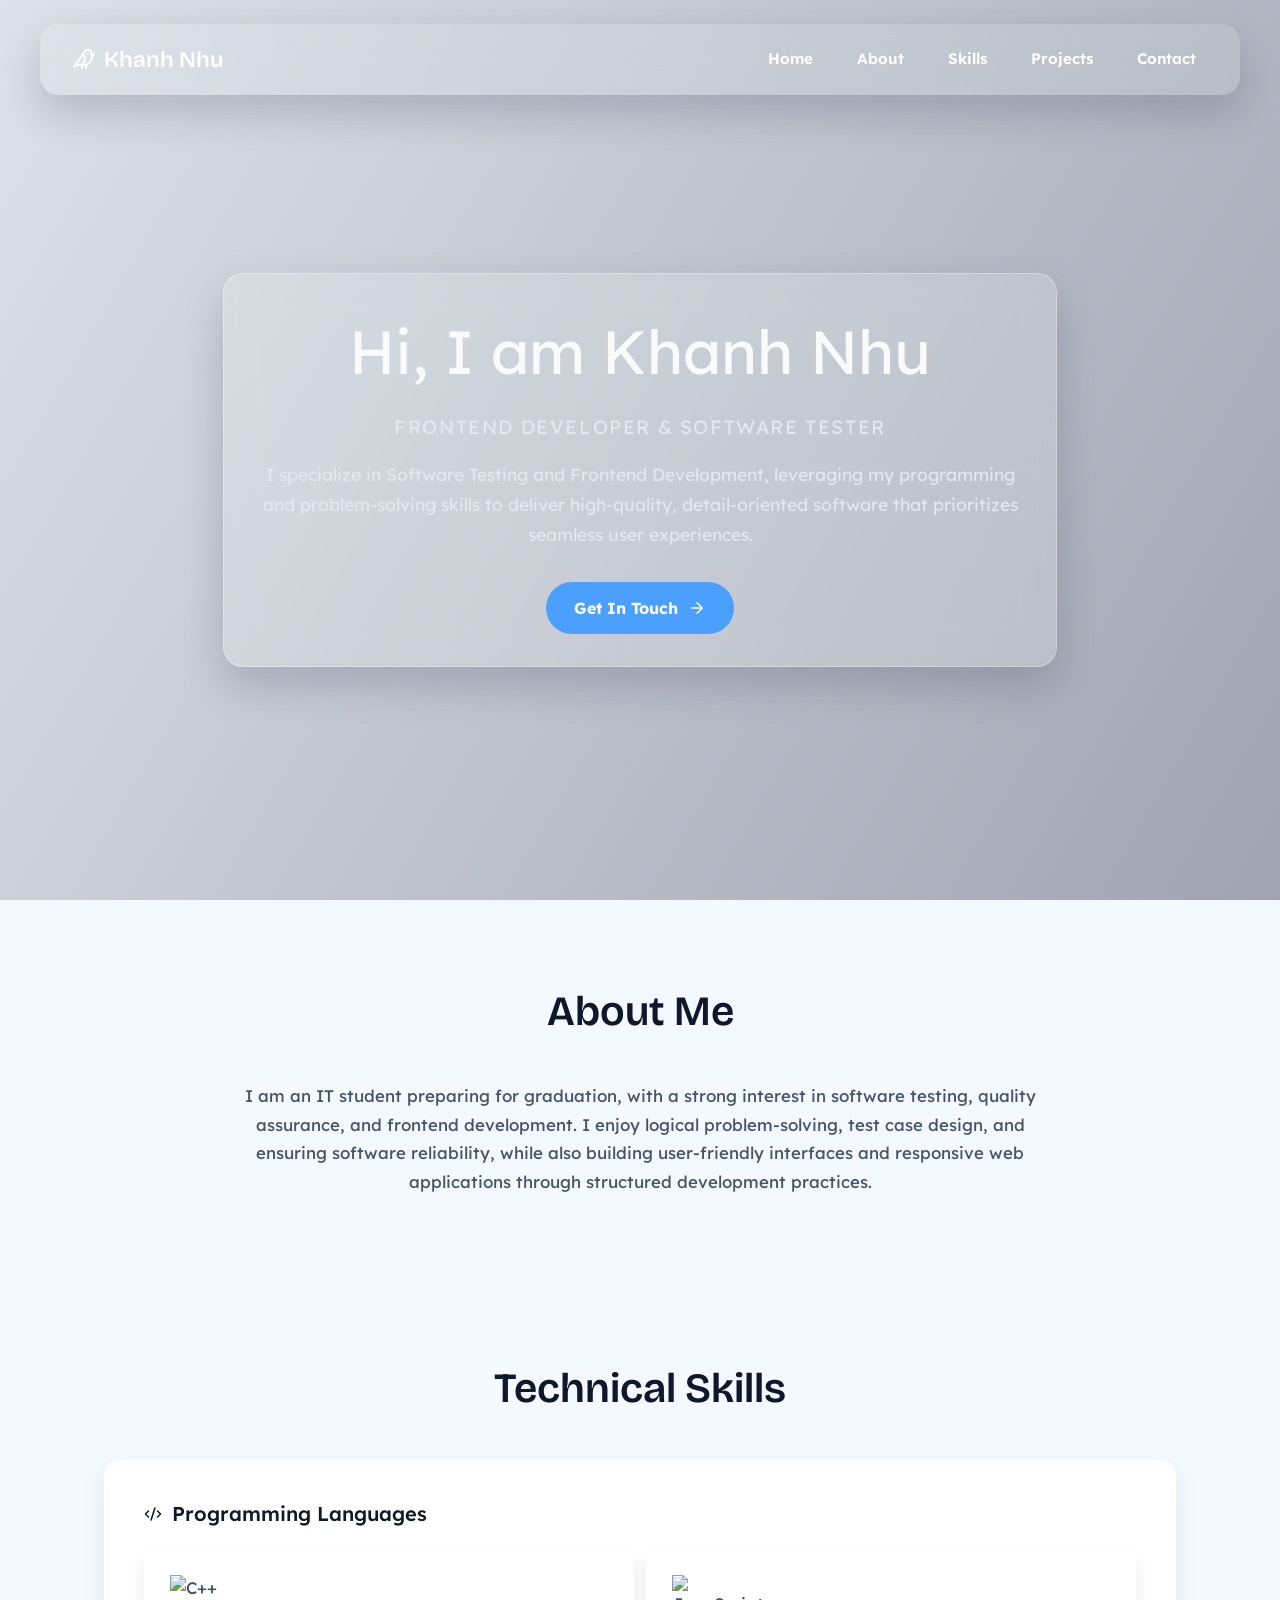
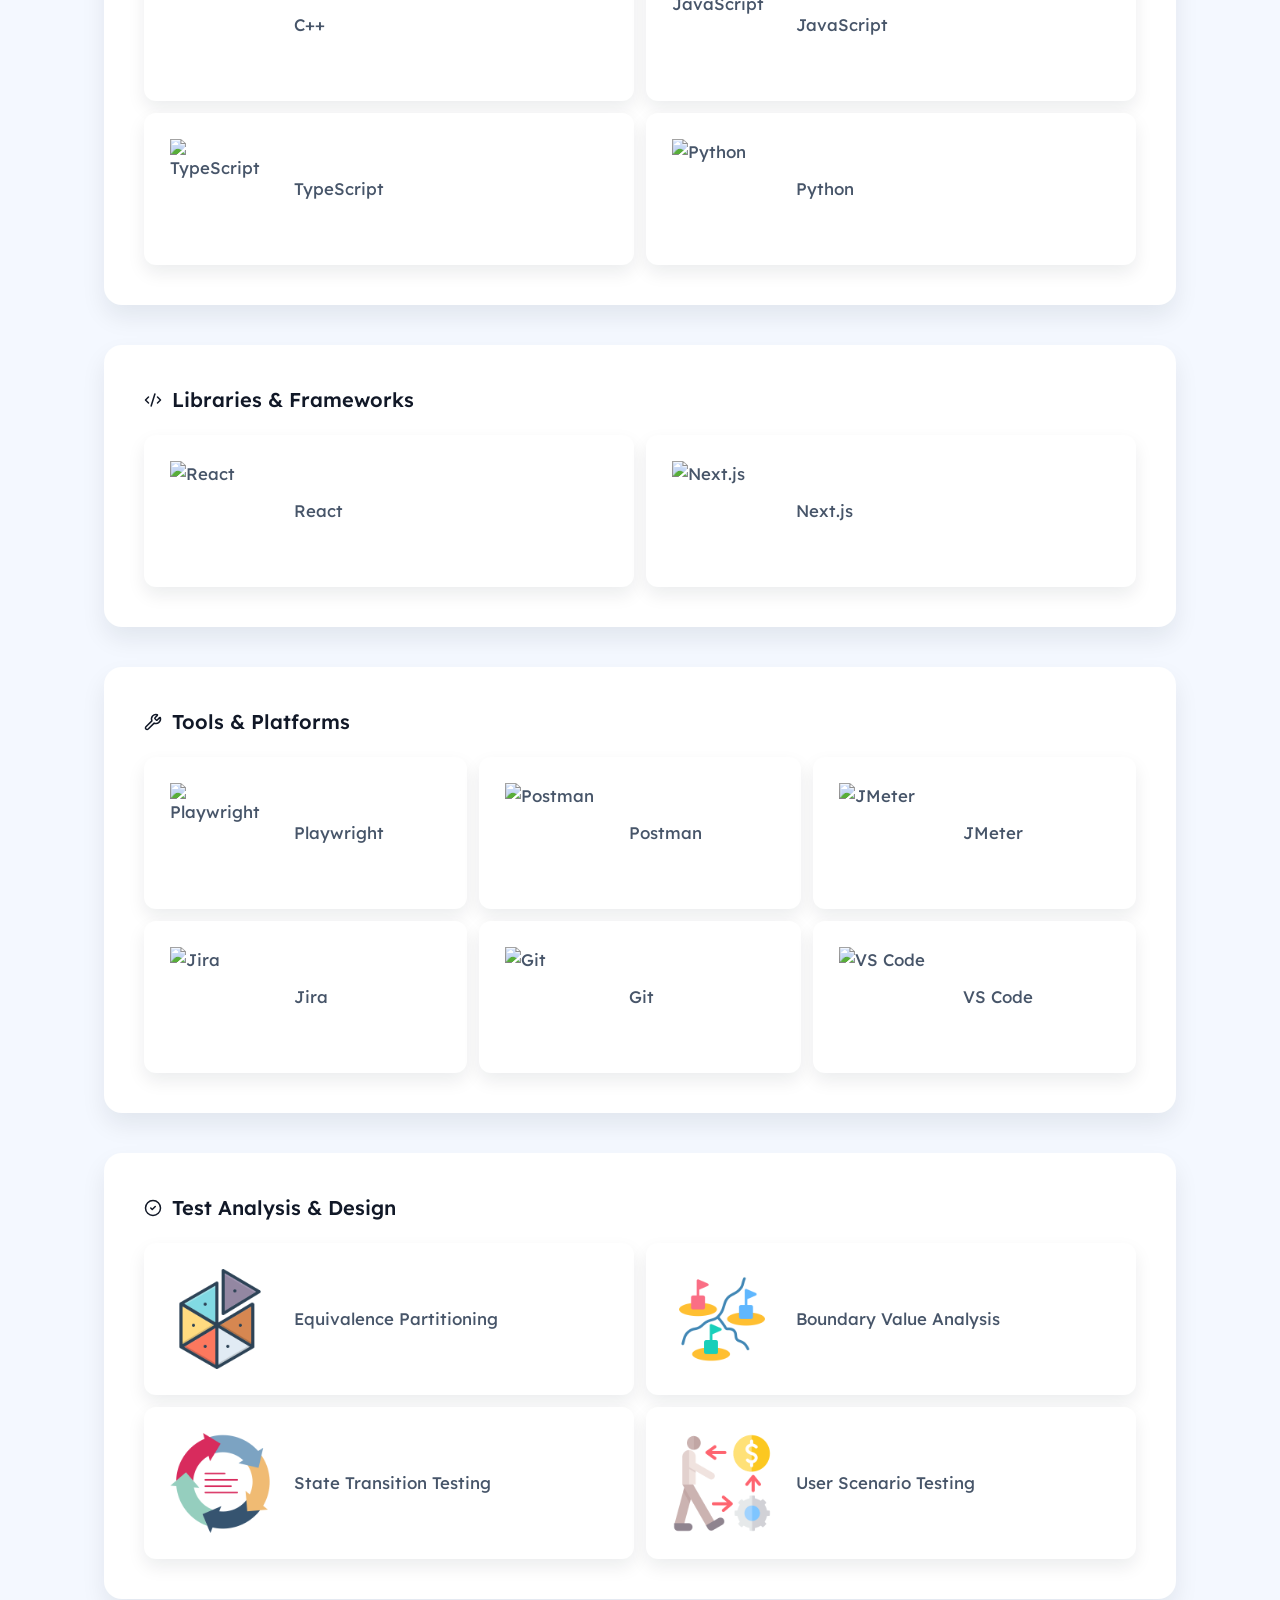
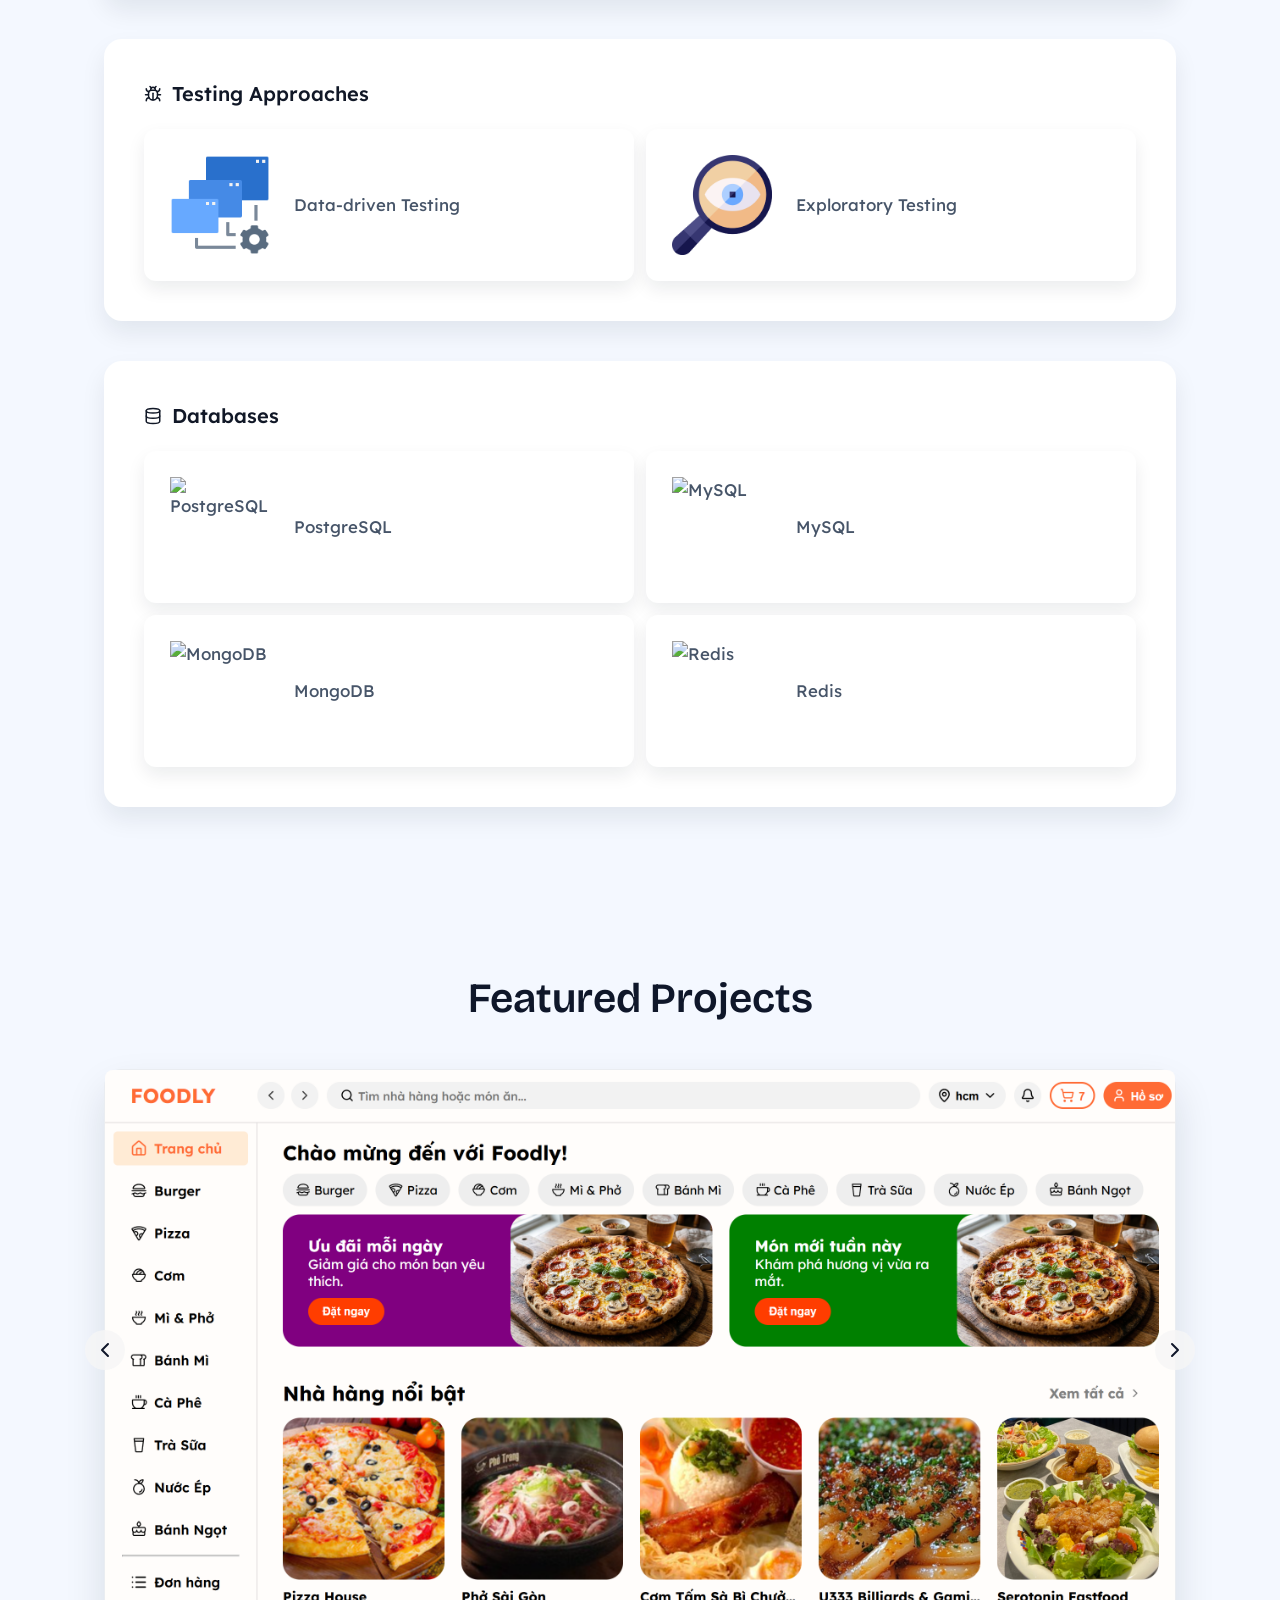
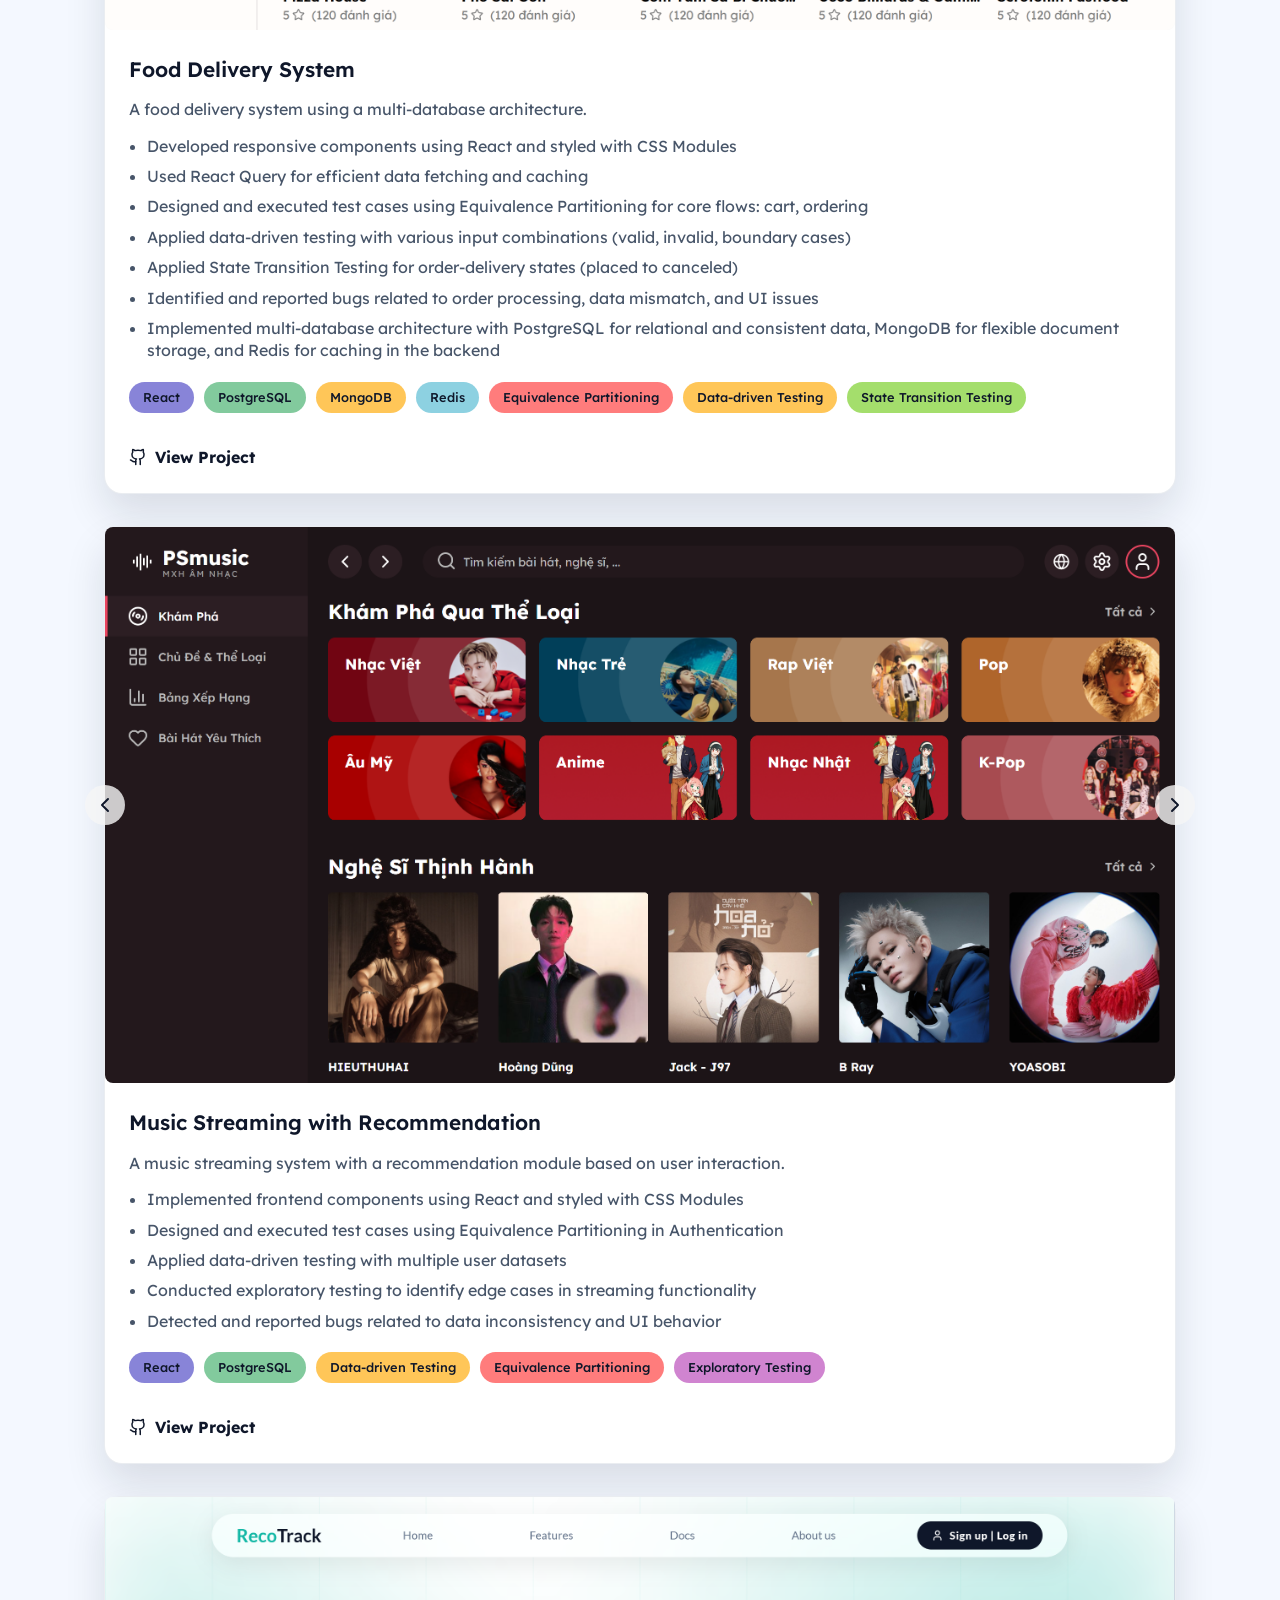
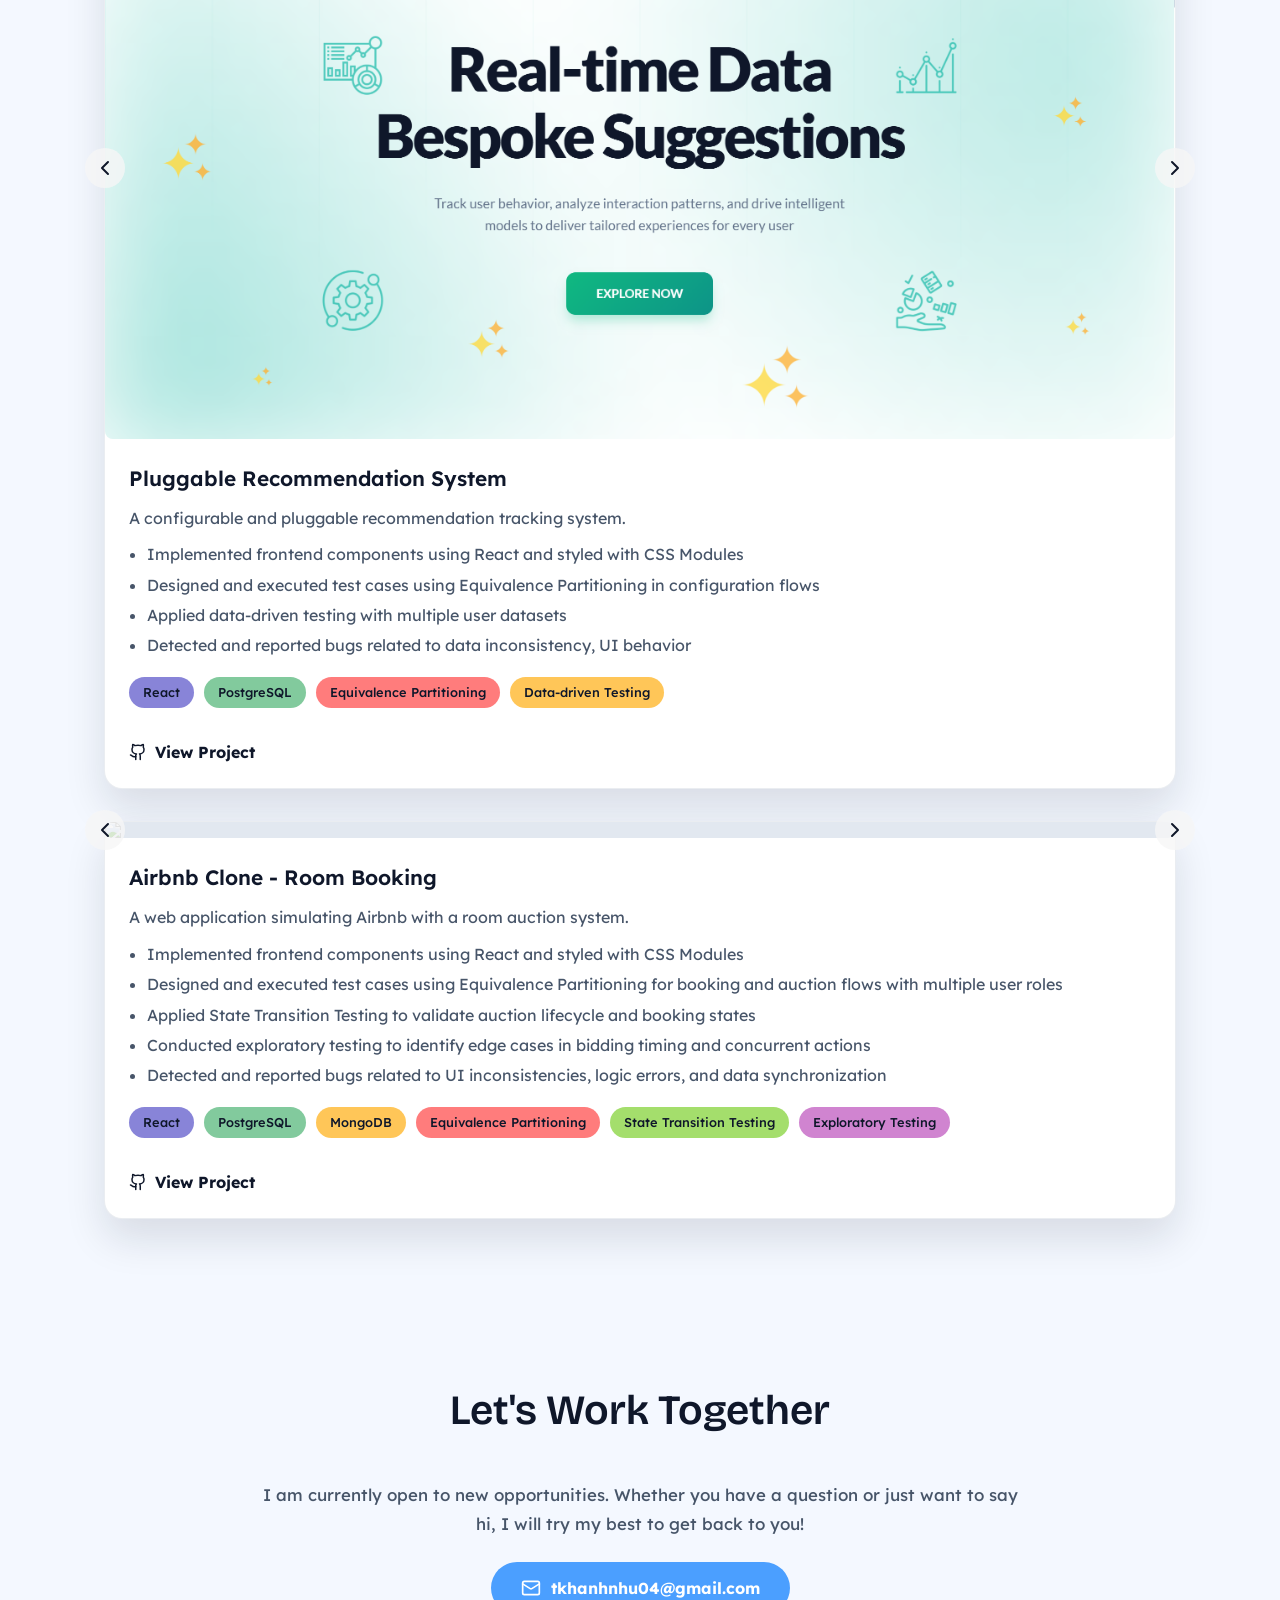
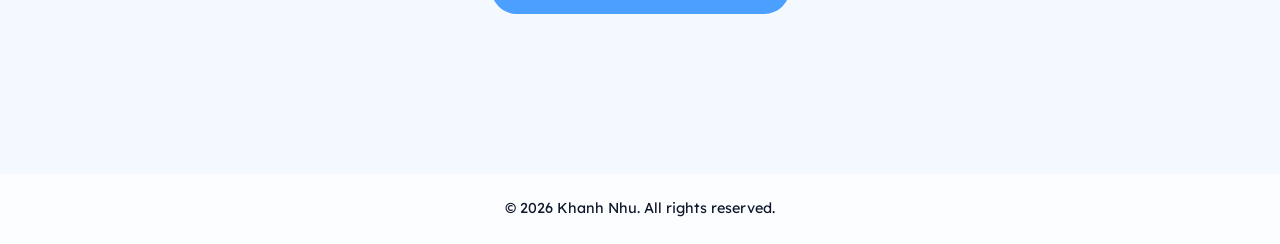
==== index.html @ 78dad285 "Updates" ====
<!doctype html>
<html lang="en">
  <head>
    <meta charset="UTF-8" />
    <meta name="viewport" content="width=device-width, initial-scale=1.0" />
    <title>Xaoimiimii Portfolio</title>
    <link rel="preconnect" href="https://fonts.googleapis.com" />
    <link rel="preconnect" href="https://fonts.gstatic.com" crossorigin />
    <link
      href="https://fonts.googleapis.com/css2?family=Bricolage+Grotesque:opsz,wght@12..96,200..800&family=Lexend:wght@100..900&display=swap"
      rel="stylesheet"
    />
    <script type="module" crossorigin src="/assets/index-CoL2whz8.js"></script>
    <link rel="stylesheet" crossorigin href="/assets/index-EKB4iO7R.css">
  </head>
  <body>
    <div id="root"></div>
  </body>
</html>
---- assets/index-EKB4iO7R.css ----
._page_zzu9i_1{min-height:100vh;color:#0f172a;background:#f4f8ff}._container_zzu9i_7{max-width:1200px;margin:0 auto;padding:0 24px}._gradientOverlay_zzu9i_13{content:"";position:absolute;top:100vh;left:0;right:0;height:100vh;background:radial-gradient(circle at 20% 30%,rgba(75,159,255,.6) 0%,transparent 50%),radial-gradient(circle at 80% 70%,rgba(75,159,255,.4) 0%,transparent 40%),radial-gradient(circle at 50% 50%,rgba(244,248,255,.5) 0%,transparent 60%);filter:blur(80px);z-index:-1;pointer-events:none}._logo_zzu9i_29{display:flex;align-items:center;gap:8px;font-family:Bricolage Grotesque,Lexend,Segoe UI,sans-serif;font-size:1.4rem;font-weight:600;color:#fff}._nav_zzu9i_39{position:absolute;top:24px;left:50%;z-index:2;transform:translate(-50%);display:flex;align-items:center;justify-content:space-between;padding:16px 32px;width:min(1200px,calc(100% - 48px));margin:0 auto;background:#ffffff1a;border-radius:18px;-webkit-backdrop-filter:blur(16px);backdrop-filter:blur(16px);box-shadow:0 18px 40px #0f172a2e}._navSticky_zzu9i_57{position:fixed;width:100%;top:0;padding:12px 32px;background:#ffffffc0;border-radius:0;border:1px solid rgba(148,163,184,.25);box-shadow:0 18px 20px #0f172a1f}._navSticky_zzu9i_57 ._logo_zzu9i_29,._navSticky_zzu9i_57 ._navLink_zzu9i_69{color:#0f172a}._navSticky_zzu9i_57 ._navLink_zzu9i_69:hover{background:#0f172a;color:#f8fafc}._logo_zzu9i_29{font-family:Bricolage Grotesque,Lexend,Segoe UI,sans-serif;font-size:1.4rem;font-weight:600;color:#fff}._navLinks_zzu9i_85{display:flex;gap:20px;font-family:Lexend,Segoe UI,sans-serif;font-weight:600;font-size:.95rem}._navLink_zzu9i_69{text-decoration:none;color:#fff;padding:8px 12px;border-radius:999px;transition:background .3s ease,color .3s ease}._navLink_zzu9i_69:hover{background:#0f172a;color:#f8fafc}._hero_zzu9i_106{position:relative;min-height:100vh;display:flex;align-items:center;justify-content:center;text-align:center;padding:80px 24px 120px;overflow:hidden}._heroMedia_zzu9i_117{position:absolute;top:0;right:0;bottom:0;left:0;width:100%;height:100%;object-fit:cover;transform:scale(1.05)}._heroOverlay_zzu9i_126{position:absolute;top:0;right:0;bottom:0;left:0;background:linear-gradient(120deg,#0f172a1a,#1e293b66)}._heroContent_zzu9i_132{position:relative;z-index:1;max-width:760px;color:#f8fafc}._heroCard_zzu9i_139{position:relative;z-index:1;margin-top:80px;padding:32px 36px;border-radius:20px;background:#ffffff2e;border:1px solid rgba(255,255,255,.3);-webkit-backdrop-filter:blur(16px);backdrop-filter:blur(16px);box-shadow:0 18px 40px #0f172a2e}._heroTitle_zzu9i_151{font-family:Lexend,Segoe UI,sans-serif;font-size:clamp(2.6rem,5vw,3.8rem);margin-bottom:16px}._heroSubtitle_zzu9i_157{font-size:1.2rem;text-transform:uppercase;letter-spacing:.1rem;color:#e2e8f0;margin-bottom:18px}._heroDescription_zzu9i_165{font-size:1.1rem;line-height:1.7;margin-bottom:32px;color:#e2e8f0}._ctaButton_zzu9i_172{display:inline-flex;align-items:center;gap:10px;position:relative;overflow:hidden;background:#4b9fff;color:#fff;padding:14px 28px;border-radius:999px;text-decoration:none;font-family:Lexend,Segoe UI,sans-serif;font-weight:700;transition:transform .2s ease,box-shadow .3s ease}._ctaButton_zzu9i_172:hover{transform:scale(1.1);box-shadow:0 12px 24px #0f172a33;background:#4b9fff}._ctaButton_zzu9i_172:hover:before{transform:translate(220%)}._sectionTitle_zzu9i_210{font-family:Bricolage Grotesque,Lexend,Segoe UI,sans-serif;font-size:clamp(2rem,4vw,2.6rem);font-weight:600;text-align:center;margin-bottom:40px;color:#0f172a}._about_zzu9i_219{padding:80px 64px;scroll-margin-top:80px}._aboutContent_zzu9i_224{display:grid;grid-template-columns:repeat(auto-fit,minmax(280px,1fr));gap:40px;align-items:start}._aboutText_zzu9i_231{font-family:Lexend,Segoe UI,sans-serif;font-size:1.05rem;font-weight:450;line-height:1.7;color:#475569;text-align:center;max-width:840px;margin:0 auto;padding:0 16px;box-sizing:border-box}._aboutHighlights_zzu9i_244{display:grid;gap:14px;margin-top:30px}._highlightCard_zzu9i_250{display:flex;align-items:center;gap:12px;background:#fff;padding:14px 16px;border-radius:14px;box-shadow:0 12px 24px #0f172a14;font-weight:600}._skillsSection_zzu9i_261{border-radius:20px;padding:0 40px}._skills_zzu9i_261{padding:80px 0;scroll-margin-top:80px}._skillsTitle_zzu9i_271{font-size:1.4rem;margin-top:0;margin-bottom:24px;color:#0f172a}._skillsGrid_zzu9i_278{display:grid;gap:40px;grid-template-columns:1fr}._skillCategory_zzu9i_284{border-radius:18px;padding:40px;background:#fff;box-shadow:0 12px 24px #0f172a14;transition:transform .2s ease,box-shadow .2s ease,border-color .2s ease}._skillCategory_zzu9i_284:hover{box-shadow:0 10px 20px #0f172a1f}._skillCategoryTitle_zzu9i_297{display:flex;align-items:center;gap:10px;margin:0 0 20px;font-family:Lexend,Segoe UI,sans-serif;font-size:1.25rem;font-weight:550;color:#111827}._skillItems_zzu9i_308{display:grid;grid-template-columns:repeat(4,minmax(0,1fr));gap:12px}._skillItemstwo_zzu9i_314{grid-template-columns:repeat(2,minmax(0,1fr))}._skillItemsthree_zzu9i_318{grid-template-columns:repeat(3,minmax(0,1fr))}._skillItemsfour_zzu9i_322{grid-template-columns:repeat(4,minmax(0,1fr))}._skillItem_zzu9i_308{display:flex;align-items:center;gap:24px;background:#fff;border:2px solid #fff;border-radius:12px;padding:24px;font-family:Lexend,Segoe UI,sans-serif;font-size:1.05rem;font-weight:450;color:#475569;box-shadow:0 8px 18px #0f172a14}._skillItem_zzu9i_308:hover{border:2px solid #aabbd4;transition:border-color .2s ease,transform .2s ease}._skillIcon_zzu9i_346{width:100px;height:100px;object-fit:contain}._skillBadge_zzu9i_352{width:100px;height:100px;border-radius:10px;background:#0f172a;color:#f8fafc;display:inline-flex;align-items:center;justify-content:center;font-size:1rem;font-weight:700}._projects_zzu9i_365{padding:80px 0;scroll-margin-top:80px}._projectsGrid_zzu9i_370{display:grid;grid-template-columns:1fr;gap:32px;padding:0 40px}._projectCard_zzu9i_377{background:#fff;border-radius:18px;overflow:visible;display:flex;flex-direction:column;box-shadow:0 20px 40px #0f172a1f;border:1px solid rgba(148,163,184,.2)}._projectImagesRow_zzu9i_388{position:relative;display:flex;flex-direction:column;gap:8px;justify-content:center;align-items:center;background:#f8fafc;padding:0}._projectImagesRow_zzu9i_388{position:relative;display:flex;justify-content:center;align-items:center;background:#f8fafc;border-radius:8px}._projectImage_zzu9i_388{width:100%;object-fit:cover;background:#e2e8f0}._chevronBtn_zzu9i_414{position:absolute;top:50%;transform:translateY(-50%);background:#f7f7f7cc;border:none;border-radius:50%;padding:8px;cursor:pointer}._chevronLeft_zzu9i_425{left:-20px}._chevronRight_zzu9i_429{right:-20px}._chevronBtn_zzu9i_414:hover{background:#e9e9e9}._projectImage_zzu9i_388{width:100%;object-fit:cover;border-radius:8px;background:#e2e8f0}._projectContent_zzu9i_444{padding:24px;display:flex;flex-direction:column;gap:12px;flex:1}._projectTitle_zzu9i_452{margin:0;font-family:Lexend,Segoe UI,sans-serif;font-size:1.3rem;font-weight:600;color:#0f172a}._projectDesc_zzu9i_460{color:#475569;line-height:1.6}._projectBullets_zzu9i_465{margin:0;padding-left:18px;color:#475569;line-height:1.4;list-style-type:disc}._projectBullets_zzu9i_465 li{margin-bottom:8px}._projectTech_zzu9i_477{display:flex;flex-wrap:wrap;gap:10px}._techTag_zzu9i_483{background:#e2e8f0;color:#0f172a;padding:6px 14px;border-radius:999px;font-size:.8rem;font-weight:500}._projectLink_zzu9i_492{display:inline-flex;align-items:center;gap:8px;text-decoration:none;color:#0f172a;font-weight:700;margin-top:20px}._projectLink_zzu9i_492:hover{color:#4b9fff}._contact_zzu9i_506{padding:80px 64px 160px;scroll-margin-top:80px;text-align:center}._contactText_zzu9i_512{font-family:Lexend,Segoe UI,sans-serif;font-size:1.05rem;font-weight:450;line-height:1.7;color:#475569;text-align:center;max-width:810px;margin:0 auto;padding:0 16px;box-sizing:border-box}._contactLink_zzu9i_525{display:inline-flex;align-items:center;gap:10px;background:#4b9fff;color:#fff;padding:14px 30px;margin-top:24px;border-radius:999px;text-decoration:none;font-weight:700;justify-content:center;transition:transform .2s ease,box-shadow .3s ease}._contactLink_zzu9i_525:hover{transform:scale(1.1);box-shadow:0 12px 24px #0f172a33;background:#4b9fff}._footer_zzu9i_546{background:#ffffffc0;color:#0f172a;padding:24px 0;text-align:center}._footerText_zzu9i_553{margin:0;font-family:Lexend,Segoe UI,sans-serif;font-size:.9rem}@media(max-width:860px){._nav_zzu9i_39{flex-direction:column;gap:12px}._navLinks_zzu9i_85{flex-wrap:wrap;justify-content:center}._hero_zzu9i_106{padding:70px 20px 80px}._projectImage_zzu9i_388{height:200px}._skillItems_zzu9i_308{grid-template-columns:repeat(2,minmax(0,1fr))}}@media(max-width:600px){._skillItems_zzu9i_308{grid-template-columns:1fr}}/*! tailwindcss v4.2.2 | MIT License | https://tailwindcss.com */@layer theme{:root,:host{--font-sans:ui-sans-serif, system-ui, sans-serif, "Apple Color Emoji", "Segoe UI Emoji", "Segoe UI Symbol", "Noto Color Emoji";--font-mono:ui-monospace, SFMono-Regular, Menlo, Monaco, Consolas, "Liberation Mono", "Courier New", monospace;--default-font-family:var(--font-sans);--default-mono-font-family:var(--font-mono)}}@layer base{*,:after,:before,::backdrop{box-sizing:border-box;border:0 solid;margin:0;padding:0}::file-selector-button{box-sizing:border-box;border:0 solid;margin:0;padding:0}html,:host{-webkit-text-size-adjust:100%;-moz-tab-size:4;tab-size:4;line-height:1.5;font-family:var(--default-font-family,ui-sans-serif, system-ui, sans-serif, "Apple Color Emoji", "Segoe UI Emoji", "Segoe UI Symbol", "Noto Color Emoji");font-feature-settings:var(--default-font-feature-settings,normal);font-variation-settings:var(--default-font-variation-settings,normal);-webkit-tap-highlight-color:transparent}hr{height:0;color:inherit;border-top-width:1px}abbr:where([title]){-webkit-text-decoration:underline dotted;text-decoration:underline dotted}h1,h2,h3,h4,h5,h6{font-size:inherit;font-weight:inherit}a{color:inherit;-webkit-text-decoration:inherit;text-decoration:inherit}b,strong{font-weight:bolder}code,kbd,samp,pre{font-family:var(--default-mono-font-family,ui-monospace, SFMono-Regular, Menlo, Monaco, Consolas, "Liberation Mono", "Courier New", monospace);font-feature-settings:var(--default-mono-font-feature-settings,normal);font-variation-settings:var(--default-mono-font-variation-settings,normal);font-size:1em}small{font-size:80%}sub,sup{vertical-align:baseline;font-size:75%;line-height:0;position:relative}sub{bottom:-.25em}sup{top:-.5em}table{text-indent:0;border-color:inherit;border-collapse:collapse}:-moz-focusring{outline:auto}progress{vertical-align:baseline}summary{display:list-item}ol,ul,menu{list-style:none}img,svg,video,canvas,audio,iframe,embed,object{vertical-align:middle;display:block}img,video{max-width:100%;height:auto}button,input,select,optgroup,textarea{font:inherit;font-feature-settings:inherit;font-variation-settings:inherit;letter-spacing:inherit;color:inherit;opacity:1;background-color:#0000;border-radius:0}::file-selector-button{font:inherit;font-feature-settings:inherit;font-variation-settings:inherit;letter-spacing:inherit;color:inherit;opacity:1;background-color:#0000;border-radius:0}:where(select:is([multiple],[size])) optgroup{font-weight:bolder}:where(select:is([multiple],[size])) optgroup option{padding-inline-start:20px}::file-selector-button{margin-inline-end:4px}::placeholder{opacity:1}@supports (not ((-webkit-appearance:-apple-pay-button))) or (contain-intrinsic-size:1px){::placeholder{color:currentColor}@supports (color:color-mix(in lab,red,red)){::placeholder{color:color-mix(in oklab,currentcolor 50%,transparent)}}}textarea{resize:vertical}::-webkit-search-decoration{-webkit-appearance:none}::-webkit-date-and-time-value{min-height:1lh;text-align:inherit}::-webkit-datetime-edit{display:inline-flex}::-webkit-datetime-edit-fields-wrapper{padding:0}::-webkit-datetime-edit{padding-block:0}::-webkit-datetime-edit-year-field{padding-block:0}::-webkit-datetime-edit-month-field{padding-block:0}::-webkit-datetime-edit-day-field{padding-block:0}::-webkit-datetime-edit-hour-field{padding-block:0}::-webkit-datetime-edit-minute-field{padding-block:0}::-webkit-datetime-edit-second-field{padding-block:0}::-webkit-datetime-edit-millisecond-field{padding-block:0}::-webkit-datetime-edit-meridiem-field{padding-block:0}::-webkit-calendar-picker-indicator{line-height:1}:-moz-ui-invalid{box-shadow:none}button,input:where([type=button],[type=reset],[type=submit]){-webkit-appearance:button;-moz-appearance:button;appearance:button}::file-selector-button{-webkit-appearance:button;-moz-appearance:button;appearance:button}::-webkit-inner-spin-button{height:auto}::-webkit-outer-spin-button{height:auto}[hidden]:where(:not([hidden=until-found])){display:none!important}}@layer components;@layer utilities{.resize{resize:both}}*{box-sizing:border-box}html{scroll-behavior:smooth;scroll-padding-top:90px}body{background:#f4f3f0;margin:0;font-family:Lexend,Segoe UI,sans-serif}
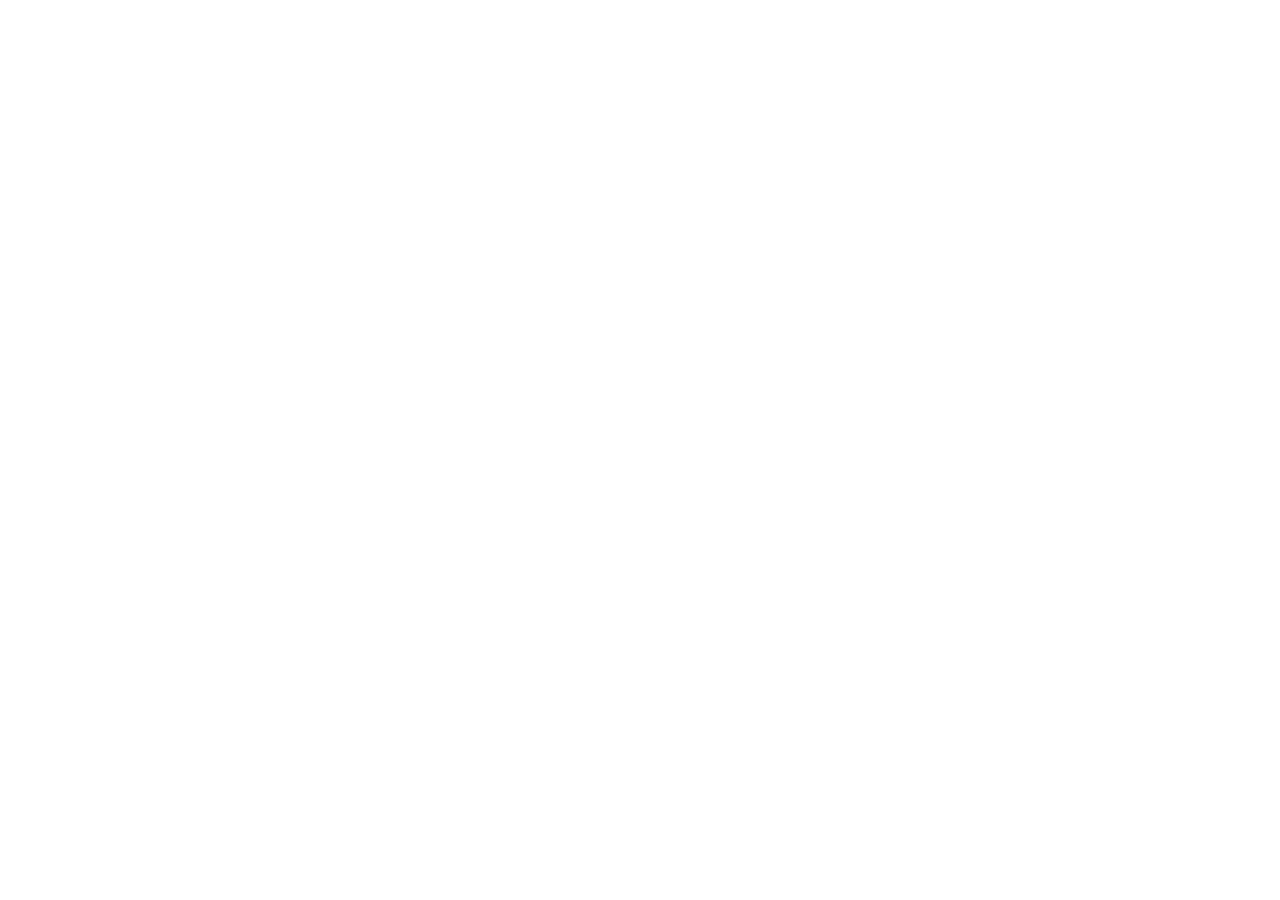
==== commit 5f755acc: "Deploy" ====
--- a/index.html
+++ b/index.html
@@ -10,11 +10,10 @@
       href="https://fonts.googleapis.com/css2?family=Bricolage+Grotesque:opsz,wght@12..96,200..800&family=Lexend:wght@100..900&display=swap"
       rel="stylesheet"
     />
-    <script type="module" crossorigin src="/assets/index-CoL2whz8.js"></script>
-    <link rel="stylesheet" crossorigin href="/assets/index-EKB4iO7R.css">
   </head>
   <body>
     <div id="root"></div>
+    <script type="module" src="/src/main.tsx"></script>
   </body>
 </html>
 
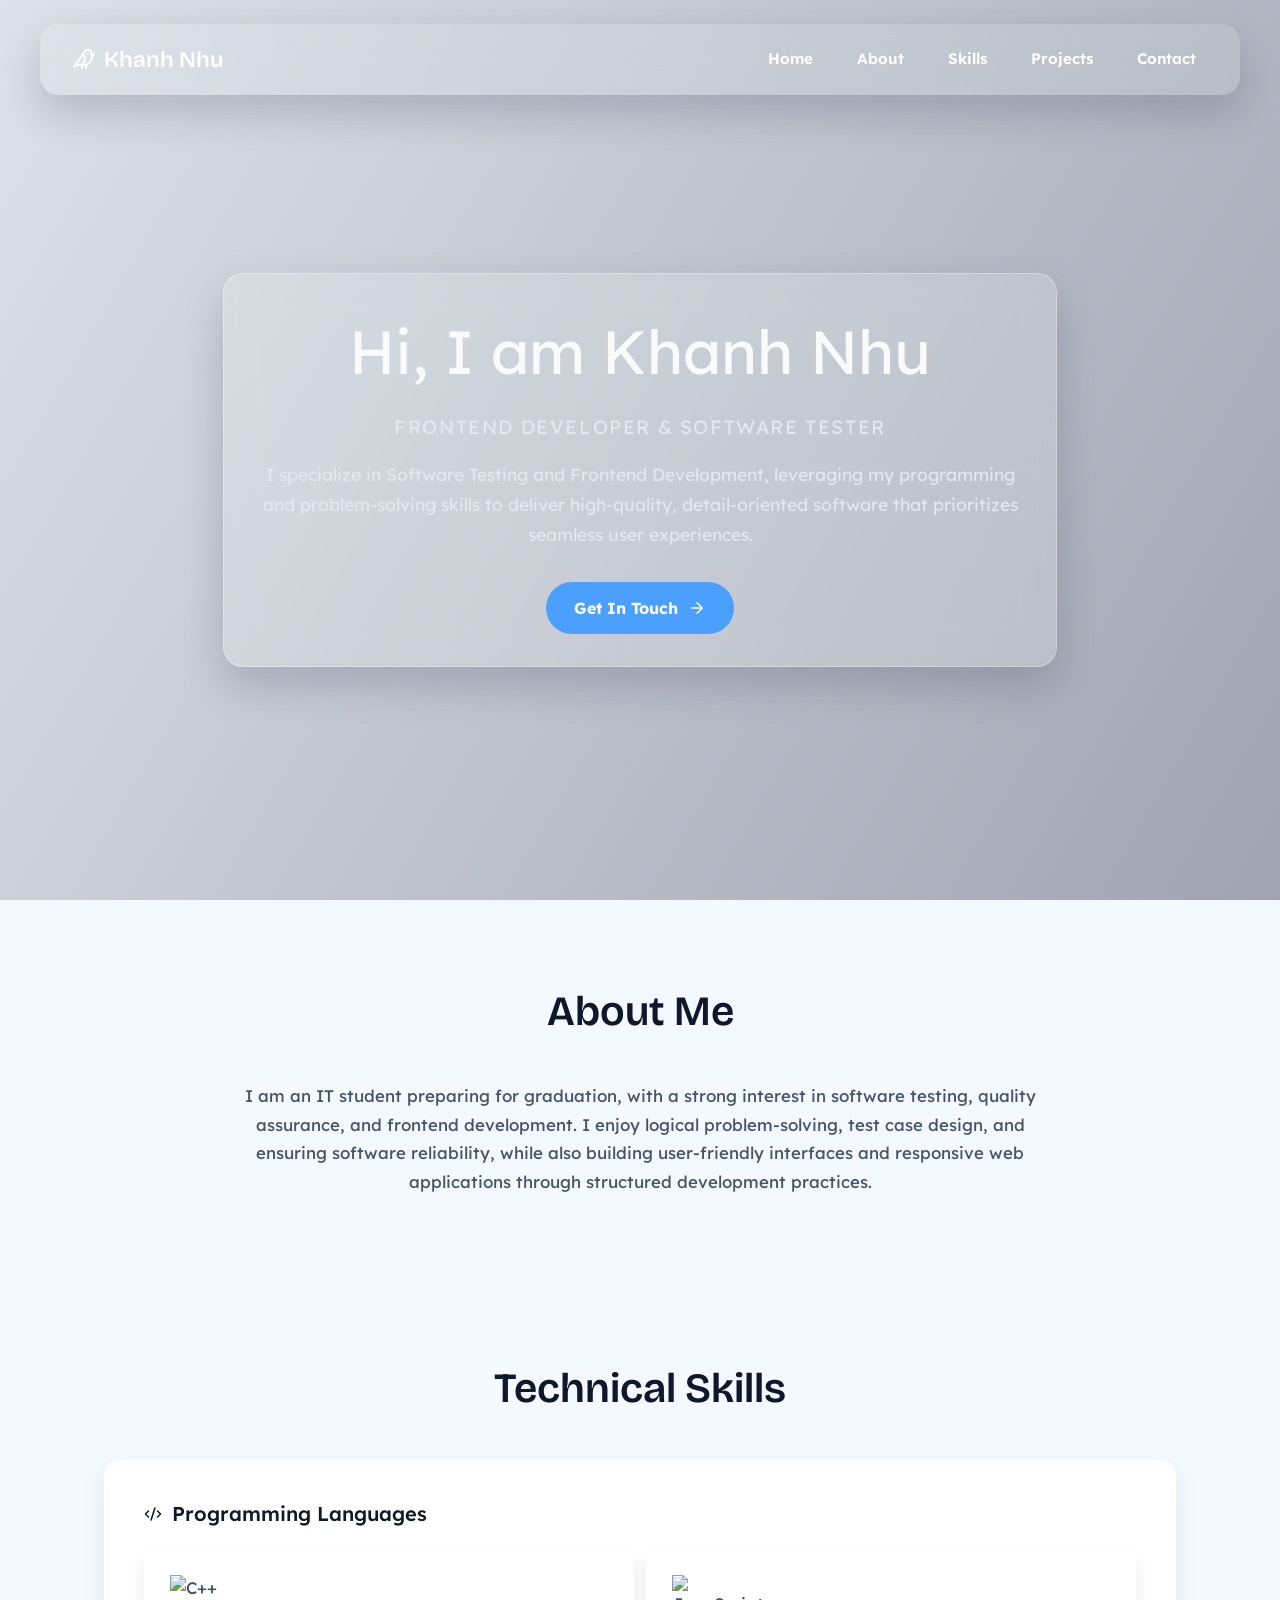
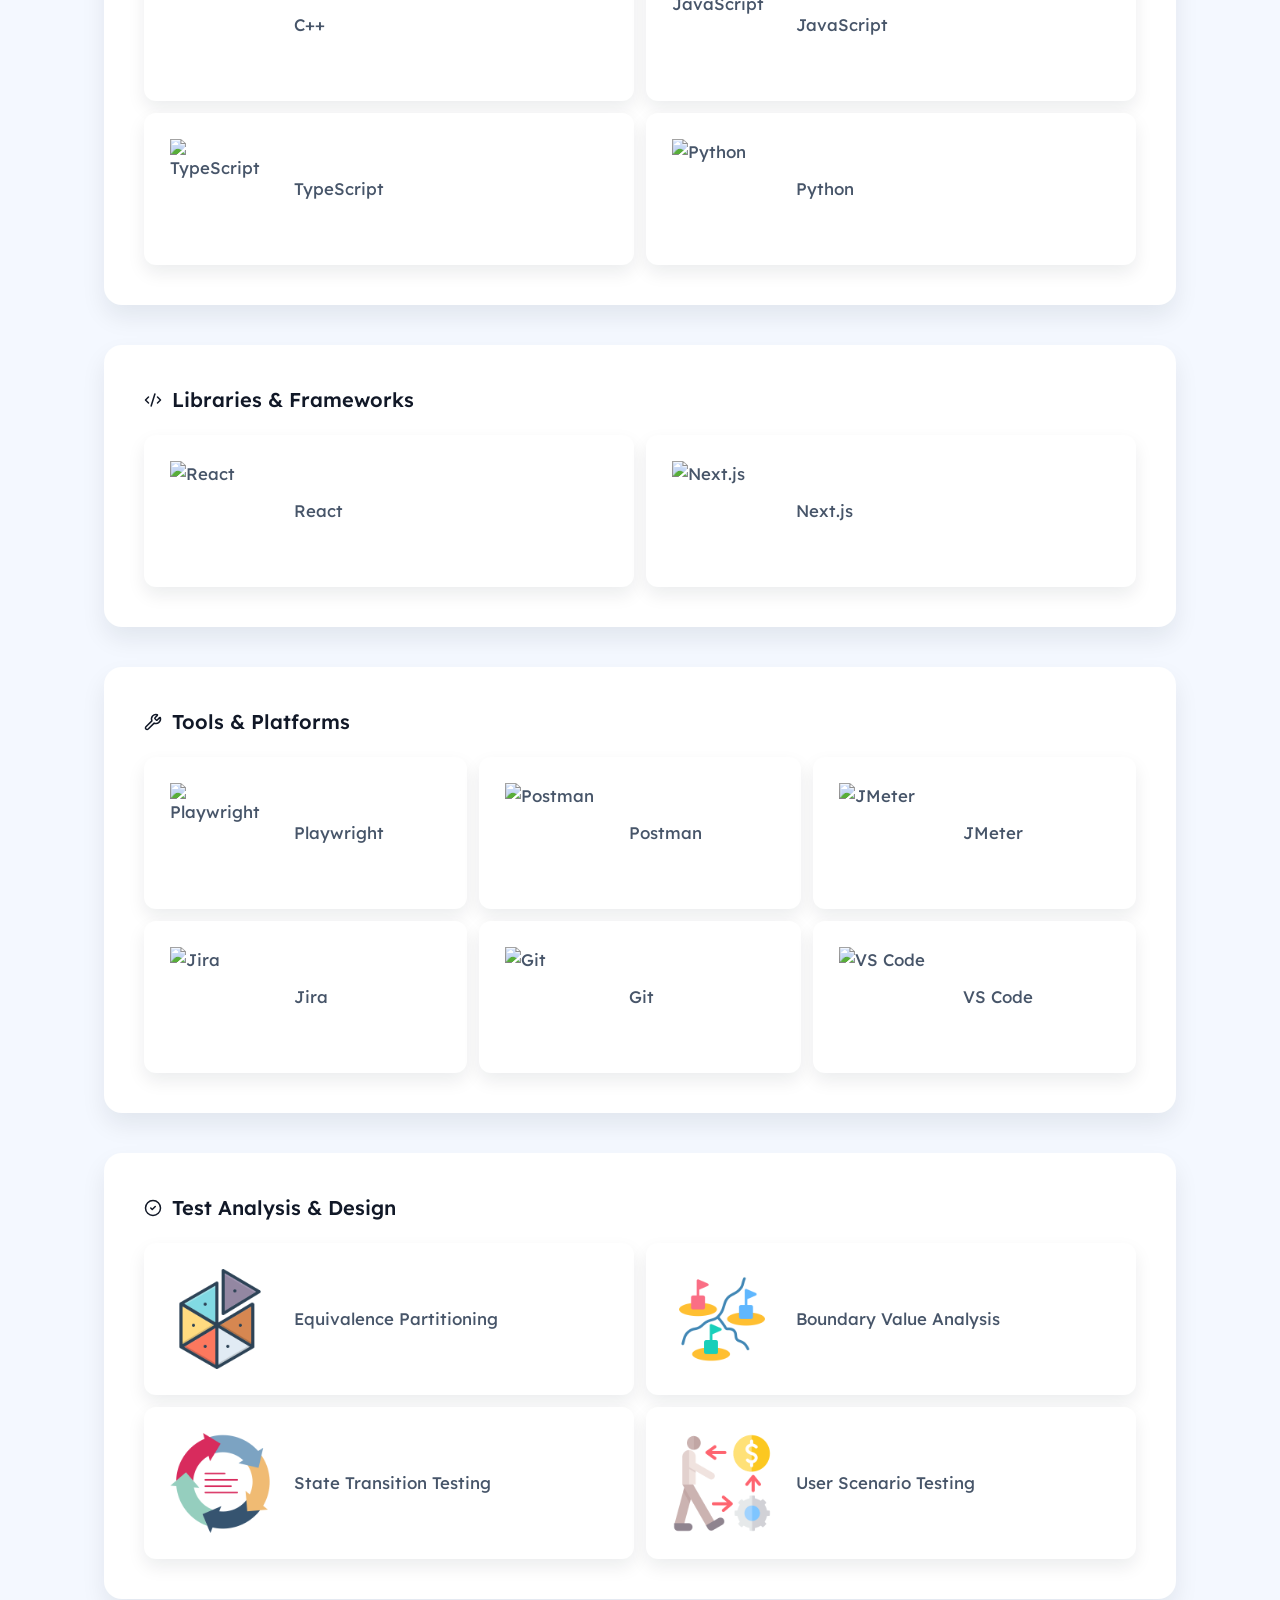
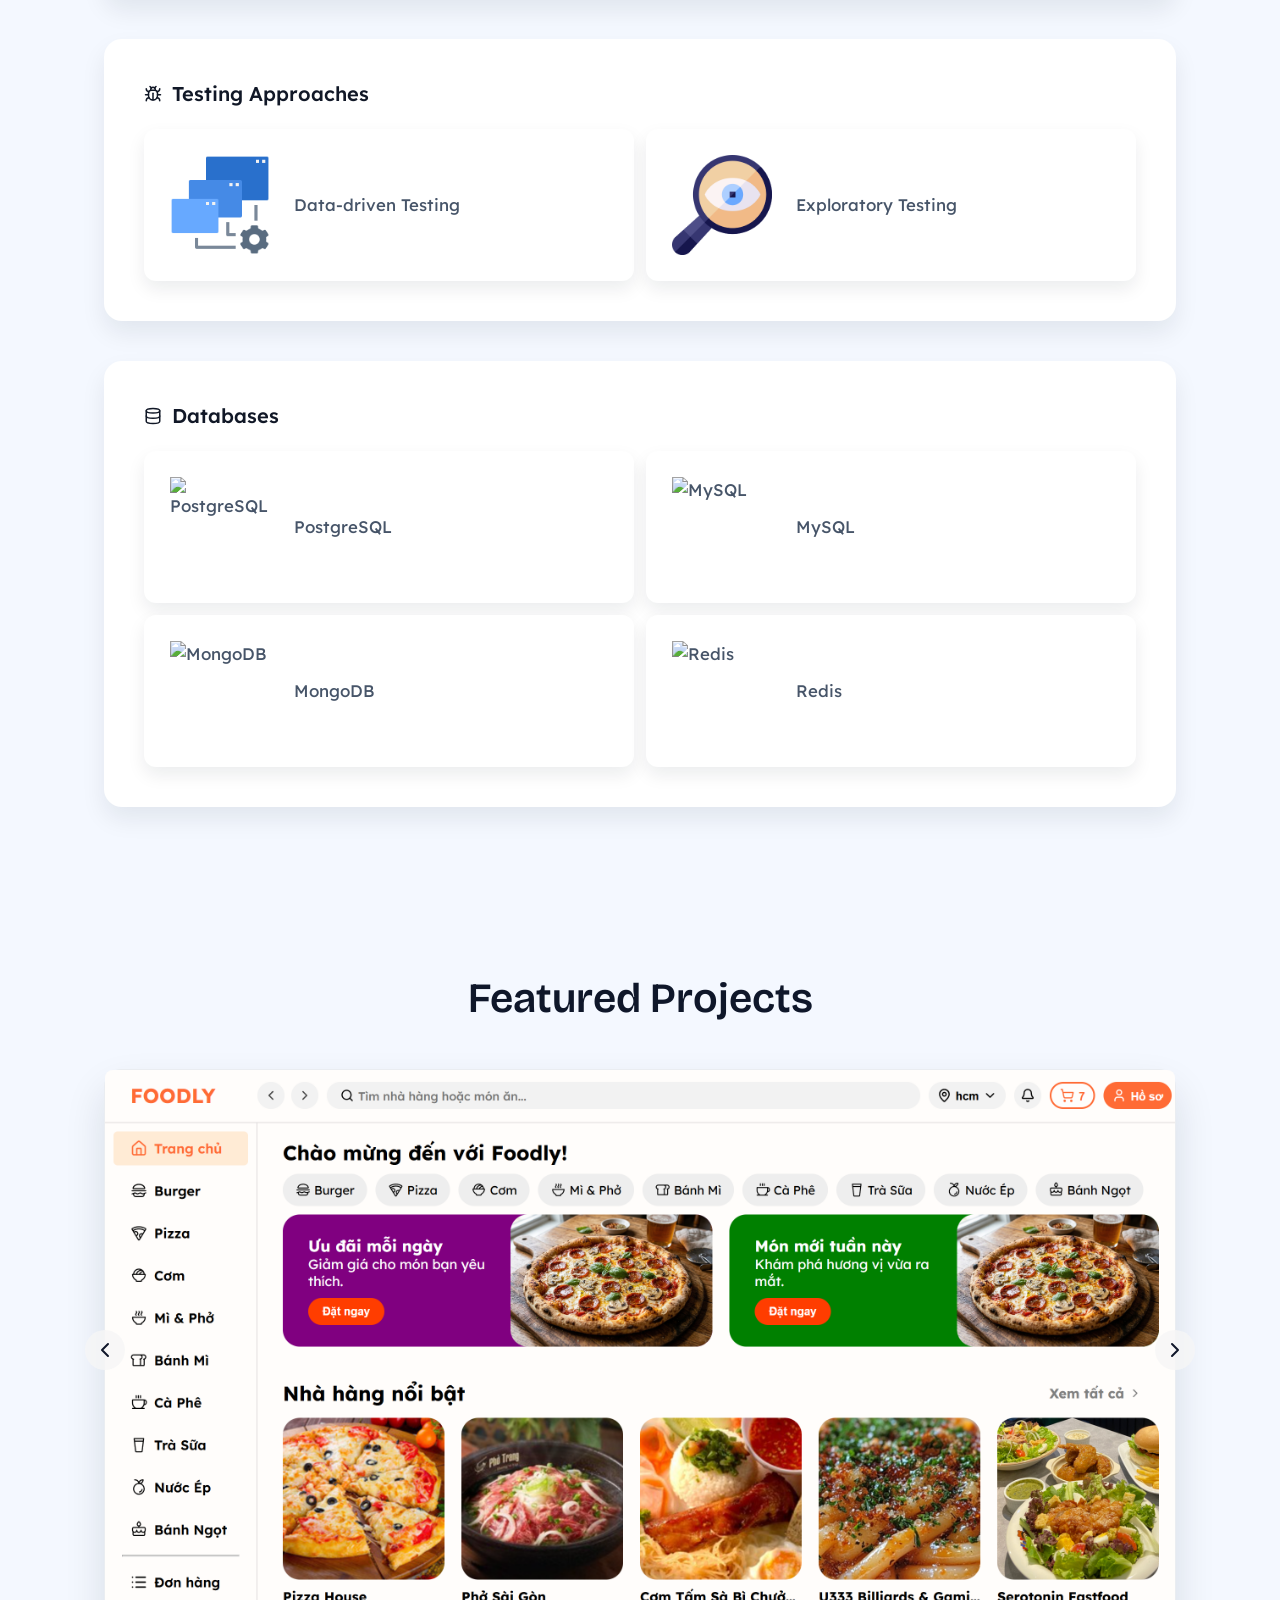
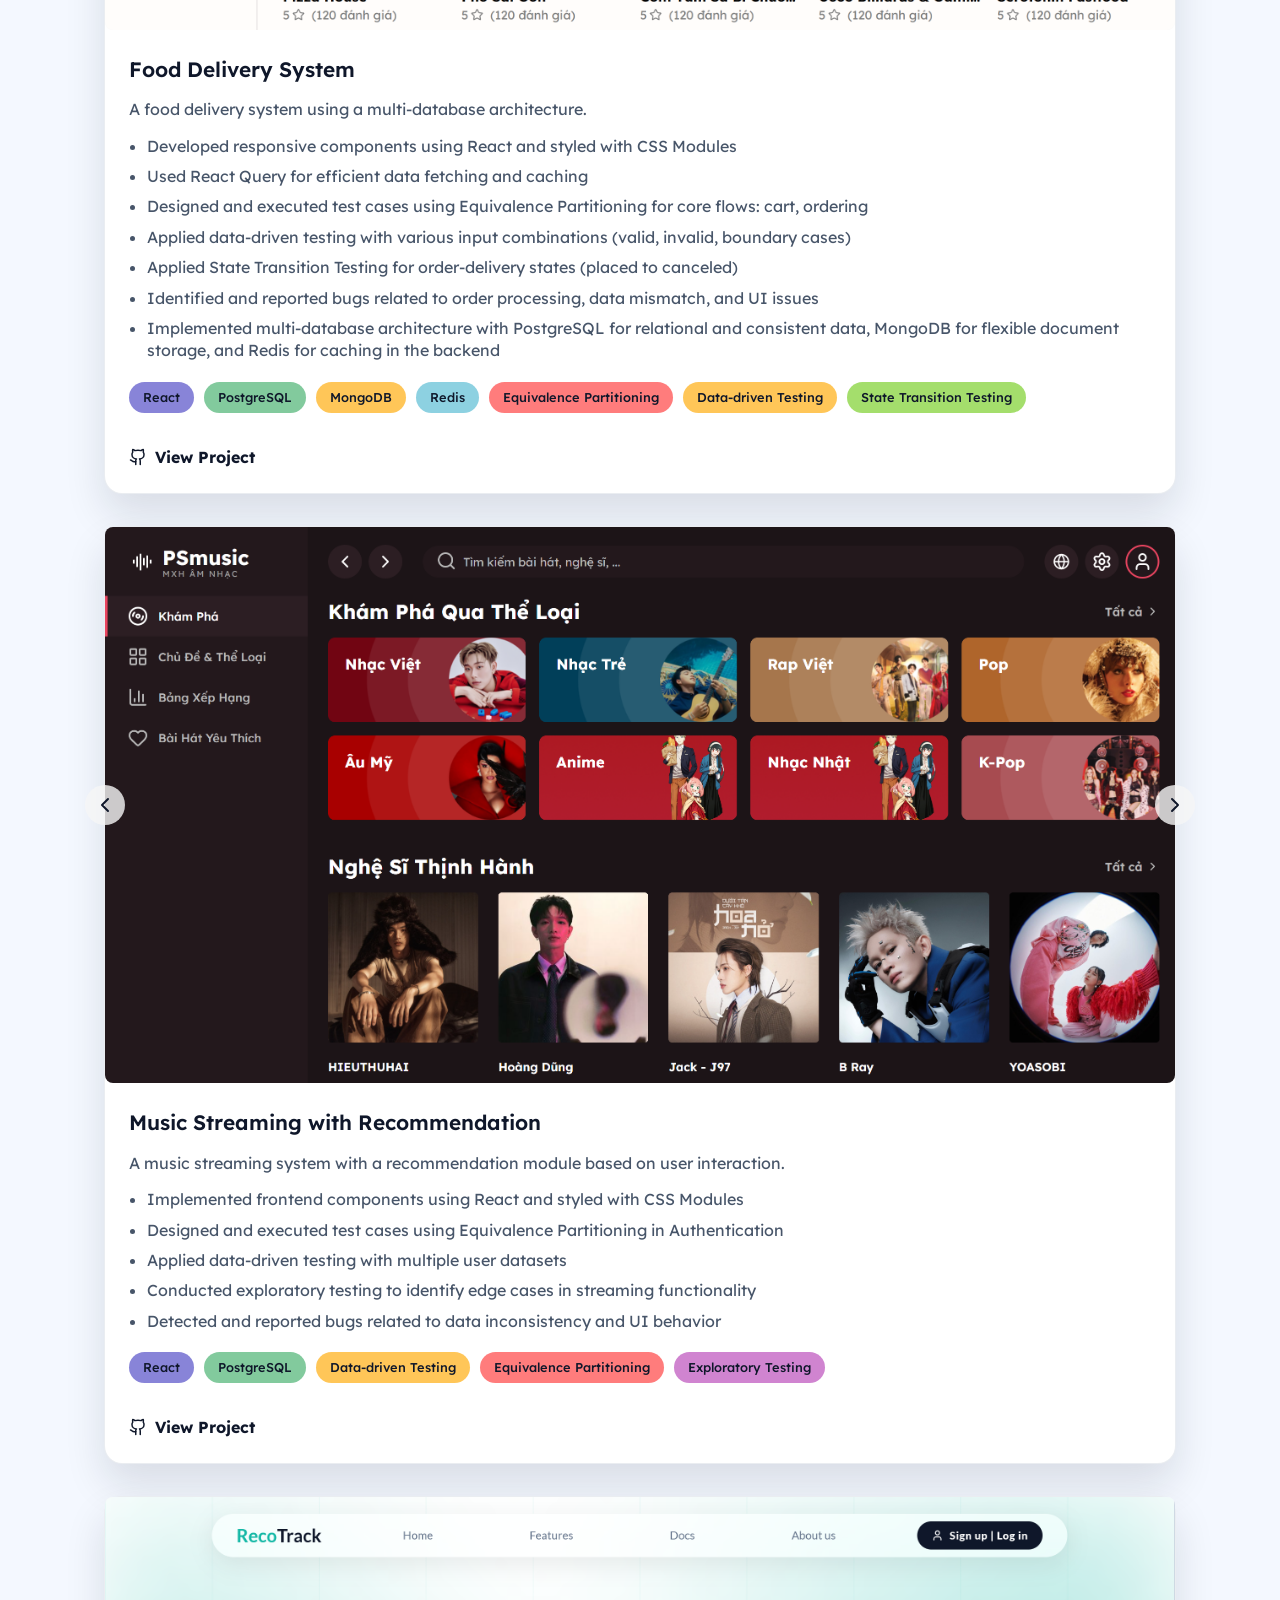
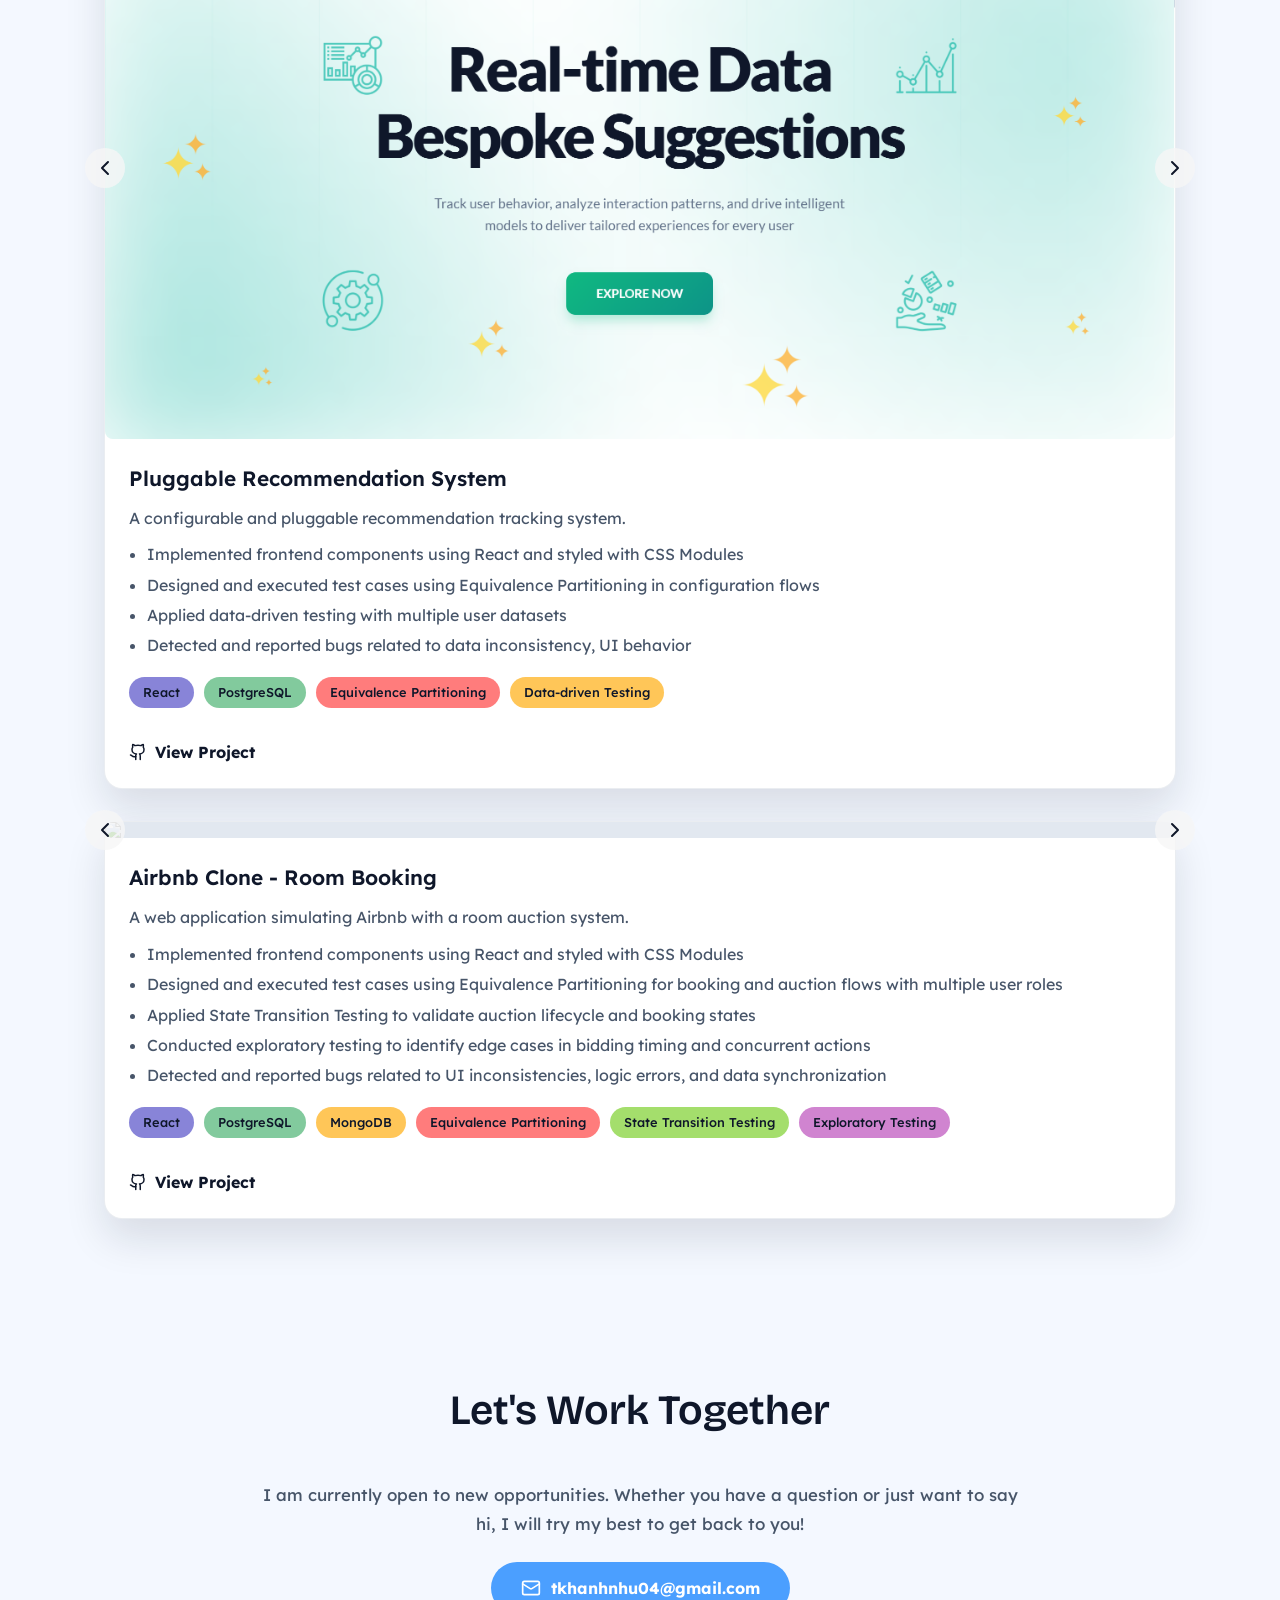
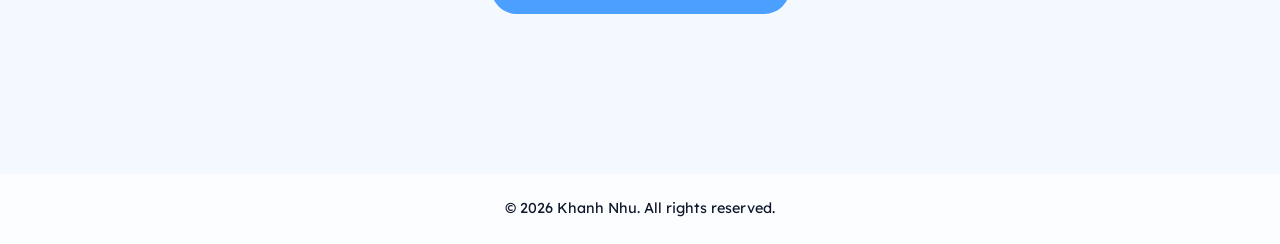
==== commit de87c49a: "Updates" ====
--- a/index.html
+++ b/index.html
@@ -10,10 +10,11 @@
       href="https://fonts.googleapis.com/css2?family=Bricolage+Grotesque:opsz,wght@12..96,200..800&family=Lexend:wght@100..900&display=swap"
       rel="stylesheet"
     />
+    <script type="module" crossorigin src="/assets/index-BE51q1Ku.js"></script>
+    <link rel="stylesheet" crossorigin href="/assets/index-DWTpDNrV.css">
   </head>
   <body>
     <div id="root"></div>
-    <script type="module" src="/src/main.tsx"></script>
   </body>
 </html>
 
--- a/assets/index-DWTpDNrV.css
+++ b/assets/index-DWTpDNrV.css
@@ -0,0 +1 @@
+@media(max-width:600px){._container_zthu1_2{padding:0 6px}._nav_zthu1_5{flex-direction:column;gap:8px;padding:10px 4px;width:100%;min-width:unset}._logo_zthu1_12{font-size:1.1rem}._navLinks_zthu1_15{gap:8px;font-size:.85rem}._hero_zthu1_19{padding:40px 4px;min-height:60vh}._heroCard_zthu1_23{margin-top:30px;padding:16px 8px}._heroTitle_zthu1_27{font-size:1.5rem}._heroSubtitle_zthu1_30{font-size:1rem}._heroDescription_zthu1_33{font-size:.95rem}._ctaButton_zthu1_36{padding:10px 16px;font-size:.95rem}._sectionTitle_zthu1_40{font-size:1.2rem;margin-bottom:18px}._about_zthu1_44{padding:32px 4px}._aboutText_zthu1_47{max-width:100%;padding:0 4px;font-size:.98rem}._skills_zthu1_52{padding:32px 0}._skillsSection_zthu1_55{padding:0 4px}._skillCategory_zthu1_58{padding:16px 6px}._skillIcon_zthu1_61,._skillBadge_zthu1_61{width:48px;height:48px;font-size:.9rem}._projects_zthu1_66{padding:32px 0}._projectsGrid_zthu1_69{padding:0 2px;gap:18px}._projectCard_zthu1_73{border-radius:10px}._projectImage_zthu1_76{height:120px;border-radius:6px}._projectContent_zthu1_80{padding:12px 4px;gap:8px}._projectTitle_zthu1_84{font-size:1.05rem}._projectDesc_zthu1_87{font-size:.95rem}._projectBullets_zthu1_90{padding-left:12px;font-size:.93rem}._projectTech_zthu1_94{gap:6px}._techTag_zthu1_97{font-size:.7rem;padding:4px 8px}._projectLink_zthu1_101{font-size:.95rem;margin-top:10px}._contact_zthu1_105{padding:32px 4px 60px}._contactText_zthu1_108{max-width:100%;font-size:.98rem;padding:0 4px}._contactLink_zthu1_113{padding:10px 12px;font-size:.98rem}._footer_zthu1_117{padding:10px 0;font-size:.85rem}}._page_zthu1_123{min-height:100vh;color:#0f172a;background:#f4f8ff}._container_zthu1_2{max-width:1200px;margin:0 auto;padding:0 24px}._gradientOverlay_zthu1_135{content:"";position:absolute;top:100vh;left:0;right:0;height:100vh;background:radial-gradient(circle at 20% 30%,rgba(75,159,255,.6) 0%,transparent 50%),radial-gradient(circle at 80% 70%,rgba(75,159,255,.4) 0%,transparent 40%),radial-gradient(circle at 50% 50%,rgba(244,248,255,.5) 0%,transparent 60%);filter:blur(80px);z-index:-1;pointer-events:none}._logo_zthu1_12{display:flex;align-items:center;gap:8px;font-family:Bricolage Grotesque,Lexend,Segoe UI,sans-serif;font-size:1.4rem;font-weight:600;color:#fff}._nav_zthu1_5{position:absolute;top:24px;left:50%;z-index:2;transform:translate(-50%);display:flex;align-items:center;justify-content:space-between;padding:16px 32px;width:min(1200px,calc(100% - 48px));margin:0 auto;background:#ffffff1a;border-radius:18px;-webkit-backdrop-filter:blur(16px);backdrop-filter:blur(16px);box-shadow:0 18px 40px #0f172a2e}._navSticky_zthu1_179{position:fixed;width:100%;top:0;padding:12px 32px;background:#ffffffc0;border-radius:0;border:1px solid rgba(148,163,184,.25);box-shadow:0 18px 20px #0f172a1f}._navSticky_zthu1_179 ._logo_zthu1_12,._navSticky_zthu1_179 ._navLink_zthu1_15{color:#0f172a}._navSticky_zthu1_179 ._navLink_zthu1_15:hover{background:#0f172a;color:#f8fafc}._logo_zthu1_12{font-family:Bricolage Grotesque,Lexend,Segoe UI,sans-serif;font-size:1.4rem;font-weight:600;color:#fff}._navLinks_zthu1_15{display:flex;gap:20px;font-family:Lexend,Segoe UI,sans-serif;font-weight:600;font-size:.95rem}._navLink_zthu1_15{text-decoration:none;color:#fff;padding:8px 12px;border-radius:999px;transition:background .3s ease,color .3s ease}._navLink_zthu1_15:hover{background:#0f172a;color:#f8fafc}._hero_zthu1_19{position:relative;min-height:100vh;display:flex;align-items:center;justify-content:center;text-align:center;padding:80px 24px 120px;overflow:hidden}._heroMedia_zthu1_239{position:absolute;top:0;right:0;bottom:0;left:0;width:100%;height:100%;object-fit:cover;transform:scale(1.05)}._heroOverlay_zthu1_248{position:absolute;top:0;right:0;bottom:0;left:0;background:linear-gradient(120deg,#0f172a1a,#1e293b66)}._heroContent_zthu1_254{position:relative;z-index:1;max-width:760px;color:#f8fafc}._heroCard_zthu1_23{position:relative;z-index:1;margin-top:80px;padding:32px 36px;border-radius:20px;background:#ffffff2e;border:1px solid rgba(255,255,255,.3);-webkit-backdrop-filter:blur(16px);backdrop-filter:blur(16px);box-shadow:0 18px 40px #0f172a2e}._heroTitle_zthu1_27{font-family:Lexend,Segoe UI,sans-serif;font-size:clamp(2.6rem,5vw,3.8rem);margin-bottom:16px}._heroSubtitle_zthu1_30{font-size:1.2rem;text-transform:uppercase;letter-spacing:.1rem;color:#e2e8f0;margin-bottom:18px}._heroDescription_zthu1_33{font-size:1.1rem;line-height:1.7;margin-bottom:32px;color:#e2e8f0}._ctaButton_zthu1_36{display:inline-flex;align-items:center;gap:10px;position:relative;overflow:hidden;background:#4b9fff;color:#fff;padding:14px 28px;border-radius:999px;text-decoration:none;font-family:Lexend,Segoe UI,sans-serif;font-weight:700;transition:transform .2s ease,box-shadow .3s ease}._ctaButton_zthu1_36:hover{transform:scale(1.1);box-shadow:0 12px 24px #0f172a33;background:#4b9fff}._ctaButton_zthu1_36:hover:before{transform:translate(220%)}._sectionTitle_zthu1_40{font-family:Bricolage Grotesque,Lexend,Segoe UI,sans-serif;font-size:clamp(2rem,4vw,2.6rem);font-weight:600;text-align:center;margin-bottom:40px;color:#0f172a}._about_zthu1_44{padding:80px 64px;scroll-margin-top:80px}._aboutContent_zthu1_346{display:grid;grid-template-columns:repeat(auto-fit,minmax(280px,1fr));gap:40px;align-items:start}._aboutText_zthu1_47{font-family:Lexend,Segoe UI,sans-serif;font-size:1.05rem;font-weight:450;line-height:1.7;color:#475569;text-align:center;max-width:840px;margin:0 auto;padding:0 16px;box-sizing:border-box}._aboutHighlights_zthu1_366{display:grid;gap:14px;margin-top:30px}._highlightCard_zthu1_372{display:flex;align-items:center;gap:12px;background:#fff;padding:14px 16px;border-radius:14px;box-shadow:0 12px 24px #0f172a14;font-weight:600}._skillsSection_zthu1_55{border-radius:20px;padding:0 40px}._skills_zthu1_52{padding:80px 0;scroll-margin-top:80px}._skillsTitle_zthu1_393{font-size:1.4rem;margin-top:0;margin-bottom:24px;color:#0f172a}._skillsGrid_zthu1_400{display:grid;gap:40px;grid-template-columns:1fr}._skillCategory_zthu1_58{border-radius:18px;padding:40px;background:#fff;box-shadow:0 12px 24px #0f172a14;transition:transform .2s ease,box-shadow .2s ease,border-color .2s ease}._skillCategory_zthu1_58:hover{box-shadow:0 10px 20px #0f172a1f}._skillCategoryTitle_zthu1_419{display:flex;align-items:center;gap:10px;margin:0 0 20px;font-family:Lexend,Segoe UI,sans-serif;font-size:1.25rem;font-weight:550;color:#111827}._skillItems_zthu1_430{display:grid;grid-template-columns:repeat(4,minmax(0,1fr));gap:12px}._skillItemstwo_zthu1_436{grid-template-columns:repeat(2,minmax(0,1fr))}._skillItemsthree_zthu1_440{grid-template-columns:repeat(3,minmax(0,1fr))}._skillItemsfour_zthu1_444{grid-template-columns:repeat(4,minmax(0,1fr))}._skillItem_zthu1_430{display:flex;align-items:center;gap:24px;background:#fff;border:2px solid #fff;border-radius:12px;padding:24px;font-family:Lexend,Segoe UI,sans-serif;font-size:1.05rem;font-weight:450;color:#475569;box-shadow:0 8px 18px #0f172a14}._skillItem_zthu1_430:hover{border:2px solid #aabbd4;transition:border-color .2s ease,transform .2s ease}._skillIcon_zthu1_61{width:100px;height:100px;object-fit:contain}._skillBadge_zthu1_61{width:100px;height:100px;border-radius:10px;background:#0f172a;color:#f8fafc;display:inline-flex;align-items:center;justify-content:center;font-size:1rem;font-weight:700}._projects_zthu1_66{padding:80px 0;scroll-margin-top:80px}._projectsGrid_zthu1_69{display:grid;grid-template-columns:1fr;gap:32px;padding:0 40px}._projectCard_zthu1_73{background:#fff;border-radius:18px;overflow:visible;display:flex;flex-direction:column;box-shadow:0 20px 40px #0f172a1f;border:1px solid rgba(148,163,184,.2)}._projectImagesRow_zthu1_510{position:relative;display:flex;flex-direction:column;gap:8px;justify-content:center;align-items:center;background:#f8fafc;padding:0}._projectImagesRow_zthu1_510{position:relative;display:flex;justify-content:center;align-items:center;background:#f8fafc;border-radius:8px}._projectImage_zthu1_76{width:100%;object-fit:cover;background:#e2e8f0}._chevronBtn_zthu1_536{position:absolute;top:50%;transform:translateY(-50%);background:#f7f7f7cc;border:none;border-radius:50%;padding:8px;cursor:pointer}._chevronLeft_zthu1_547{left:-20px}._chevronRight_zthu1_551{right:-20px}._chevronBtn_zthu1_536:hover{background:#e9e9e9}._projectImage_zthu1_76{width:100%;object-fit:cover;border-radius:8px;background:#e2e8f0}._projectContent_zthu1_80{padding:24px;display:flex;flex-direction:column;gap:12px;flex:1}._projectTitle_zthu1_84{margin:0;font-family:Lexend,Segoe UI,sans-serif;font-size:1.3rem;font-weight:600;color:#0f172a}._projectDesc_zthu1_87{color:#475569;line-height:1.6}._projectBullets_zthu1_90{margin:0;padding-left:18px;color:#475569;line-height:1.4;list-style-type:disc}._projectBullets_zthu1_90 li{margin-bottom:8px}._projectTech_zthu1_94{display:flex;flex-wrap:wrap;gap:10px}._techTag_zthu1_97{background:#e2e8f0;color:#0f172a;padding:6px 14px;border-radius:999px;font-size:.8rem;font-weight:500}._projectLink_zthu1_101{display:inline-flex;align-items:center;gap:8px;text-decoration:none;color:#0f172a;font-weight:700;margin-top:20px}._projectLink_zthu1_101:hover{color:#4b9fff}._contact_zthu1_105{padding:80px 64px 160px;scroll-margin-top:80px;text-align:center}._contactText_zthu1_108{font-family:Lexend,Segoe UI,sans-serif;font-size:1.05rem;font-weight:450;line-height:1.7;color:#475569;text-align:center;max-width:810px;margin:0 auto;padding:0 16px;box-sizing:border-box}._contactLink_zthu1_113{display:inline-flex;align-items:center;gap:10px;background:#4b9fff;color:#fff;padding:14px 30px;margin-top:24px;border-radius:999px;text-decoration:none;font-weight:700;justify-content:center;transition:transform .2s ease,box-shadow .3s ease}._contactLink_zthu1_113:hover{transform:scale(1.1);box-shadow:0 12px 24px #0f172a33;background:#4b9fff}._footer_zthu1_117{background:#ffffffc0;color:#0f172a;padding:24px 0;text-align:center}._footerText_zthu1_675{margin:0;font-family:Lexend,Segoe UI,sans-serif;font-size:.9rem}@media(max-width:860px){._nav_zthu1_5{flex-direction:column;gap:12px}._navLinks_zthu1_15{flex-wrap:wrap;justify-content:center}._hero_zthu1_19{padding:70px 20px 80px}._projectImage_zthu1_76{height:200px}._skillItems_zthu1_430{grid-template-columns:repeat(2,minmax(0,1fr))}}@media(max-width:600px){._skillItems_zthu1_430{grid-template-columns:1fr}}/*! tailwindcss v4.2.2 | MIT License | https://tailwindcss.com */@layer theme{:root,:host{--font-sans:ui-sans-serif, system-ui, sans-serif, "Apple Color Emoji", "Segoe UI Emoji", "Segoe UI Symbol", "Noto Color Emoji";--font-mono:ui-monospace, SFMono-Regular, Menlo, Monaco, Consolas, "Liberation Mono", "Courier New", monospace;--default-font-family:var(--font-sans);--default-mono-font-family:var(--font-mono)}}@layer base{*,:after,:before,::backdrop{box-sizing:border-box;border:0 solid;margin:0;padding:0}::file-selector-button{box-sizing:border-box;border:0 solid;margin:0;padding:0}html,:host{-webkit-text-size-adjust:100%;-moz-tab-size:4;tab-size:4;line-height:1.5;font-family:var(--default-font-family,ui-sans-serif, system-ui, sans-serif, "Apple Color Emoji", "Segoe UI Emoji", "Segoe UI Symbol", "Noto Color Emoji");font-feature-settings:var(--default-font-feature-settings,normal);font-variation-settings:var(--default-font-variation-settings,normal);-webkit-tap-highlight-color:transparent}hr{height:0;color:inherit;border-top-width:1px}abbr:where([title]){-webkit-text-decoration:underline dotted;text-decoration:underline dotted}h1,h2,h3,h4,h5,h6{font-size:inherit;font-weight:inherit}a{color:inherit;-webkit-text-decoration:inherit;text-decoration:inherit}b,strong{font-weight:bolder}code,kbd,samp,pre{font-family:var(--default-mono-font-family,ui-monospace, SFMono-Regular, Menlo, Monaco, Consolas, "Liberation Mono", "Courier New", monospace);font-feature-settings:var(--default-mono-font-feature-settings,normal);font-variation-settings:var(--default-mono-font-variation-settings,normal);font-size:1em}small{font-size:80%}sub,sup{vertical-align:baseline;font-size:75%;line-height:0;position:relative}sub{bottom:-.25em}sup{top:-.5em}table{text-indent:0;border-color:inherit;border-collapse:collapse}:-moz-focusring{outline:auto}progress{vertical-align:baseline}summary{display:list-item}ol,ul,menu{list-style:none}img,svg,video,canvas,audio,iframe,embed,object{vertical-align:middle;display:block}img,video{max-width:100%;height:auto}button,input,select,optgroup,textarea{font:inherit;font-feature-settings:inherit;font-variation-settings:inherit;letter-spacing:inherit;color:inherit;opacity:1;background-color:#0000;border-radius:0}::file-selector-button{font:inherit;font-feature-settings:inherit;font-variation-settings:inherit;letter-spacing:inherit;color:inherit;opacity:1;background-color:#0000;border-radius:0}:where(select:is([multiple],[size])) optgroup{font-weight:bolder}:where(select:is([multiple],[size])) optgroup option{padding-inline-start:20px}::file-selector-button{margin-inline-end:4px}::placeholder{opacity:1}@supports (not ((-webkit-appearance:-apple-pay-button))) or (contain-intrinsic-size:1px){::placeholder{color:currentColor}@supports (color:color-mix(in lab,red,red)){::placeholder{color:color-mix(in oklab,currentcolor 50%,transparent)}}}textarea{resize:vertical}::-webkit-search-decoration{-webkit-appearance:none}::-webkit-date-and-time-value{min-height:1lh;text-align:inherit}::-webkit-datetime-edit{display:inline-flex}::-webkit-datetime-edit-fields-wrapper{padding:0}::-webkit-datetime-edit{padding-block:0}::-webkit-datetime-edit-year-field{padding-block:0}::-webkit-datetime-edit-month-field{padding-block:0}::-webkit-datetime-edit-day-field{padding-block:0}::-webkit-datetime-edit-hour-field{padding-block:0}::-webkit-datetime-edit-minute-field{padding-block:0}::-webkit-datetime-edit-second-field{padding-block:0}::-webkit-datetime-edit-millisecond-field{padding-block:0}::-webkit-datetime-edit-meridiem-field{padding-block:0}::-webkit-calendar-picker-indicator{line-height:1}:-moz-ui-invalid{box-shadow:none}button,input:where([type=button],[type=reset],[type=submit]){-webkit-appearance:button;-moz-appearance:button;appearance:button}::file-selector-button{-webkit-appearance:button;-moz-appearance:button;appearance:button}::-webkit-inner-spin-button{height:auto}::-webkit-outer-spin-button{height:auto}[hidden]:where(:not([hidden=until-found])){display:none!important}}@layer components;@layer utilities{.resize{resize:both}}*{box-sizing:border-box}html{scroll-behavior:smooth;scroll-padding-top:90px}body{background:#f4f3f0;margin:0;font-family:Lexend,Segoe UI,sans-serif}
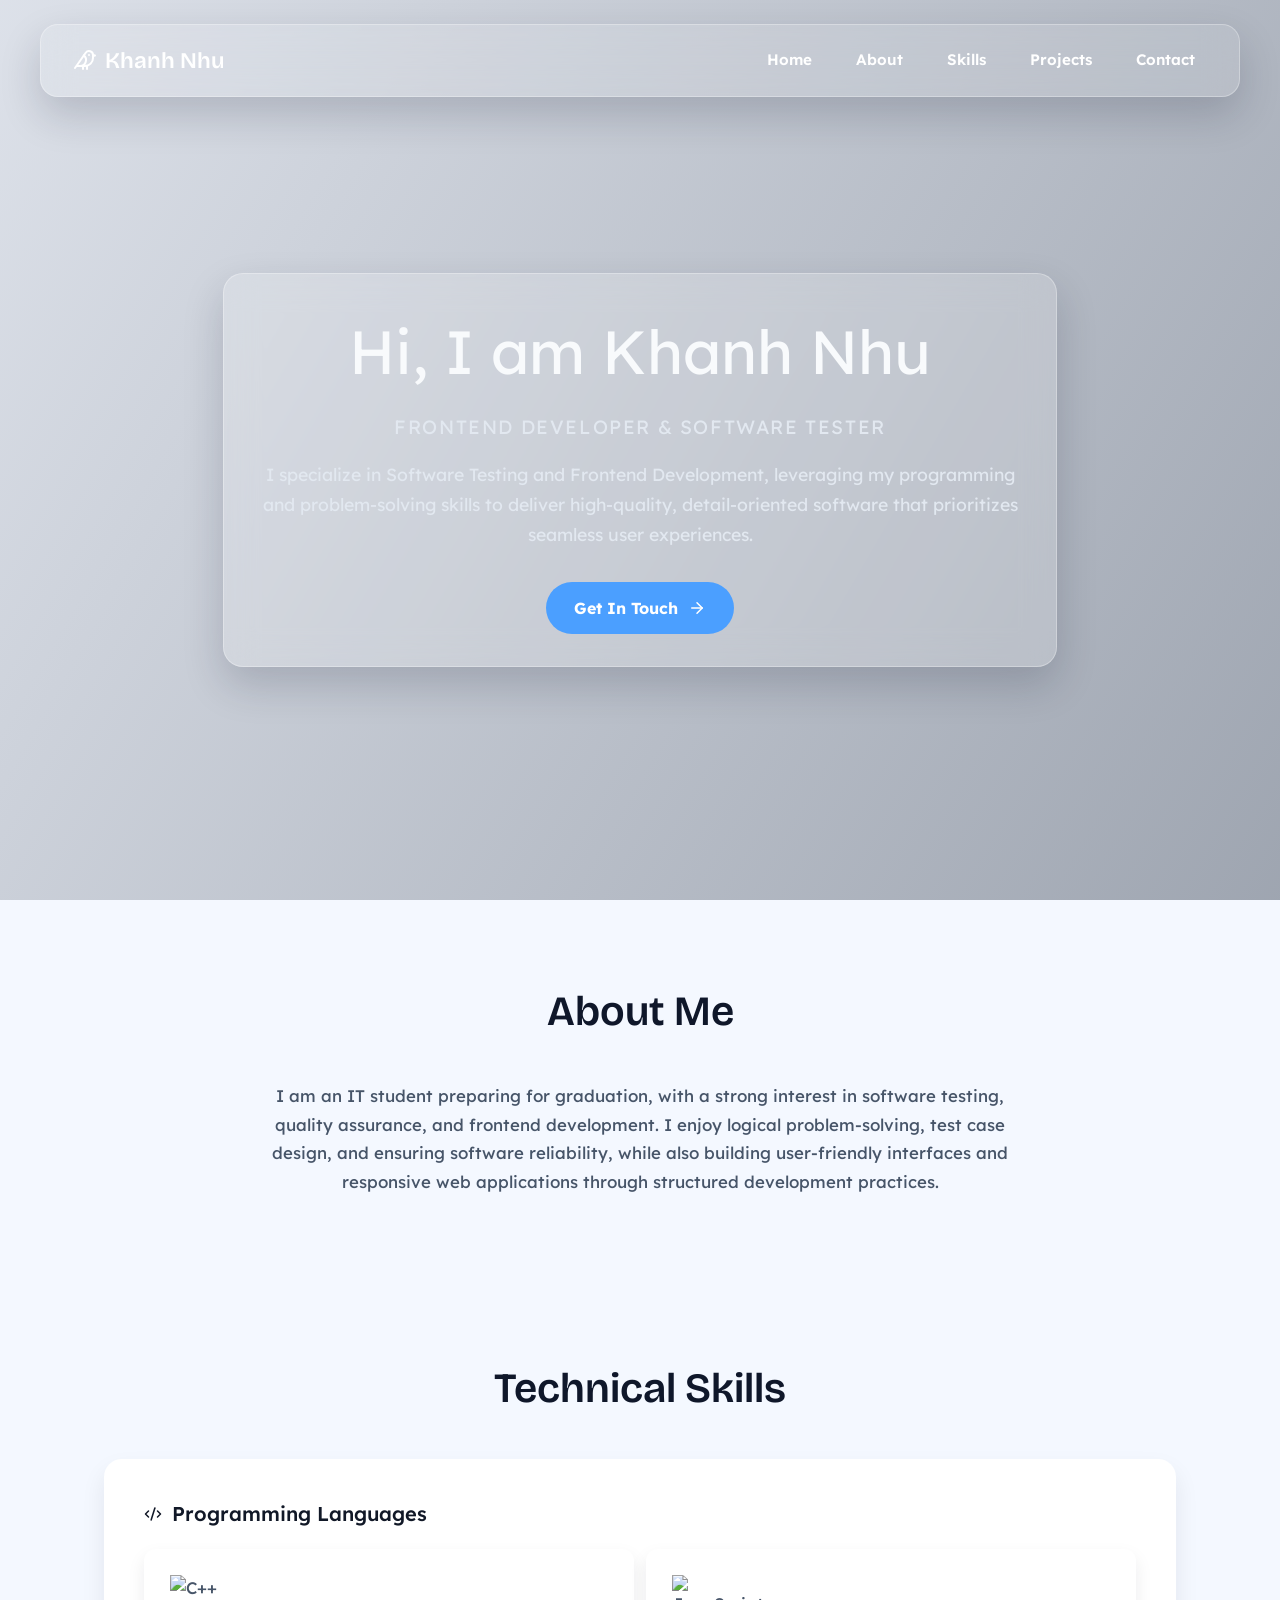
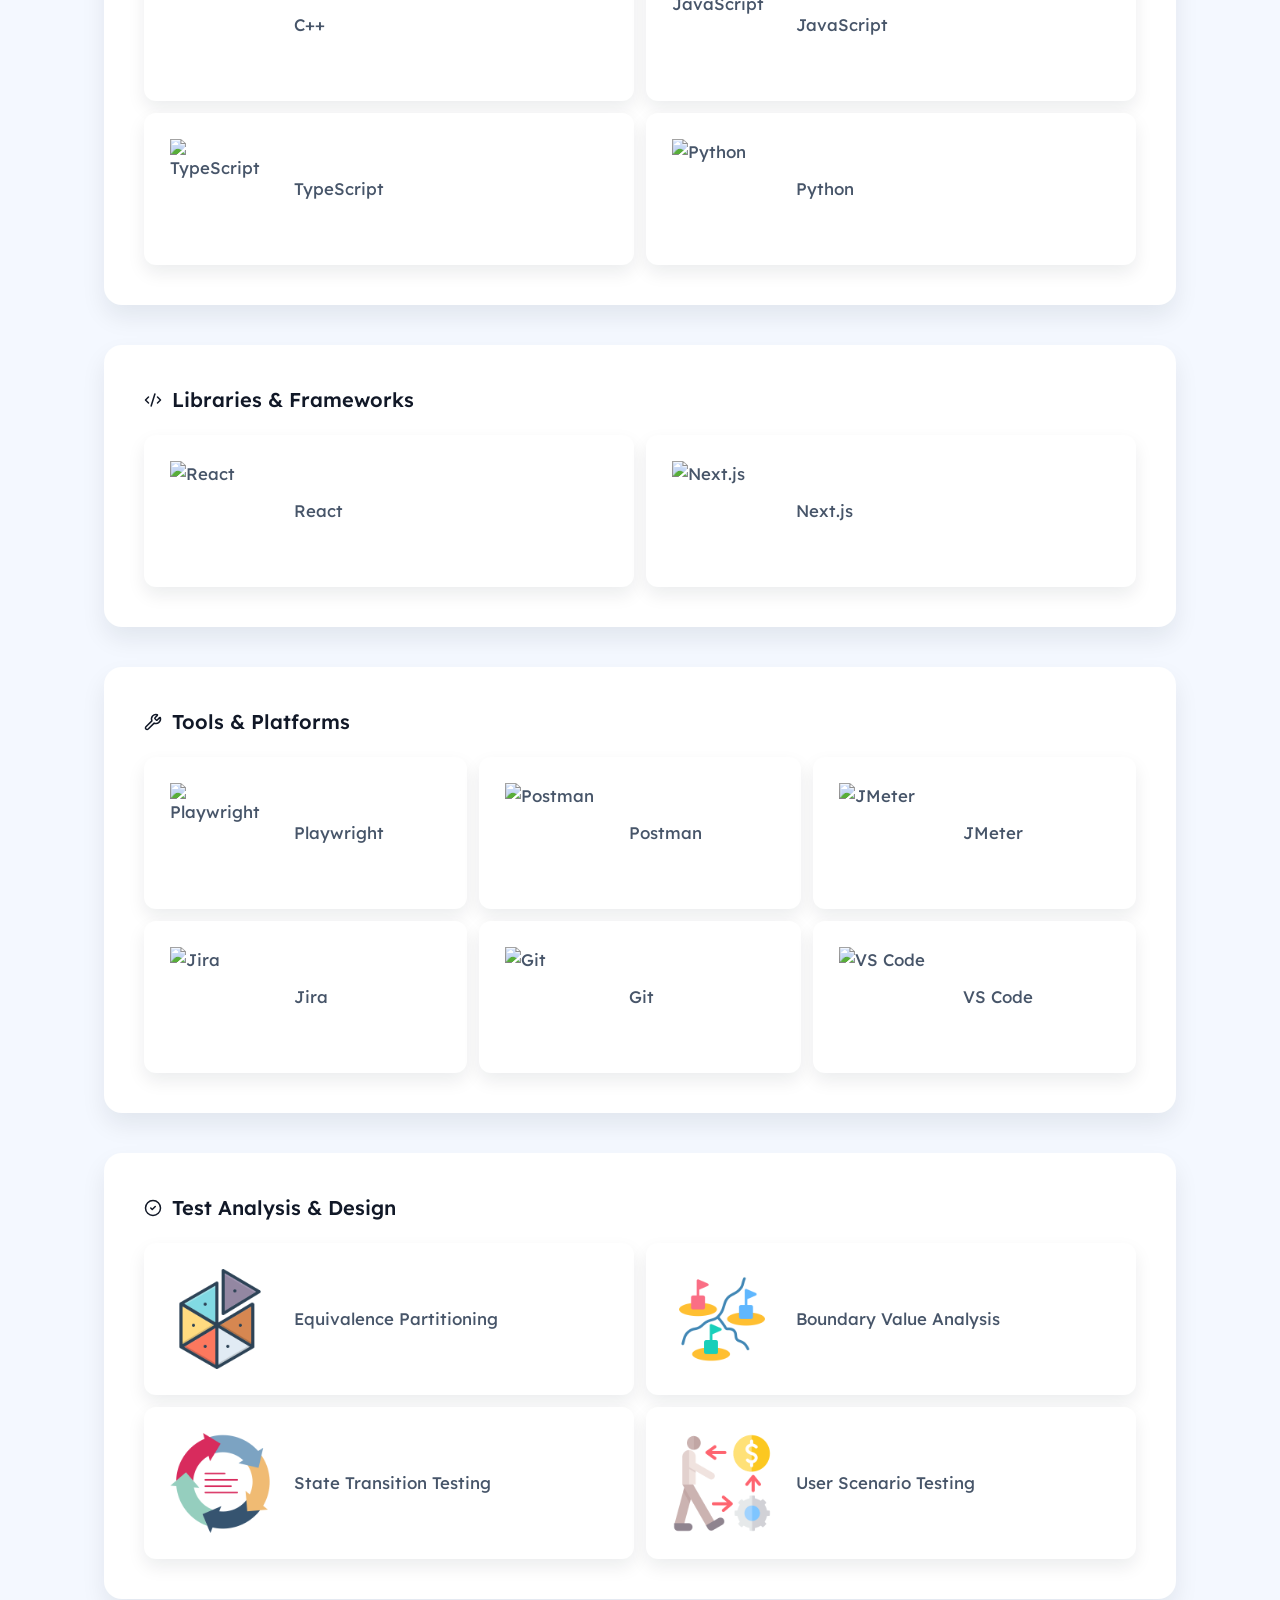
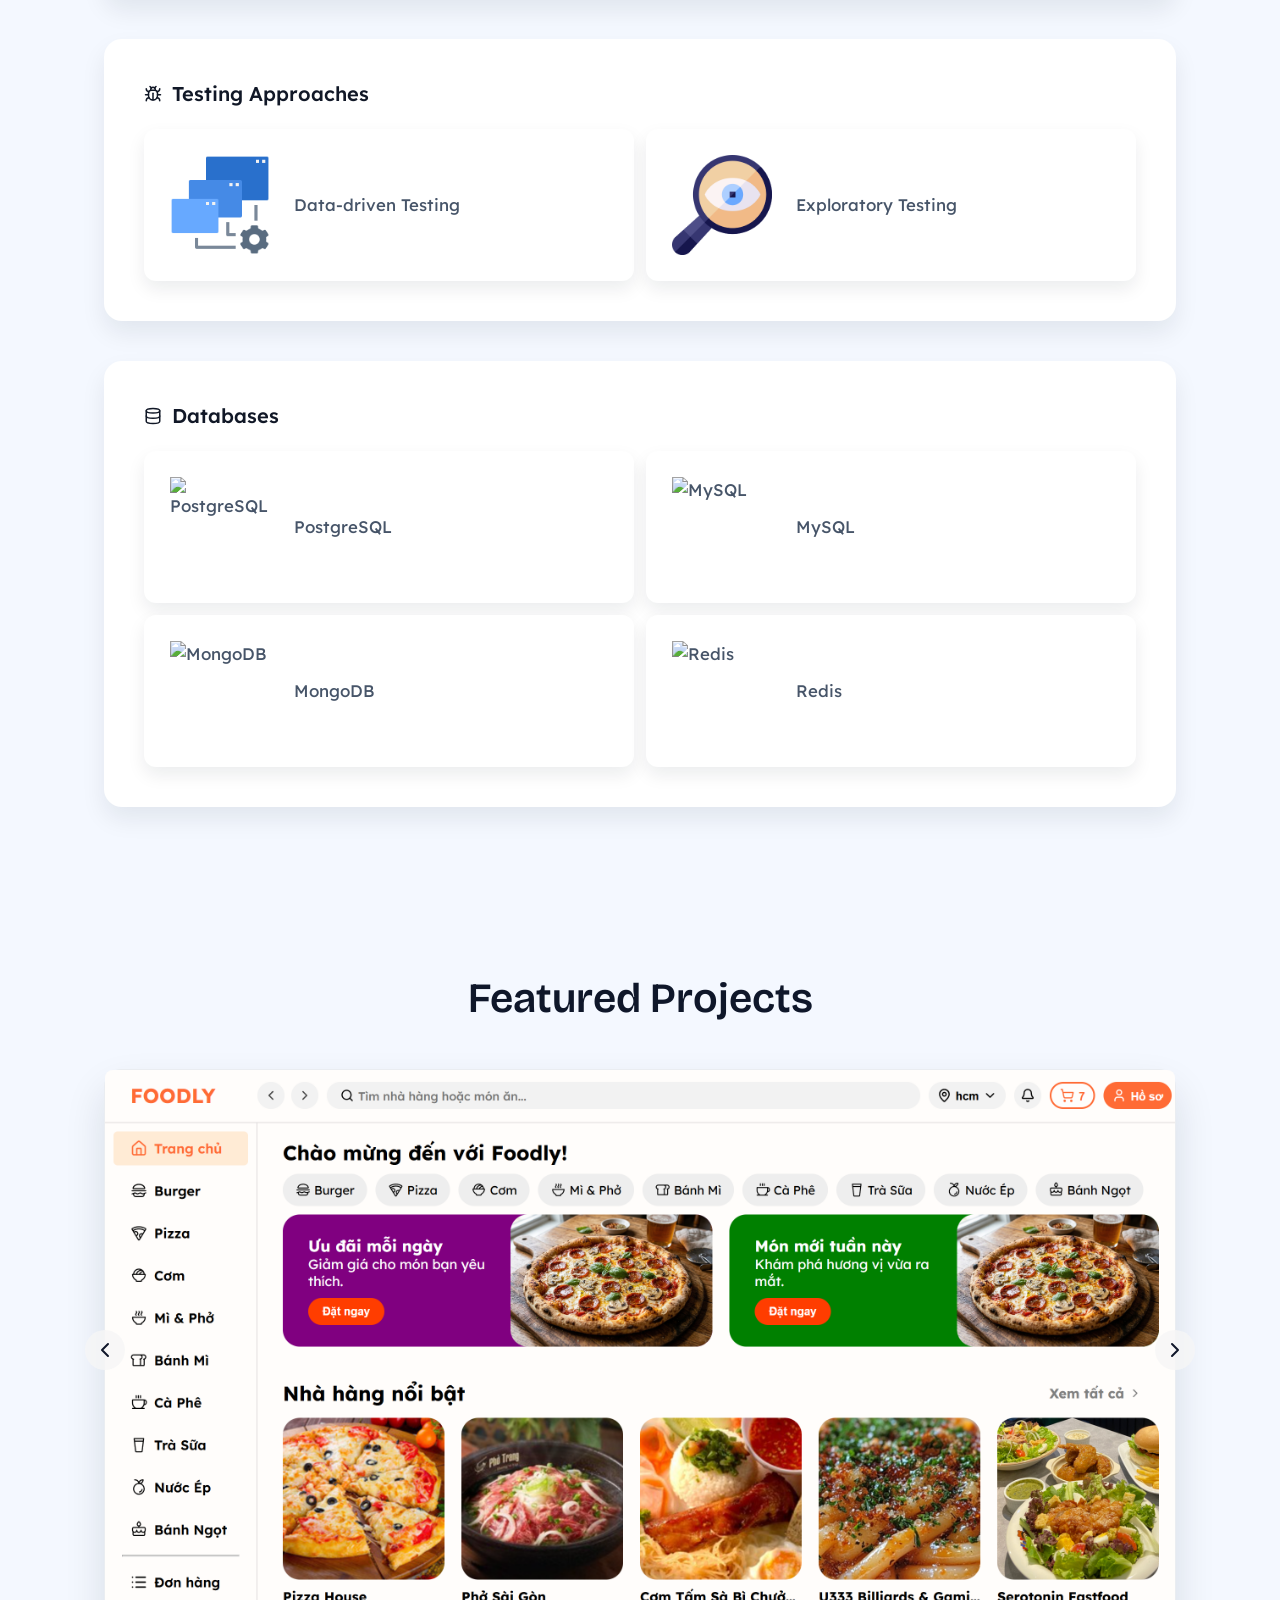
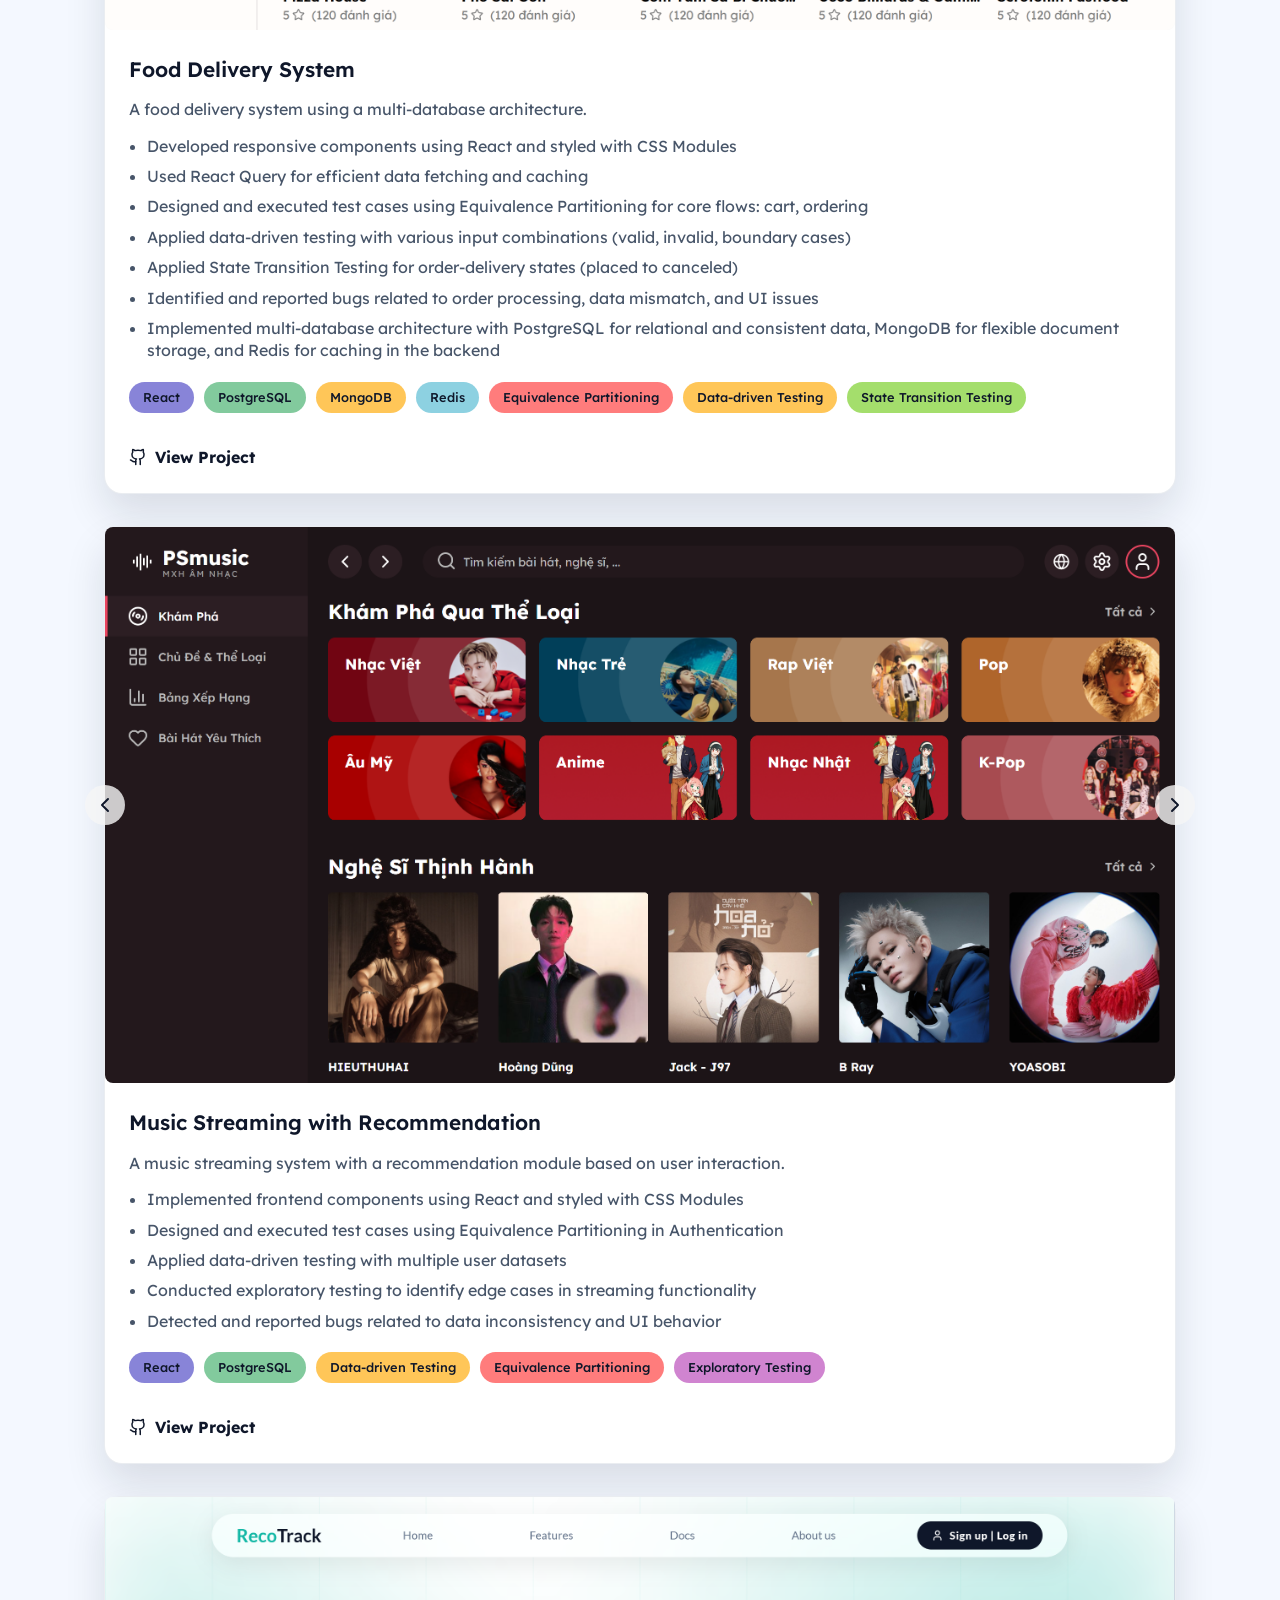
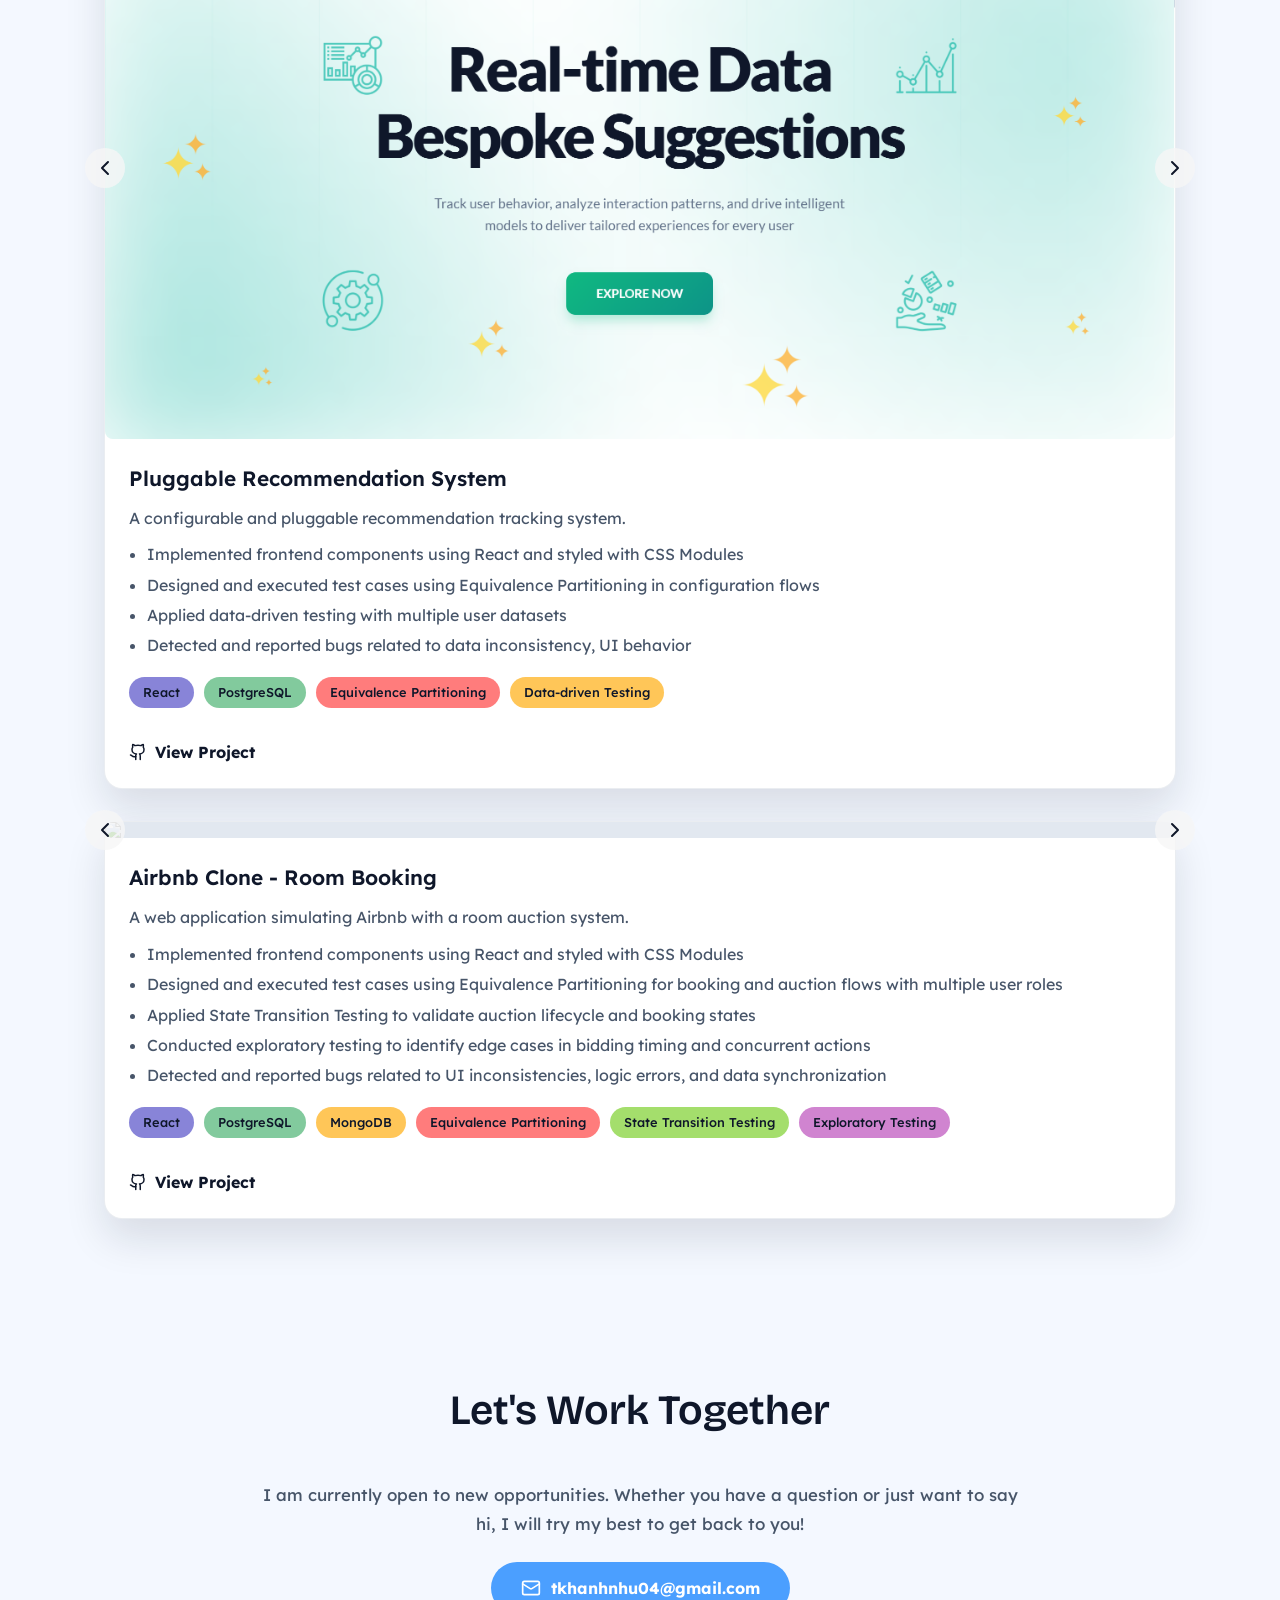
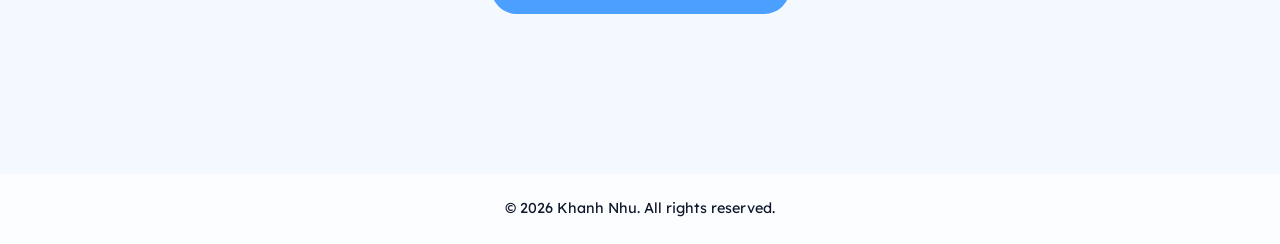
==== commit 490fc663: "Updates" ====
--- a/index.html
+++ b/index.html
@@ -10,8 +10,8 @@
       href="https://fonts.googleapis.com/css2?family=Bricolage+Grotesque:opsz,wght@12..96,200..800&family=Lexend:wght@100..900&display=swap"
       rel="stylesheet"
     />
-    <script type="module" crossorigin src="/assets/index-BE51q1Ku.js"></script>
-    <link rel="stylesheet" crossorigin href="/assets/index-DWTpDNrV.css">
+    <script type="module" crossorigin src="/assets/index-bIwojic1.js"></script>
+    <link rel="stylesheet" crossorigin href="/assets/index-BbPLP-sM.css">
   </head>
   <body>
     <div id="root"></div>
--- a/assets/index-BbPLP-sM.css
+++ b/assets/index-BbPLP-sM.css
@@ -0,0 +1 @@
+@media(max-width:500px){._navLink_i1wr5_2:first-child{display:none!important}}@media(max-width:580px){._nav_i1wr5_2{flex-direction:column;gap:2px!important;padding:16px 8px!important;width:100vw;min-width:unset;box-sizing:border-box;overflow-x:auto}._navLinks_i1wr5_16{flex-wrap:wrap;gap:2px;justify-content:center;width:100%;overflow-x:auto}._navLink_i1wr5_2{font-size:.82rem;padding:6px 8px;min-width:60px;word-break:break-word}._skillItem_i1wr5_29{gap:10px;flex-direction:column;align-items:flex-start;padding:12px 4px;font-size:.93rem;word-break:break-word}._skillItem_i1wr5_29 span{word-break:break-word;font-size:.93rem;max-width:100%;display:block}._contactLink_i1wr5_43{padding:8px 4px;font-size:.93rem;word-break:break-all;max-width:98vw;white-space:normal;text-align:center;justify-content:center}}@media(max-width:600px){._container_i1wr5_54{padding:0 6px}._nav_i1wr5_2{flex-direction:column;gap:8px;padding:10px 4px;width:100%;min-width:unset}._logo_i1wr5_64{font-size:1.1rem}._navLinks_i1wr5_16{gap:8px;font-size:.85rem}._hero_i1wr5_71{padding:40px 4px;min-height:60vh}._heroCard_i1wr5_75{margin-top:30px;padding:16px 8px}._heroTitle_i1wr5_79{font-size:1.5rem}._heroSubtitle_i1wr5_82{font-size:1rem}._heroDescription_i1wr5_85{font-size:.95rem}._ctaButton_i1wr5_88{padding:10px 16px;font-size:.95rem}._sectionTitle_i1wr5_92{font-size:1.2rem;margin-bottom:18px}._about_i1wr5_96{padding:32px 4px}._aboutText_i1wr5_99{max-width:100%;padding:0 4px;font-size:.98rem}._skills_i1wr5_104{padding:32px 0}._skillsSection_i1wr5_107{padding:0 4px}._skillCategory_i1wr5_110{padding:16px 6px}._skillCategoryTitle_i1wr5_113{font-size:1rem!important;gap:6px}._skillIcon_i1wr5_117,._skillBadge_i1wr5_117{width:48px;height:48px;font-size:.9rem}._projects_i1wr5_122{padding:32px 0}._projectsGrid_i1wr5_125{padding:0 2px;gap:18px}._projectCard_i1wr5_129{border-radius:10px}._projectImage_i1wr5_132{height:120px;border-radius:6px}._projectContent_i1wr5_136{padding:12px 4px;gap:8px}._projectTitle_i1wr5_140{font-size:1.05rem}._projectDesc_i1wr5_143{font-size:.95rem}._projectBullets_i1wr5_146{padding-left:12px;font-size:.93rem}._projectTech_i1wr5_150{gap:6px}._techTag_i1wr5_153{font-size:.7rem;padding:4px 8px}._projectLink_i1wr5_157{font-size:.95rem;margin-top:10px}._contact_i1wr5_43{padding:32px 4px 60px}._contactText_i1wr5_164{max-width:100%;font-size:.98rem;padding:0 4px}._contactLink_i1wr5_43{padding:10px 12px;font-size:.9rem!important}._footer_i1wr5_173{padding:10px 0;font-size:.85rem}}._page_i1wr5_179{min-height:100vh;color:#0f172a;background:#f4f8ff}._container_i1wr5_54{max-width:1200px;margin:0 auto;padding:0 24px}._gradientOverlay_i1wr5_191{content:"";position:absolute;top:100vh;left:0;right:0;height:100vh;background:radial-gradient(circle at 20% 30%,rgba(75,159,255,.6) 0%,transparent 50%),radial-gradient(circle at 80% 70%,rgba(75,159,255,.4) 0%,transparent 40%),radial-gradient(circle at 50% 50%,rgba(244,248,255,.5) 0%,transparent 60%);filter:blur(80px);z-index:-1;pointer-events:none}._logo_i1wr5_64{display:flex;align-items:center;gap:8px;font-family:Bricolage Grotesque,Lexend,Segoe UI,sans-serif;font-size:1.4rem;font-weight:600;color:#fff;cursor:pointer}._nav_i1wr5_2{position:absolute;top:24px;left:50%;z-index:2;transform:translate(-50%);display:flex;align-items:center;justify-content:space-between;padding:16px 32px;width:min(1200px,calc(100% - 48px));margin:0 auto;background:#ffffff1a;border:1px solid rgba(255,255,255,.3);border-radius:18px;-webkit-backdrop-filter:blur(16px);backdrop-filter:blur(16px);box-shadow:0 18px 40px #0f172a2e}._navSticky_i1wr5_237{position:fixed;width:100%;top:0;padding:12px 32px;background:#ffffffc0;border-radius:0;border:1px solid rgba(148,163,184,.25);box-shadow:0 18px 20px #0f172a1f}._navSticky_i1wr5_237 ._logo_i1wr5_64,._navSticky_i1wr5_237 ._navLink_i1wr5_2{color:#0f172a}._navSticky_i1wr5_237 ._navLink_i1wr5_2:hover{background:#0f172a;color:#f8fafc}._logo_i1wr5_64{font-family:Bricolage Grotesque,Lexend,Segoe UI,sans-serif;font-size:1.4rem;font-weight:600;color:#fff}._navLinks_i1wr5_16{display:flex;gap:20px;font-family:Lexend,Segoe UI,sans-serif;font-weight:600;font-size:.95rem}._navLink_i1wr5_2{text-decoration:none;color:#fff;padding:8px 12px;border-radius:999px;transition:background .3s ease,color .3s ease}._navLink_i1wr5_2:hover{background:#0f172a;color:#f8fafc}._hero_i1wr5_71{position:relative;min-height:100vh;display:flex;align-items:center;justify-content:center;text-align:center;padding:80px 24px 120px;overflow:hidden}._heroMedia_i1wr5_297{position:absolute;top:0;right:0;bottom:0;left:0;width:100%;height:100%;object-fit:cover;transform:scale(1.05)}._heroOverlay_i1wr5_306{position:absolute;top:0;right:0;bottom:0;left:0;background:linear-gradient(120deg,#0f172a1a,#1e293b66)}._heroContent_i1wr5_312{position:relative;z-index:1;max-width:760px;color:#f8fafc}._heroCard_i1wr5_75{position:relative;z-index:1;margin-top:80px;padding:32px 36px;border-radius:20px;background:#ffffff2e;border:1px solid rgba(255,255,255,.3);-webkit-backdrop-filter:blur(16px);backdrop-filter:blur(16px);box-shadow:0 18px 40px #0f172a2e}._heroTitle_i1wr5_79{font-family:Lexend,Segoe UI,sans-serif;font-size:clamp(2.6rem,5vw,3.8rem);margin-bottom:16px}._heroSubtitle_i1wr5_82{font-size:1.2rem;text-transform:uppercase;letter-spacing:.1rem;color:#e2e8f0;margin-bottom:18px}._heroDescription_i1wr5_85{font-size:1.1rem;line-height:1.7;margin-bottom:32px;color:#e2e8f0}._ctaButton_i1wr5_88{display:inline-flex;align-items:center;gap:10px;position:relative;overflow:hidden;background:#4b9fff;color:#fff;padding:14px 28px;border-radius:999px;text-decoration:none;font-family:Lexend,Segoe UI,sans-serif;font-weight:700;transition:transform .2s ease,box-shadow .3s ease}._ctaButton_i1wr5_88:hover{transform:scale(1.1);box-shadow:0 12px 24px #0f172a33;background:#4b9fff}._ctaButton_i1wr5_88:hover:before{transform:translate(220%)}._sectionTitle_i1wr5_92{font-family:Bricolage Grotesque,Lexend,Segoe UI,sans-serif;font-size:clamp(2rem,4vw,2.6rem);font-weight:600;text-align:center;margin-bottom:40px;color:#0f172a}._about_i1wr5_96{padding:80px 64px;scroll-margin-top:80px}._aboutContent_i1wr5_404{display:grid;grid-template-columns:repeat(auto-fit,minmax(280px,1fr));gap:40px;align-items:start}._aboutText_i1wr5_99{font-family:Lexend,Segoe UI,sans-serif;font-size:1.05rem;font-weight:450;line-height:1.7;color:#475569;text-align:center;max-width:840px;margin:0 auto;padding:0 16px;box-sizing:border-box}._aboutHighlights_i1wr5_424{display:grid;gap:14px;margin-top:30px}._highlightCard_i1wr5_430{display:flex;align-items:center;gap:12px;background:#fff;padding:14px 16px;border-radius:14px;box-shadow:0 12px 24px #0f172a14;font-weight:600}._skillsSection_i1wr5_107{border-radius:20px;padding:0 40px}._skills_i1wr5_104{padding:80px 0;scroll-margin-top:80px}._skillsTitle_i1wr5_451{font-size:1.4rem;margin-top:0;margin-bottom:24px;color:#0f172a}._skillsGrid_i1wr5_458{display:grid;gap:40px;grid-template-columns:1fr}._skillCategory_i1wr5_110{border-radius:18px;padding:40px;background:#fff;box-shadow:0 12px 24px #0f172a14;transition:transform .2s ease,box-shadow .2s ease,border-color .2s ease}._skillCategory_i1wr5_110:hover{box-shadow:0 10px 20px #0f172a1f}._skillCategoryTitle_i1wr5_113{display:flex;align-items:center;gap:10px;margin:0 0 20px;font-family:Lexend,Segoe UI,sans-serif;font-size:1.25rem;font-weight:550;color:#111827}._skillItems_i1wr5_488{display:grid;grid-template-columns:repeat(4,minmax(0,1fr));gap:12px}._skillItemstwo_i1wr5_494{grid-template-columns:repeat(2,minmax(0,1fr))}._skillItemsthree_i1wr5_498{grid-template-columns:repeat(3,minmax(0,1fr))}._skillItemsfour_i1wr5_502{grid-template-columns:repeat(4,minmax(0,1fr))}._skillItem_i1wr5_29{display:flex;align-items:center;gap:24px;background:#fff;border:2px solid #fff;border-radius:12px;padding:24px;font-family:Lexend,Segoe UI,sans-serif;font-size:1.05rem;font-weight:450;color:#475569;box-shadow:0 8px 18px #0f172a14}._skillItem_i1wr5_29:hover{border:2px solid #aabbd4;transition:border-color .2s ease,transform .2s ease}._skillIcon_i1wr5_117{width:100px;height:100px;object-fit:contain}._skillBadge_i1wr5_117{width:100px;height:100px;border-radius:10px;background:#0f172a;color:#f8fafc;display:inline-flex;align-items:center;justify-content:center;font-size:1rem;font-weight:700}._projects_i1wr5_122{padding:80px 0;scroll-margin-top:80px}._projectsGrid_i1wr5_125{display:grid;grid-template-columns:1fr;gap:32px;padding:0 40px}._projectCard_i1wr5_129{background:#fff;border-radius:18px;overflow:visible;display:flex;flex-direction:column;box-shadow:0 20px 40px #0f172a1f;border:1px solid rgba(148,163,184,.2)}._projectImagesRow_i1wr5_568{position:relative;display:flex;flex-direction:column;gap:8px;justify-content:center;align-items:center;background:#f8fafc;padding:0}._projectImagesRow_i1wr5_568{position:relative;display:flex;justify-content:center;align-items:center;background:#f8fafc;border-radius:8px}._projectImage_i1wr5_132{width:100%;object-fit:cover;background:#e2e8f0}._chevronBtn_i1wr5_594{position:absolute;top:50%;transform:translateY(-50%);background:#f7f7f7cc;border:none;border-radius:50%;padding:8px;cursor:pointer}._chevronLeft_i1wr5_605{left:-20px}._chevronRight_i1wr5_609{right:-20px}._chevronBtn_i1wr5_594:hover{background:#e9e9e9}._projectImage_i1wr5_132{width:100%;object-fit:cover;border-radius:8px;background:#e2e8f0}._projectContent_i1wr5_136{padding:24px;display:flex;flex-direction:column;gap:12px;flex:1}._projectTitle_i1wr5_140{margin:0;font-family:Lexend,Segoe UI,sans-serif;font-size:1.3rem;font-weight:600;color:#0f172a}._projectDesc_i1wr5_143{color:#475569;line-height:1.6}._projectBullets_i1wr5_146{margin:0;padding-left:18px;color:#475569;line-height:1.4;list-style-type:disc}._projectBullets_i1wr5_146 li{margin-bottom:8px}._projectTech_i1wr5_150{display:flex;flex-wrap:wrap;gap:10px}._techTag_i1wr5_153{background:#e2e8f0;color:#0f172a;padding:6px 14px;border-radius:999px;font-size:.8rem;font-weight:500}._projectLink_i1wr5_157{display:inline-flex;align-items:center;gap:8px;text-decoration:none;color:#0f172a;font-weight:700;margin-top:20px}._projectLink_i1wr5_157:hover{color:#4b9fff}._contact_i1wr5_43{padding:80px 64px 160px;scroll-margin-top:80px;text-align:center}._contactText_i1wr5_164{font-family:Lexend,Segoe UI,sans-serif;font-size:1.05rem;font-weight:450;line-height:1.7;color:#475569;text-align:center;max-width:810px;margin:0 auto;padding:0 16px;box-sizing:border-box}._contactLink_i1wr5_43{display:inline-flex;align-items:center;gap:10px;background:#4b9fff;color:#fff;padding:14px 30px;margin-top:24px;border-radius:999px;text-decoration:none;font-weight:700;justify-content:center;transition:transform .2s ease,box-shadow .3s ease}._contactLink_i1wr5_43:hover{transform:scale(1.1);box-shadow:0 12px 24px #0f172a33;background:#4b9fff}._footer_i1wr5_173{background:#ffffffc0;color:#0f172a;padding:24px 0;text-align:center}._footerText_i1wr5_733{margin:0;font-family:Lexend,Segoe UI,sans-serif;font-size:.9rem}@media(max-width:860px){._nav_i1wr5_2{flex-direction:column;gap:12px}._navLinks_i1wr5_16{flex-wrap:wrap;justify-content:center}._hero_i1wr5_71{padding:70px 20px 80px}._projectImage_i1wr5_132{height:200px}._skillItems_i1wr5_488{grid-template-columns:repeat(2,minmax(0,1fr))}}@media(max-width:600px){._skillItems_i1wr5_488{grid-template-columns:1fr}}/*! tailwindcss v4.2.2 | MIT License | https://tailwindcss.com */@layer theme{:root,:host{--font-sans:ui-sans-serif, system-ui, sans-serif, "Apple Color Emoji", "Segoe UI Emoji", "Segoe UI Symbol", "Noto Color Emoji";--font-mono:ui-monospace, SFMono-Regular, Menlo, Monaco, Consolas, "Liberation Mono", "Courier New", monospace;--default-font-family:var(--font-sans);--default-mono-font-family:var(--font-mono)}}@layer base{*,:after,:before,::backdrop{box-sizing:border-box;border:0 solid;margin:0;padding:0}::file-selector-button{box-sizing:border-box;border:0 solid;margin:0;padding:0}html,:host{-webkit-text-size-adjust:100%;-moz-tab-size:4;tab-size:4;line-height:1.5;font-family:var(--default-font-family,ui-sans-serif, system-ui, sans-serif, "Apple Color Emoji", "Segoe UI Emoji", "Segoe UI Symbol", "Noto Color Emoji");font-feature-settings:var(--default-font-feature-settings,normal);font-variation-settings:var(--default-font-variation-settings,normal);-webkit-tap-highlight-color:transparent}hr{height:0;color:inherit;border-top-width:1px}abbr:where([title]){-webkit-text-decoration:underline dotted;text-decoration:underline dotted}h1,h2,h3,h4,h5,h6{font-size:inherit;font-weight:inherit}a{color:inherit;-webkit-text-decoration:inherit;text-decoration:inherit}b,strong{font-weight:bolder}code,kbd,samp,pre{font-family:var(--default-mono-font-family,ui-monospace, SFMono-Regular, Menlo, Monaco, Consolas, "Liberation Mono", "Courier New", monospace);font-feature-settings:var(--default-mono-font-feature-settings,normal);font-variation-settings:var(--default-mono-font-variation-settings,normal);font-size:1em}small{font-size:80%}sub,sup{vertical-align:baseline;font-size:75%;line-height:0;position:relative}sub{bottom:-.25em}sup{top:-.5em}table{text-indent:0;border-color:inherit;border-collapse:collapse}:-moz-focusring{outline:auto}progress{vertical-align:baseline}summary{display:list-item}ol,ul,menu{list-style:none}img,svg,video,canvas,audio,iframe,embed,object{vertical-align:middle;display:block}img,video{max-width:100%;height:auto}button,input,select,optgroup,textarea{font:inherit;font-feature-settings:inherit;font-variation-settings:inherit;letter-spacing:inherit;color:inherit;opacity:1;background-color:#0000;border-radius:0}::file-selector-button{font:inherit;font-feature-settings:inherit;font-variation-settings:inherit;letter-spacing:inherit;color:inherit;opacity:1;background-color:#0000;border-radius:0}:where(select:is([multiple],[size])) optgroup{font-weight:bolder}:where(select:is([multiple],[size])) optgroup option{padding-inline-start:20px}::file-selector-button{margin-inline-end:4px}::placeholder{opacity:1}@supports (not ((-webkit-appearance:-apple-pay-button))) or (contain-intrinsic-size:1px){::placeholder{color:currentColor}@supports (color:color-mix(in lab,red,red)){::placeholder{color:color-mix(in oklab,currentcolor 50%,transparent)}}}textarea{resize:vertical}::-webkit-search-decoration{-webkit-appearance:none}::-webkit-date-and-time-value{min-height:1lh;text-align:inherit}::-webkit-datetime-edit{display:inline-flex}::-webkit-datetime-edit-fields-wrapper{padding:0}::-webkit-datetime-edit{padding-block:0}::-webkit-datetime-edit-year-field{padding-block:0}::-webkit-datetime-edit-month-field{padding-block:0}::-webkit-datetime-edit-day-field{padding-block:0}::-webkit-datetime-edit-hour-field{padding-block:0}::-webkit-datetime-edit-minute-field{padding-block:0}::-webkit-datetime-edit-second-field{padding-block:0}::-webkit-datetime-edit-millisecond-field{padding-block:0}::-webkit-datetime-edit-meridiem-field{padding-block:0}::-webkit-calendar-picker-indicator{line-height:1}:-moz-ui-invalid{box-shadow:none}button,input:where([type=button],[type=reset],[type=submit]){-webkit-appearance:button;-moz-appearance:button;appearance:button}::file-selector-button{-webkit-appearance:button;-moz-appearance:button;appearance:button}::-webkit-inner-spin-button{height:auto}::-webkit-outer-spin-button{height:auto}[hidden]:where(:not([hidden=until-found])){display:none!important}}@layer components;@layer utilities{.resize{resize:both}}*{box-sizing:border-box}html{scroll-behavior:smooth;scroll-padding-top:90px}body{background:#f4f3f0;margin:0;font-family:Lexend,Segoe UI,sans-serif}
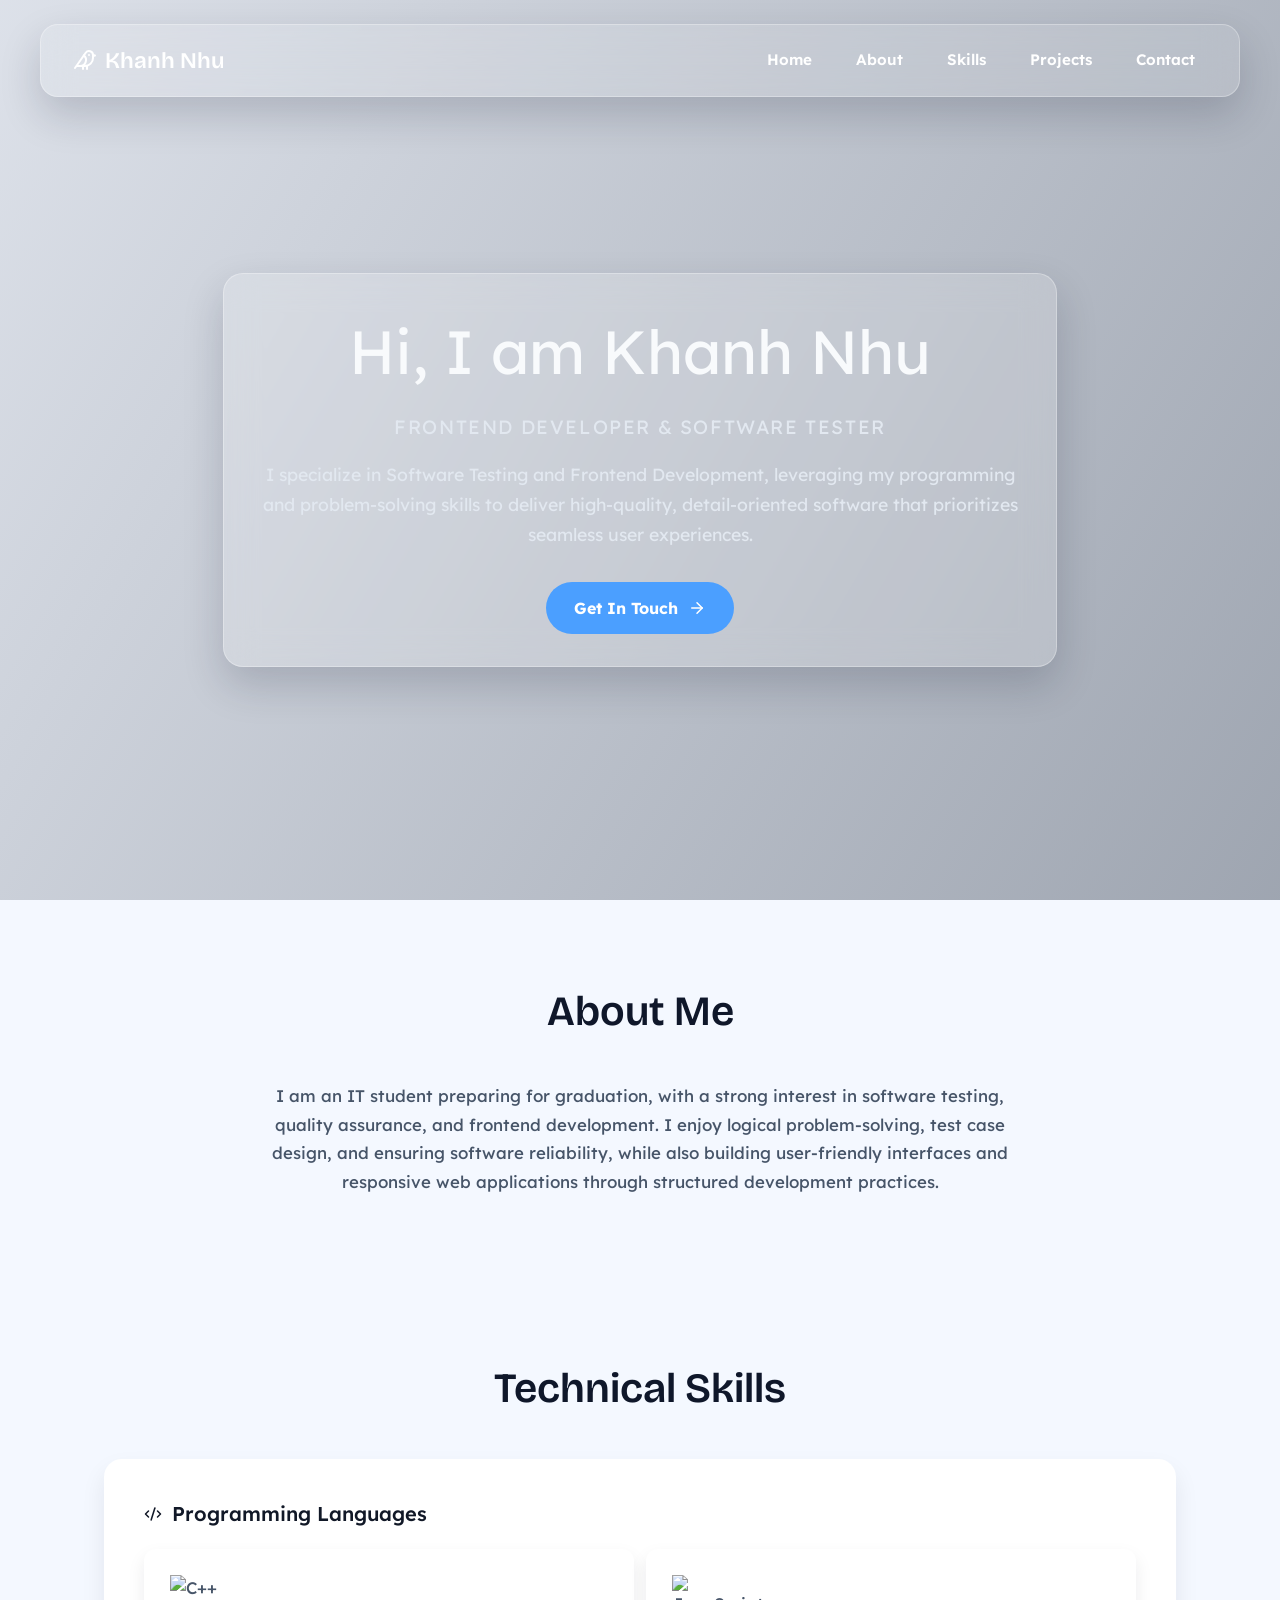
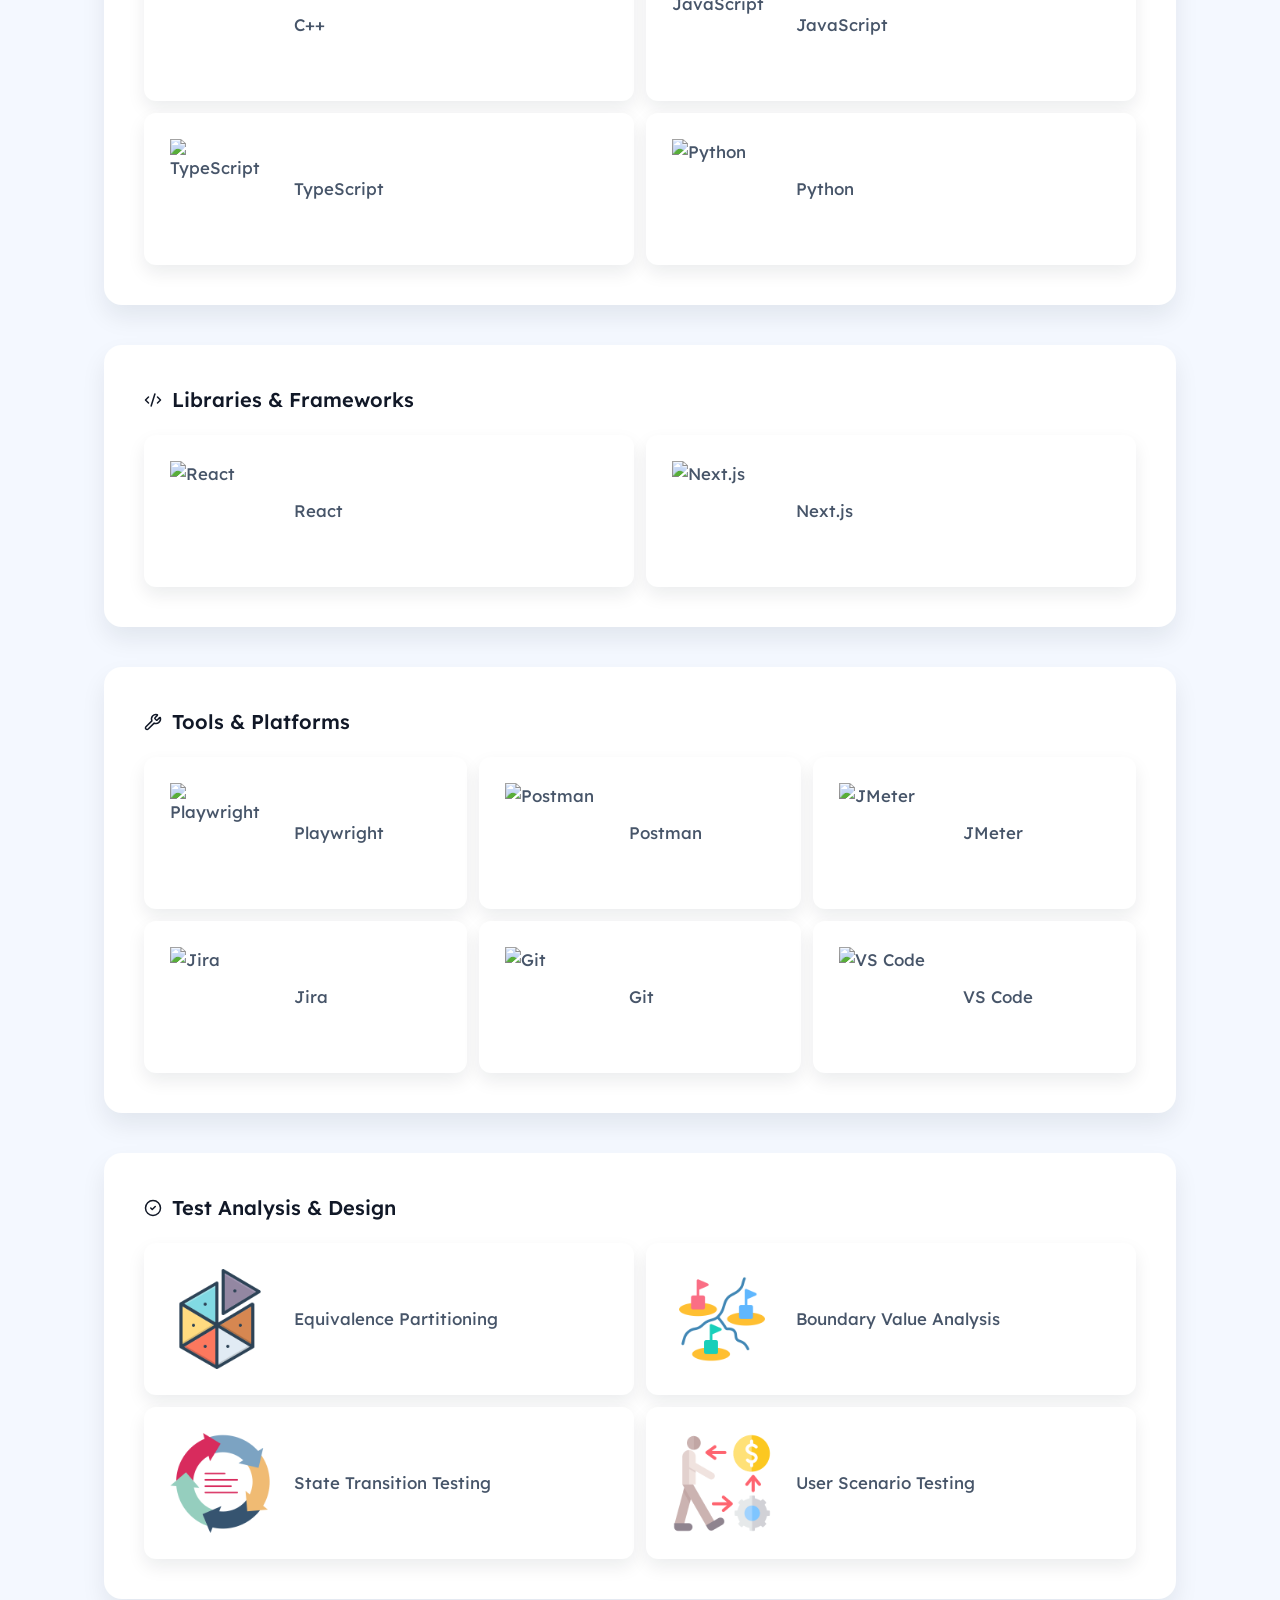
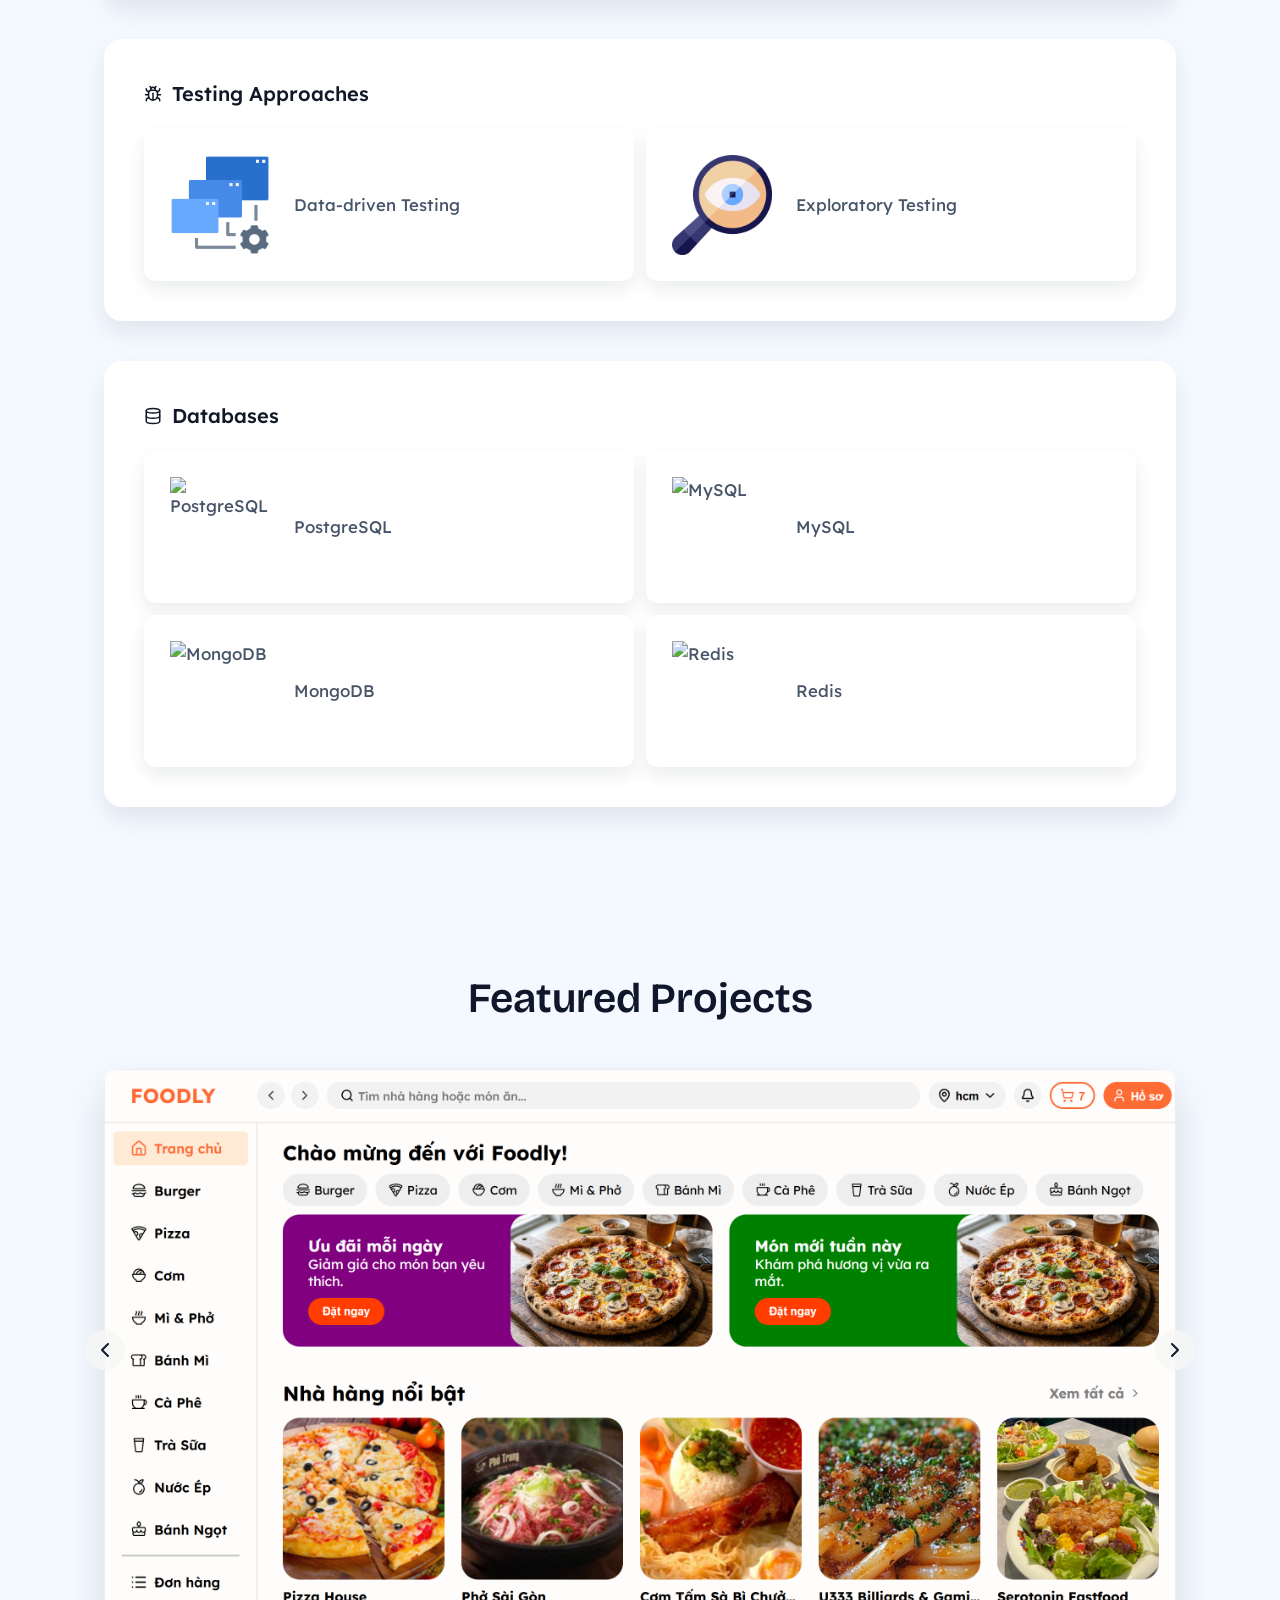
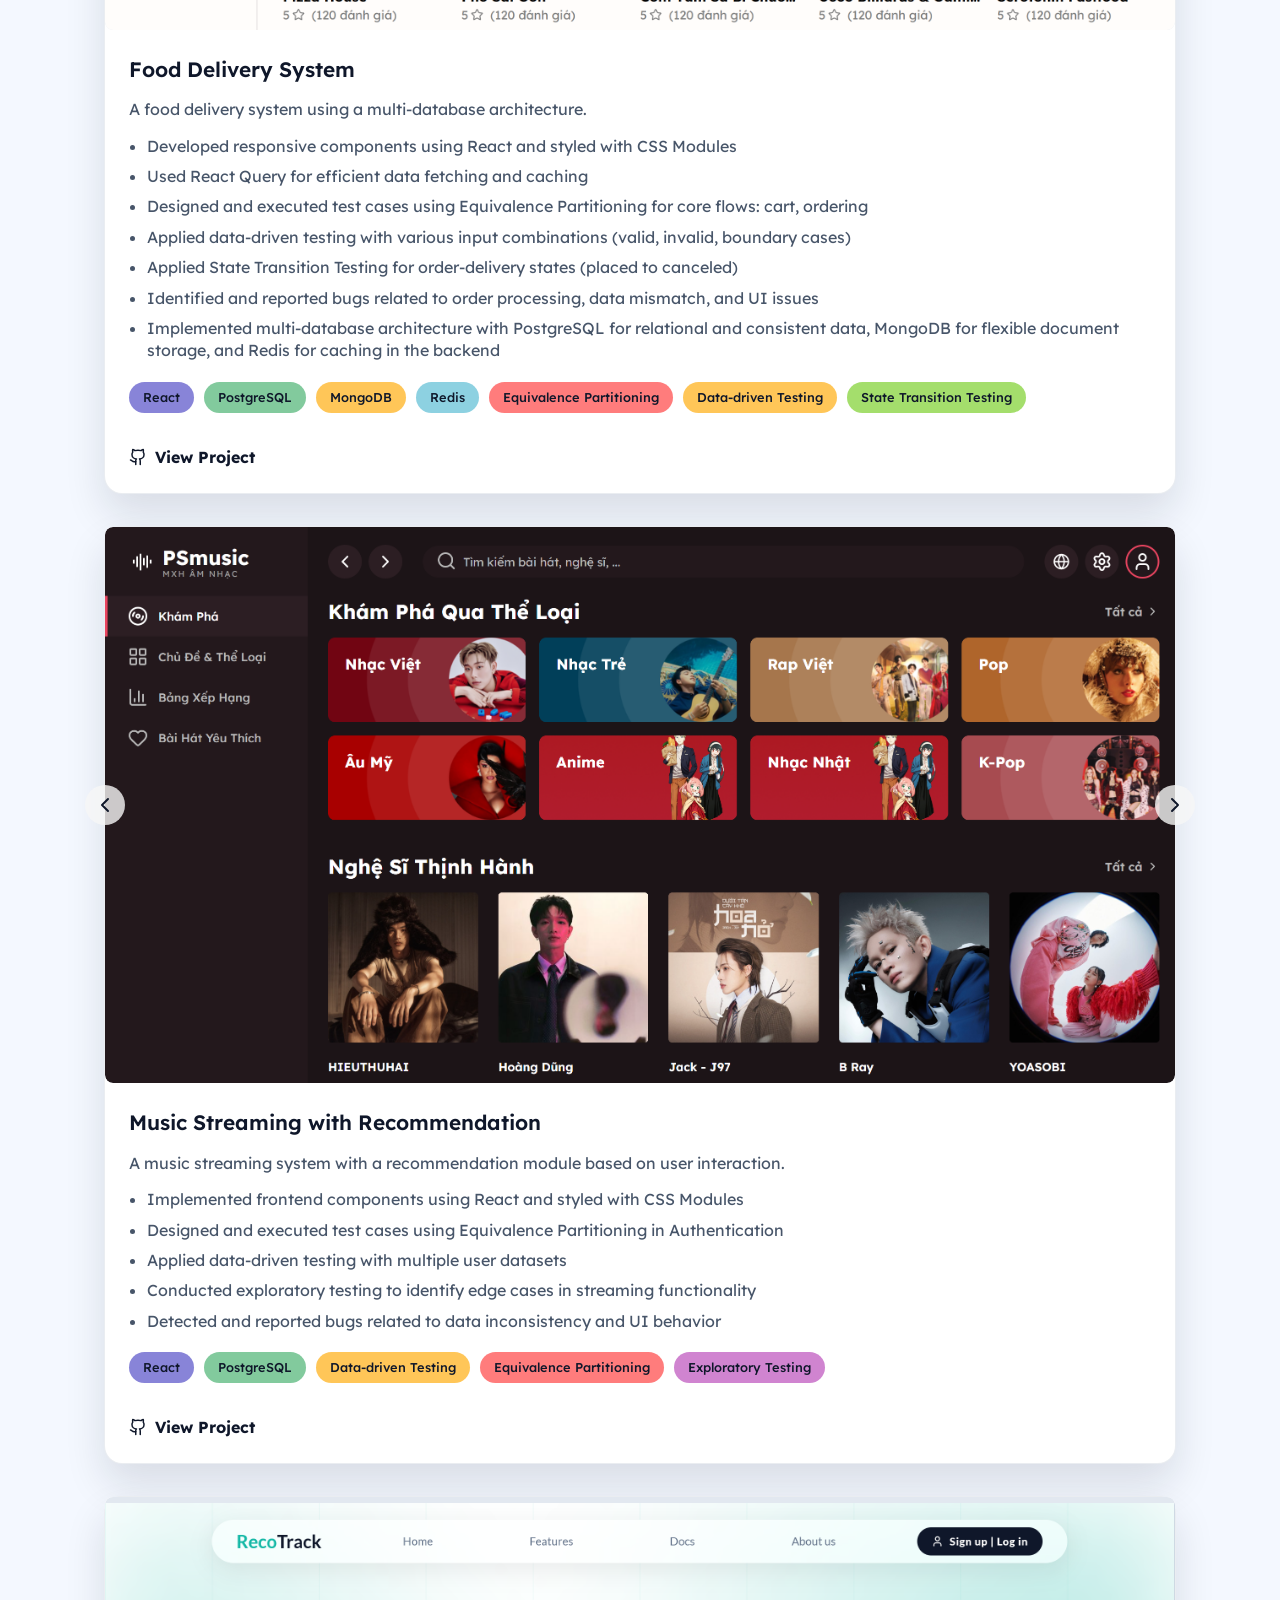
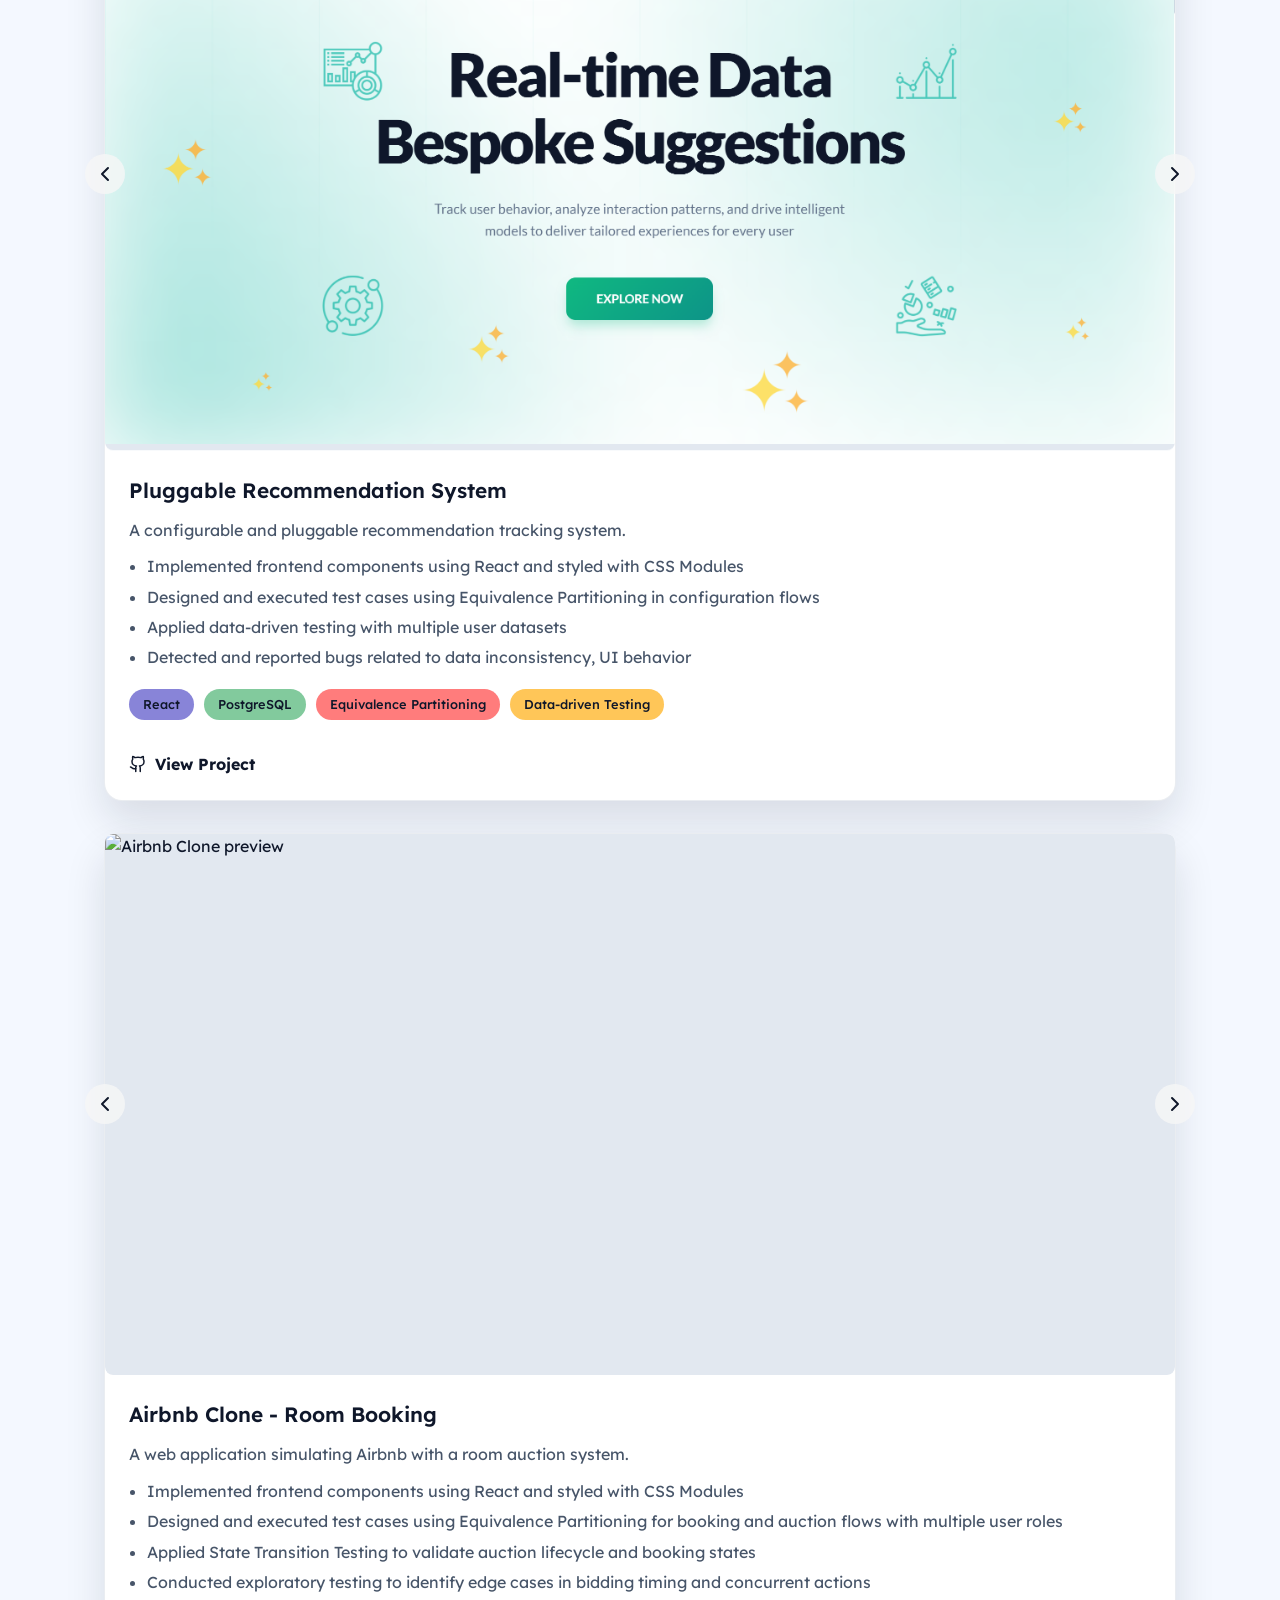
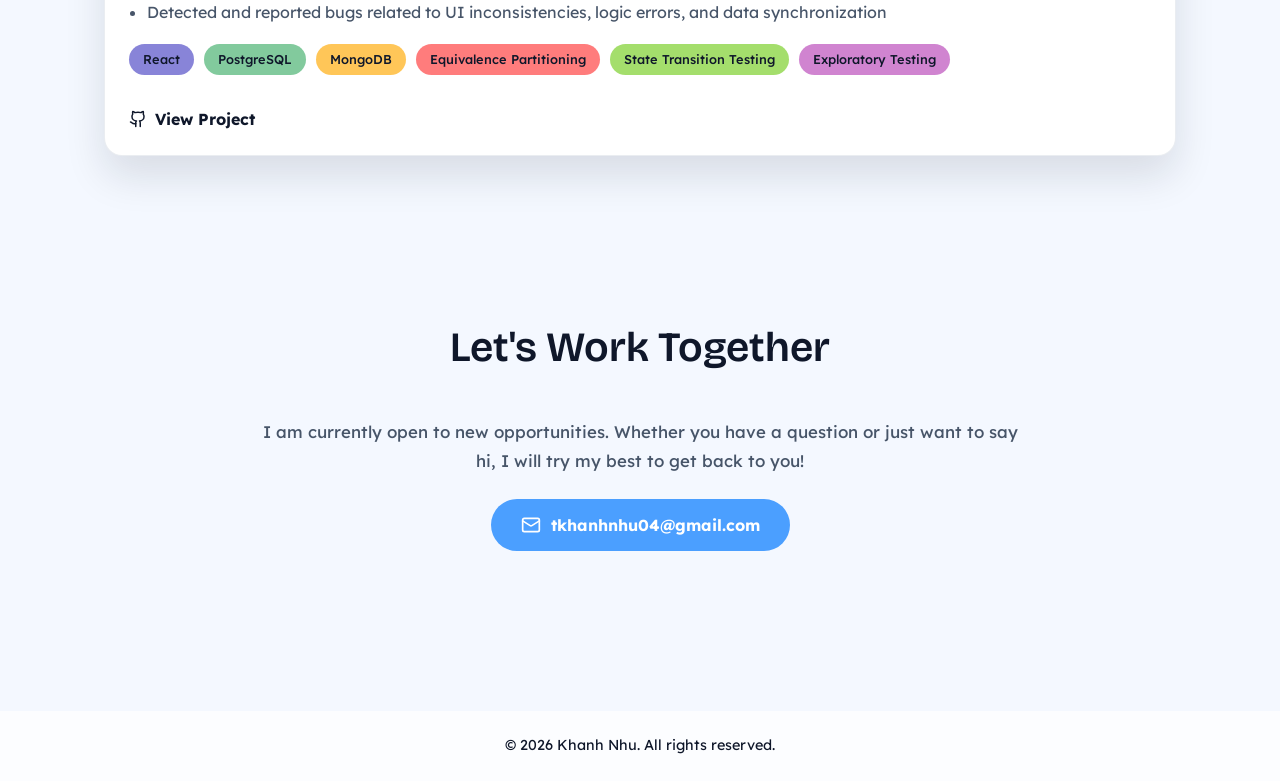
==== commit d88cbdc5: "Updates" ====
--- a/index.html
+++ b/index.html
@@ -10,8 +10,8 @@
       href="https://fonts.googleapis.com/css2?family=Bricolage+Grotesque:opsz,wght@12..96,200..800&family=Lexend:wght@100..900&display=swap"
       rel="stylesheet"
     />
-    <script type="module" crossorigin src="/assets/index-bIwojic1.js"></script>
-    <link rel="stylesheet" crossorigin href="/assets/index-BbPLP-sM.css">
+    <script type="module" crossorigin src="/assets/index-DsRrdRel.js"></script>
+    <link rel="stylesheet" crossorigin href="/assets/index-DYYducbj.css">
   </head>
   <body>
     <div id="root"></div>
--- a/assets/index-DYYducbj.css
+++ b/assets/index-DYYducbj.css
@@ -0,0 +1 @@
+@media(max-width:500px){._navLink_e6kug_2:first-child{display:none!important}}@media(max-width:580px){._nav_e6kug_2{flex-direction:column;gap:2px!important;padding:16px 8px!important;width:100vw;min-width:unset;box-sizing:border-box;overflow-x:auto}._navLinks_e6kug_16{flex-wrap:wrap;gap:2px;justify-content:center;width:100%;overflow-x:auto}._navLink_e6kug_2{font-size:.82rem;padding:6px 8px;min-width:60px;word-break:break-word}._skillItem_e6kug_29{gap:10px;flex-direction:column;align-items:flex-start;padding:12px 4px;font-size:.93rem;word-break:break-word}._skillItem_e6kug_29 span{word-break:break-word;font-size:.93rem;max-width:100%;display:block}._contactLink_e6kug_43{padding:8px 4px;font-size:.93rem;word-break:break-all;max-width:98vw;white-space:normal;text-align:center;justify-content:center}}@media(max-width:600px){._container_e6kug_54{padding:0 6px!important}._nav_e6kug_2{flex-direction:column;gap:8px;padding:10px 4px;width:100%;min-width:unset}._logo_e6kug_64{font-size:1.1rem}._navLinks_e6kug_16{gap:8px;font-size:.85rem}._hero_e6kug_71{padding:40px 4px;min-height:60vh}._heroCard_e6kug_75{margin-top:30px;padding:16px 8px}._heroTitle_e6kug_79{font-size:1.5rem}._heroSubtitle_e6kug_82{font-size:1rem}._heroDescription_e6kug_85{font-size:.95rem}._ctaButton_e6kug_88{padding:10px 16px;font-size:.95rem}._sectionTitle_e6kug_92{font-size:1.2rem;margin-bottom:18px}._about_e6kug_96{padding:32px 20px!important}._aboutText_e6kug_99{max-width:100%;padding:0 4px;font-size:.98rem}._skills_e6kug_104{padding:32px 20px!important}._skillsSection_e6kug_107{padding:0!important}._skillCategory_e6kug_110{padding:16px 6px}._skillCategoryTitle_e6kug_113{font-size:1rem!important;gap:6px}._skillIcon_e6kug_117,._skillBadge_e6kug_117{width:48px;height:48px;font-size:.9rem}._projects_e6kug_122{padding:32px 20px!important}._projectsGrid_e6kug_125{padding:0!important;gap:18px}._projectCard_e6kug_129{border-radius:10px}._projectImagesRow_e6kug_132{padding:0 28px}._chevronBtn_e6kug_139{padding:6px!important}._projectContent_e6kug_142{padding:12px 4px;gap:8px}._projectTitle_e6kug_146{font-size:1.05rem}._projectDesc_e6kug_149{font-size:.95rem}._projectBullets_e6kug_152{padding-left:12px;font-size:.93rem}._projectTech_e6kug_156{gap:6px}._techTag_e6kug_159{font-size:.7rem;padding:4px 8px}._projectLink_e6kug_163{font-size:.95rem;margin-top:10px}._contact_e6kug_43{padding:32px 20px!important}._contactText_e6kug_170{max-width:100%;font-size:.98rem;padding:0 4px}._contactLink_e6kug_43{padding:10px 12px;font-size:.9rem!important}._footer_e6kug_179{padding:10px 0;font-size:.85rem}}._page_e6kug_185{min-height:100vh;color:#0f172a;background:#f4f8ff}._container_e6kug_54{max-width:1200px;margin:0 auto;padding:0 24px}._gradientOverlay_e6kug_197{content:"";position:absolute;top:100vh;left:0;right:0;height:100vh;background:radial-gradient(circle at 20% 30%,rgba(75,159,255,.6) 0%,transparent 50%),radial-gradient(circle at 80% 70%,rgba(75,159,255,.4) 0%,transparent 40%),radial-gradient(circle at 50% 50%,rgba(244,248,255,.5) 0%,transparent 60%);filter:blur(80px);z-index:-1;pointer-events:none}._logo_e6kug_64{display:flex;align-items:center;gap:8px;font-family:Bricolage Grotesque,Lexend,Segoe UI,sans-serif;font-size:1.4rem;font-weight:600;color:#fff;cursor:pointer}._nav_e6kug_2{position:absolute;top:24px;left:50%;z-index:2;transform:translate(-50%);display:flex;align-items:center;justify-content:space-between;padding:16px 32px;width:min(1200px,calc(100% - 48px));margin:0 auto;background:#ffffff1a;border:1px solid rgba(255,255,255,.3);border-radius:18px;-webkit-backdrop-filter:blur(16px);backdrop-filter:blur(16px);box-shadow:0 18px 40px #0f172a2e}._navSticky_e6kug_243{position:fixed;width:100%;top:0;padding:12px 32px;background:#ffffffc0;border-radius:0;border:1px solid rgba(148,163,184,.25);box-shadow:0 18px 20px #0f172a1f}._navSticky_e6kug_243 ._logo_e6kug_64,._navSticky_e6kug_243 ._navLink_e6kug_2{color:#0f172a}._navSticky_e6kug_243 ._navLink_e6kug_2:hover{background:#0f172a;color:#f8fafc}._logo_e6kug_64{font-family:Bricolage Grotesque,Lexend,Segoe UI,sans-serif;font-size:1.4rem;font-weight:600;color:#fff}._navLinks_e6kug_16{display:flex;gap:20px;font-family:Lexend,Segoe UI,sans-serif;font-weight:600;font-size:.95rem}._navLink_e6kug_2{text-decoration:none;color:#fff;padding:8px 12px;border-radius:999px;transition:background .3s ease,color .3s ease}._navLink_e6kug_2:hover{background:#0f172a;color:#f8fafc}._hero_e6kug_71{position:relative;min-height:100vh;display:flex;align-items:center;justify-content:center;text-align:center;padding:80px 24px 120px;overflow:hidden}._heroMedia_e6kug_303{position:absolute;top:0;right:0;bottom:0;left:0;width:100%;height:100%;object-fit:cover;transform:scale(1.05)}._heroOverlay_e6kug_312{position:absolute;top:0;right:0;bottom:0;left:0;background:linear-gradient(120deg,#0f172a1a,#1e293b66)}._heroContent_e6kug_318{position:relative;z-index:1;max-width:760px;color:#f8fafc}._heroCard_e6kug_75{position:relative;z-index:1;margin-top:80px;padding:32px 36px;border-radius:20px;background:#ffffff2e;border:1px solid rgba(255,255,255,.3);-webkit-backdrop-filter:blur(16px);backdrop-filter:blur(16px);box-shadow:0 18px 40px #0f172a2e}._heroTitle_e6kug_79{font-family:Lexend,Segoe UI,sans-serif;font-size:clamp(2.6rem,5vw,3.8rem);margin-bottom:16px}._heroSubtitle_e6kug_82{font-size:1.2rem;text-transform:uppercase;letter-spacing:.1rem;color:#e2e8f0;margin-bottom:18px}._heroDescription_e6kug_85{font-size:1.1rem;line-height:1.7;margin-bottom:32px;color:#e2e8f0}._ctaButton_e6kug_88{display:inline-flex;align-items:center;gap:10px;position:relative;overflow:hidden;background:#4b9fff;color:#fff;padding:14px 28px;border-radius:999px;text-decoration:none;font-family:Lexend,Segoe UI,sans-serif;font-weight:700;transition:transform .2s ease,box-shadow .3s ease}._ctaButton_e6kug_88:hover{transform:scale(1.1);box-shadow:0 12px 24px #0f172a33;background:#4b9fff}._ctaButton_e6kug_88:hover:before{transform:translate(220%)}._sectionTitle_e6kug_92{font-family:Bricolage Grotesque,Lexend,Segoe UI,sans-serif;font-size:clamp(2rem,4vw,2.6rem);font-weight:600;text-align:center;margin-bottom:40px;color:#0f172a}._about_e6kug_96{padding:80px 64px;scroll-margin-top:80px}._aboutContent_e6kug_410{display:grid;grid-template-columns:repeat(auto-fit,minmax(280px,1fr));gap:40px;align-items:start}._aboutText_e6kug_99{font-family:Lexend,Segoe UI,sans-serif;font-size:1.05rem;font-weight:450;line-height:1.7;color:#475569;text-align:center;max-width:840px;margin:0 auto;padding:0 16px;box-sizing:border-box}._aboutHighlights_e6kug_430{display:grid;gap:14px;margin-top:30px}._highlightCard_e6kug_436{display:flex;align-items:center;gap:12px;background:#fff;padding:14px 16px;border-radius:14px;box-shadow:0 12px 24px #0f172a14;font-weight:600}._skillsSection_e6kug_107{border-radius:20px;padding:0 40px}._skills_e6kug_104{padding:80px 0;scroll-margin-top:80px}._skillsTitle_e6kug_457{font-size:1.4rem;margin-top:0;margin-bottom:24px;color:#0f172a}._skillsGrid_e6kug_464{display:grid;gap:40px;grid-template-columns:1fr}._skillCategory_e6kug_110{border-radius:18px;padding:40px;background:#fff;box-shadow:0 12px 24px #0f172a14;transition:transform .2s ease,box-shadow .2s ease,border-color .2s ease}._skillCategory_e6kug_110:hover{box-shadow:0 10px 20px #0f172a1f}._skillCategoryTitle_e6kug_113{display:flex;align-items:center;gap:10px;margin:0 0 20px;font-family:Lexend,Segoe UI,sans-serif;font-size:1.25rem;font-weight:550;color:#111827}._skillItems_e6kug_494{display:grid;grid-template-columns:repeat(4,minmax(0,1fr));gap:12px}._skillItemstwo_e6kug_500{grid-template-columns:repeat(2,minmax(0,1fr))}._skillItemsthree_e6kug_504{grid-template-columns:repeat(3,minmax(0,1fr))}._skillItemsfour_e6kug_508{grid-template-columns:repeat(4,minmax(0,1fr))}._skillItem_e6kug_29{display:flex;align-items:center;gap:24px;background:#fff;border:2px solid #fff;border-radius:12px;padding:24px;font-family:Lexend,Segoe UI,sans-serif;font-size:1.05rem;font-weight:450;color:#475569;box-shadow:0 8px 18px #0f172a14}._skillItem_e6kug_29:hover{border:2px solid #aabbd4;transition:border-color .2s ease,transform .2s ease}._skillIcon_e6kug_117{width:100px;height:100px;object-fit:contain}._skillBadge_e6kug_117{width:100px;height:100px;border-radius:10px;background:#0f172a;color:#f8fafc;display:inline-flex;align-items:center;justify-content:center;font-size:1rem;font-weight:700}._projects_e6kug_122{padding:80px 0;scroll-margin-top:80px}._projectsGrid_e6kug_125{display:grid;grid-template-columns:1fr;gap:32px;padding:0 40px}._projectCard_e6kug_129{background:#fff;border-radius:18px;overflow:visible;display:flex;flex-direction:column;box-shadow:0 20px 40px #0f172a1f;border:1px solid rgba(148,163,184,.2)}._projectImagesRow_e6kug_132{position:relative;display:flex;flex-direction:column;gap:8px;justify-content:center;align-items:center;background:#f8fafc;border-radius:8px;padding:0}._carouselViewport_e6kug_586{width:100%;overflow:hidden;border-radius:8px}._carouselTrack_e6kug_592{display:flex;width:100%;transition:transform .45s ease;will-change:transform}._carouselImage_e6kug_599{flex:0 0 100%}._chevronBtn_e6kug_139{position:absolute;top:50%;transform:translateY(-50%);background:#f7f7f7cc;border:none;border-radius:50%;padding:8px;cursor:pointer;z-index:2}._chevronLeft_e6kug_615{left:-20px}._chevronRight_e6kug_619{right:-20px}._chevronBtn_e6kug_139:hover{background:#e9e9e9}._projectImage_e6kug_132{width:100%;height:auto;display:block;object-fit:contain;border-radius:8px;background:#e2e8f0}._projectContent_e6kug_142{padding:24px;display:flex;flex-direction:column;gap:12px;flex:1}._projectTitle_e6kug_146{margin:0;font-family:Lexend,Segoe UI,sans-serif;font-size:1.3rem;font-weight:600;color:#0f172a}._projectDesc_e6kug_149{color:#475569;line-height:1.6}._projectBullets_e6kug_152{margin:0;padding-left:18px;color:#475569;line-height:1.4;list-style-type:disc}._projectBullets_e6kug_152 li{margin-bottom:8px}._projectTech_e6kug_156{display:flex;flex-wrap:wrap;gap:10px}._techTag_e6kug_159{background:#e2e8f0;color:#0f172a;padding:6px 14px;border-radius:999px;font-size:.8rem;font-weight:500}._projectLink_e6kug_163{display:inline-flex;align-items:center;gap:8px;text-decoration:none;color:#0f172a;font-weight:700;margin-top:20px}._projectLink_e6kug_163:hover{color:#4b9fff}._contact_e6kug_43{padding:80px 64px 160px;scroll-margin-top:80px;text-align:center}._contactText_e6kug_170{font-family:Lexend,Segoe UI,sans-serif;font-size:1.05rem;font-weight:450;line-height:1.7;color:#475569;text-align:center;max-width:810px;margin:0 auto;padding:0 16px;box-sizing:border-box}._contactLink_e6kug_43{display:inline-flex;align-items:center;gap:10px;background:#4b9fff;color:#fff;padding:14px 30px;margin-top:24px;border-radius:999px;text-decoration:none;font-weight:700;justify-content:center;transition:transform .2s ease,box-shadow .3s ease}._contactLink_e6kug_43:hover{transform:scale(1.1);box-shadow:0 12px 24px #0f172a33;background:#4b9fff}._footer_e6kug_179{background:#ffffffc0;color:#0f172a;padding:24px 0;text-align:center}._footerText_e6kug_745{margin:0;font-family:Lexend,Segoe UI,sans-serif;font-size:.9rem}@media(max-width:860px){._nav_e6kug_2{flex-direction:column;gap:12px}._navLinks_e6kug_16{flex-wrap:wrap;justify-content:center}._hero_e6kug_71{padding:70px 20px 80px}._skillItems_e6kug_494{grid-template-columns:repeat(2,minmax(0,1fr))}}@media(max-width:600px){._skillItems_e6kug_494{grid-template-columns:1fr}}/*! tailwindcss v4.2.2 | MIT License | https://tailwindcss.com */@layer properties{@supports (((-webkit-hyphens:none)) and (not (margin-trim:inline))) or ((-moz-orient:inline) and (not (color:rgb(from red r g b)))){*,:before,:after,::backdrop{--tw-rotate-x:initial;--tw-rotate-y:initial;--tw-rotate-z:initial;--tw-skew-x:initial;--tw-skew-y:initial}}}@layer theme{:root,:host{--font-sans:ui-sans-serif, system-ui, sans-serif, "Apple Color Emoji", "Segoe UI Emoji", "Segoe UI Symbol", "Noto Color Emoji";--font-mono:ui-monospace, SFMono-Regular, Menlo, Monaco, Consolas, "Liberation Mono", "Courier New", monospace;--default-font-family:var(--font-sans);--default-mono-font-family:var(--font-mono)}}@layer base{*,:after,:before,::backdrop{box-sizing:border-box;border:0 solid;margin:0;padding:0}::file-selector-button{box-sizing:border-box;border:0 solid;margin:0;padding:0}html,:host{-webkit-text-size-adjust:100%;-moz-tab-size:4;tab-size:4;line-height:1.5;font-family:var(--default-font-family,ui-sans-serif, system-ui, sans-serif, "Apple Color Emoji", "Segoe UI Emoji", "Segoe UI Symbol", "Noto Color Emoji");font-feature-settings:var(--default-font-feature-settings,normal);font-variation-settings:var(--default-font-variation-settings,normal);-webkit-tap-highlight-color:transparent}hr{height:0;color:inherit;border-top-width:1px}abbr:where([title]){-webkit-text-decoration:underline dotted;text-decoration:underline dotted}h1,h2,h3,h4,h5,h6{font-size:inherit;font-weight:inherit}a{color:inherit;-webkit-text-decoration:inherit;text-decoration:inherit}b,strong{font-weight:bolder}code,kbd,samp,pre{font-family:var(--default-mono-font-family,ui-monospace, SFMono-Regular, Menlo, Monaco, Consolas, "Liberation Mono", "Courier New", monospace);font-feature-settings:var(--default-mono-font-feature-settings,normal);font-variation-settings:var(--default-mono-font-variation-settings,normal);font-size:1em}small{font-size:80%}sub,sup{vertical-align:baseline;font-size:75%;line-height:0;position:relative}sub{bottom:-.25em}sup{top:-.5em}table{text-indent:0;border-color:inherit;border-collapse:collapse}:-moz-focusring{outline:auto}progress{vertical-align:baseline}summary{display:list-item}ol,ul,menu{list-style:none}img,svg,video,canvas,audio,iframe,embed,object{vertical-align:middle;display:block}img,video{max-width:100%;height:auto}button,input,select,optgroup,textarea{font:inherit;font-feature-settings:inherit;font-variation-settings:inherit;letter-spacing:inherit;color:inherit;opacity:1;background-color:#0000;border-radius:0}::file-selector-button{font:inherit;font-feature-settings:inherit;font-variation-settings:inherit;letter-spacing:inherit;color:inherit;opacity:1;background-color:#0000;border-radius:0}:where(select:is([multiple],[size])) optgroup{font-weight:bolder}:where(select:is([multiple],[size])) optgroup option{padding-inline-start:20px}::file-selector-button{margin-inline-end:4px}::placeholder{opacity:1}@supports (not ((-webkit-appearance:-apple-pay-button))) or (contain-intrinsic-size:1px){::placeholder{color:currentColor}@supports (color:color-mix(in lab,red,red)){::placeholder{color:color-mix(in oklab,currentcolor 50%,transparent)}}}textarea{resize:vertical}::-webkit-search-decoration{-webkit-appearance:none}::-webkit-date-and-time-value{min-height:1lh;text-align:inherit}::-webkit-datetime-edit{display:inline-flex}::-webkit-datetime-edit-fields-wrapper{padding:0}::-webkit-datetime-edit{padding-block:0}::-webkit-datetime-edit-year-field{padding-block:0}::-webkit-datetime-edit-month-field{padding-block:0}::-webkit-datetime-edit-day-field{padding-block:0}::-webkit-datetime-edit-hour-field{padding-block:0}::-webkit-datetime-edit-minute-field{padding-block:0}::-webkit-datetime-edit-second-field{padding-block:0}::-webkit-datetime-edit-millisecond-field{padding-block:0}::-webkit-datetime-edit-meridiem-field{padding-block:0}::-webkit-calendar-picker-indicator{line-height:1}:-moz-ui-invalid{box-shadow:none}button,input:where([type=button],[type=reset],[type=submit]){-webkit-appearance:button;-moz-appearance:button;appearance:button}::file-selector-button{-webkit-appearance:button;-moz-appearance:button;appearance:button}::-webkit-inner-spin-button{height:auto}::-webkit-outer-spin-button{height:auto}[hidden]:where(:not([hidden=until-found])){display:none!important}}@layer components;@layer utilities{.transform{transform:var(--tw-rotate-x,) var(--tw-rotate-y,) var(--tw-rotate-z,) var(--tw-skew-x,) var(--tw-skew-y,)}.resize{resize:both}}*{box-sizing:border-box}html{scroll-behavior:smooth;scroll-padding-top:90px}body{background:#f4f3f0;margin:0;font-family:Lexend,Segoe UI,sans-serif}@property --tw-rotate-x{syntax:"*";inherits:false}@property --tw-rotate-y{syntax:"*";inherits:false}@property --tw-rotate-z{syntax:"*";inherits:false}@property --tw-skew-x{syntax:"*";inherits:false}@property --tw-skew-y{syntax:"*";inherits:false}
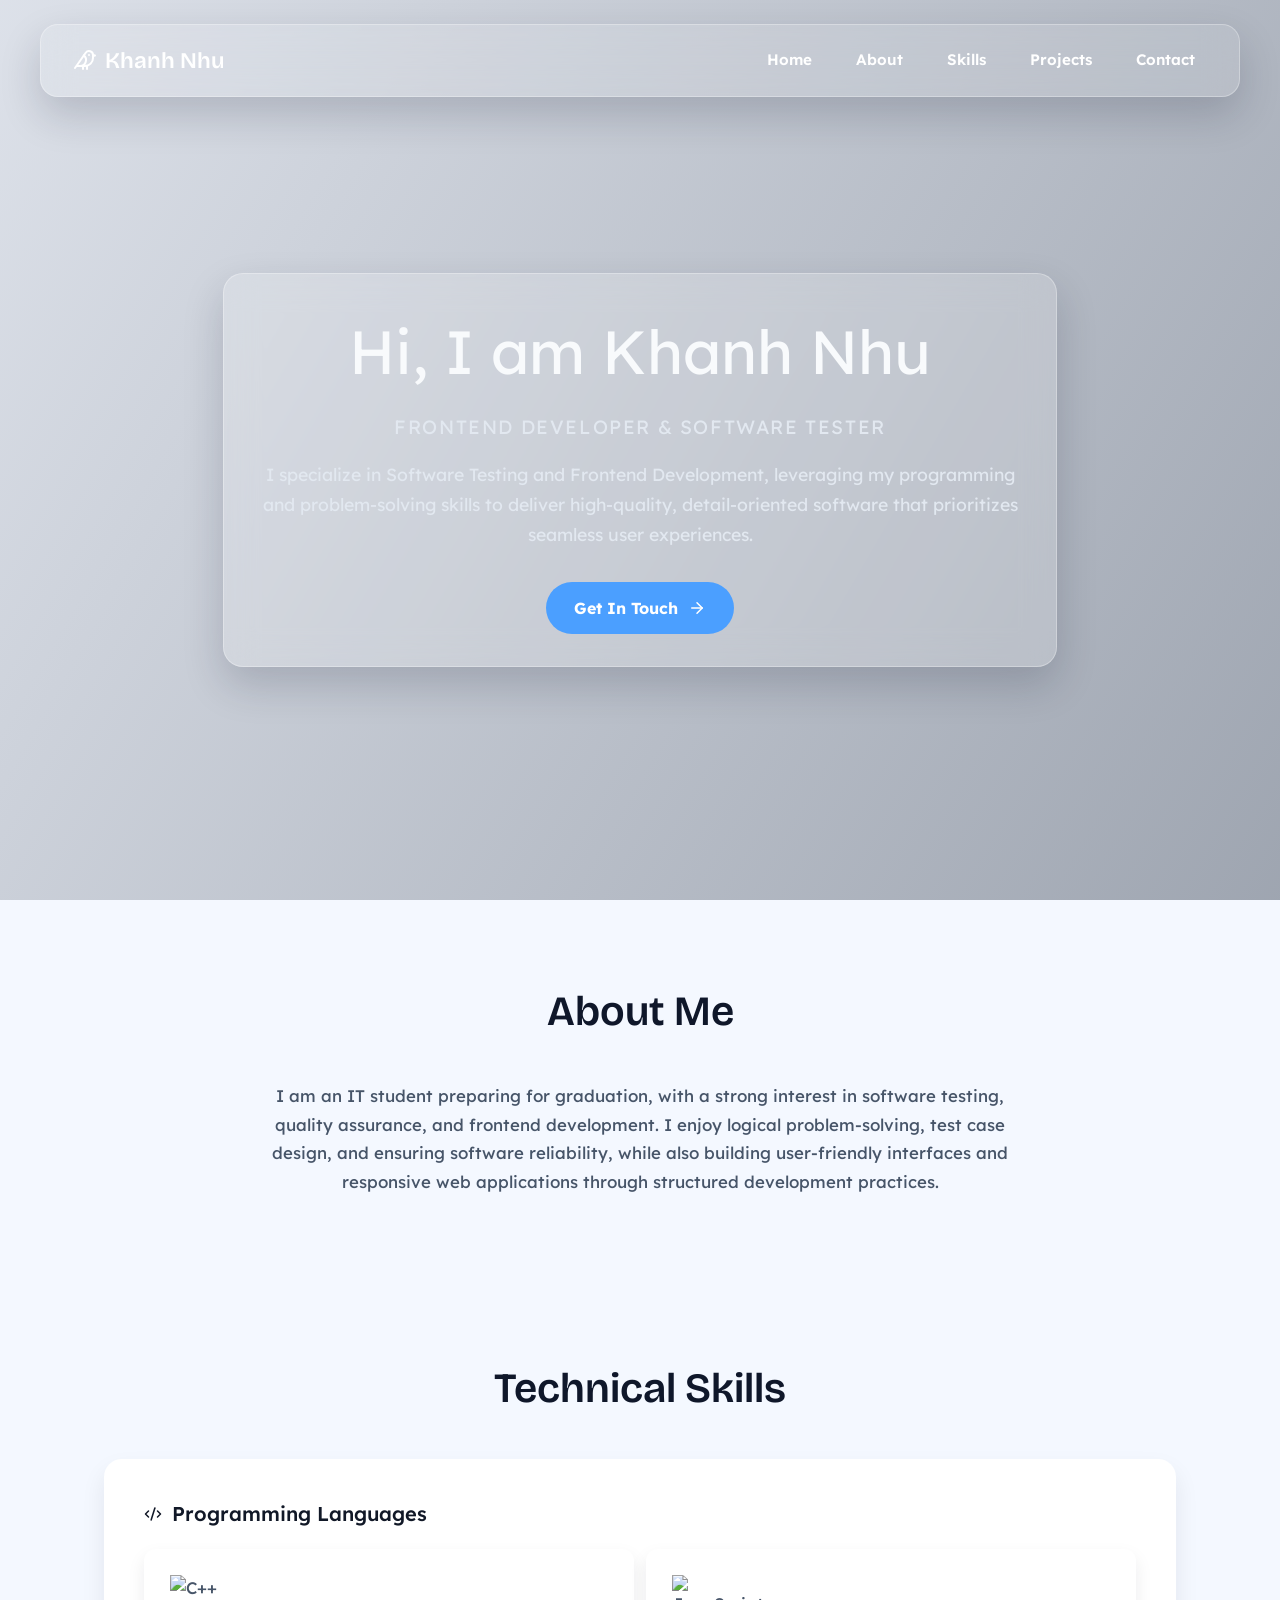
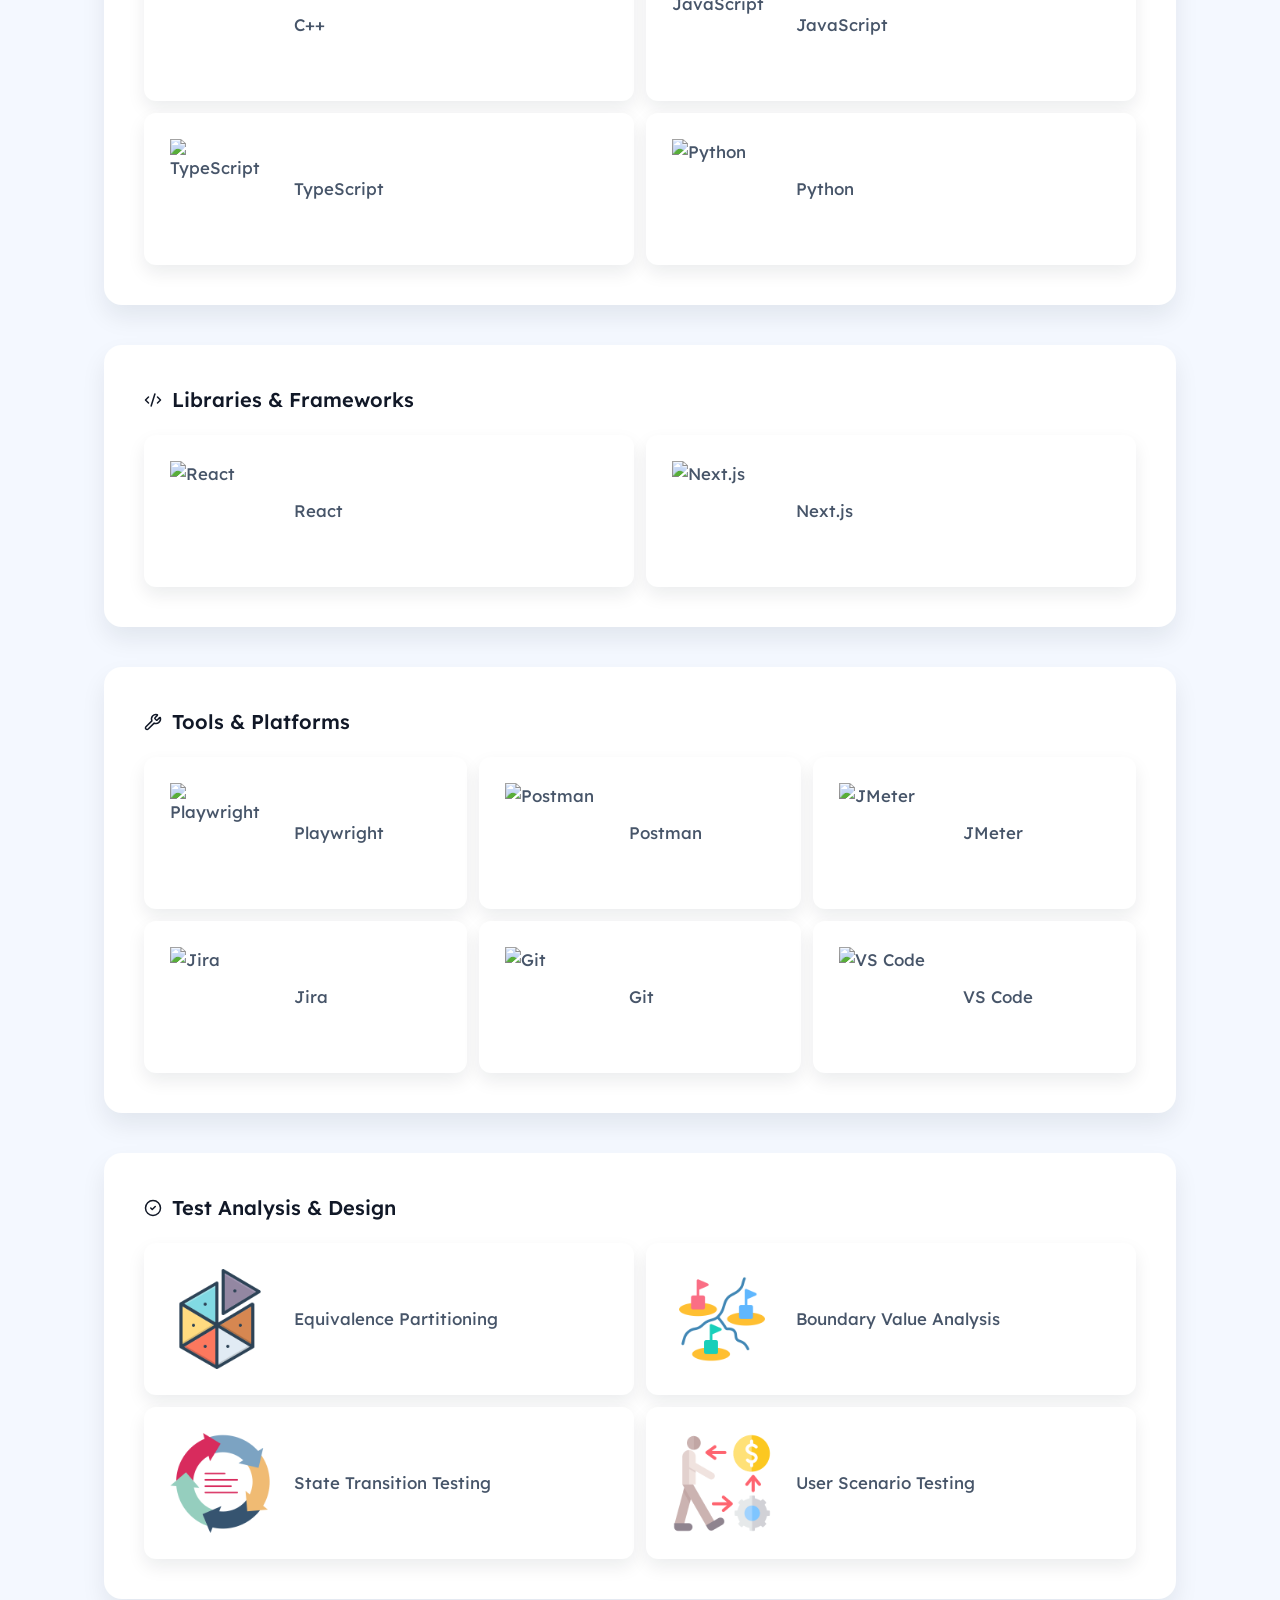
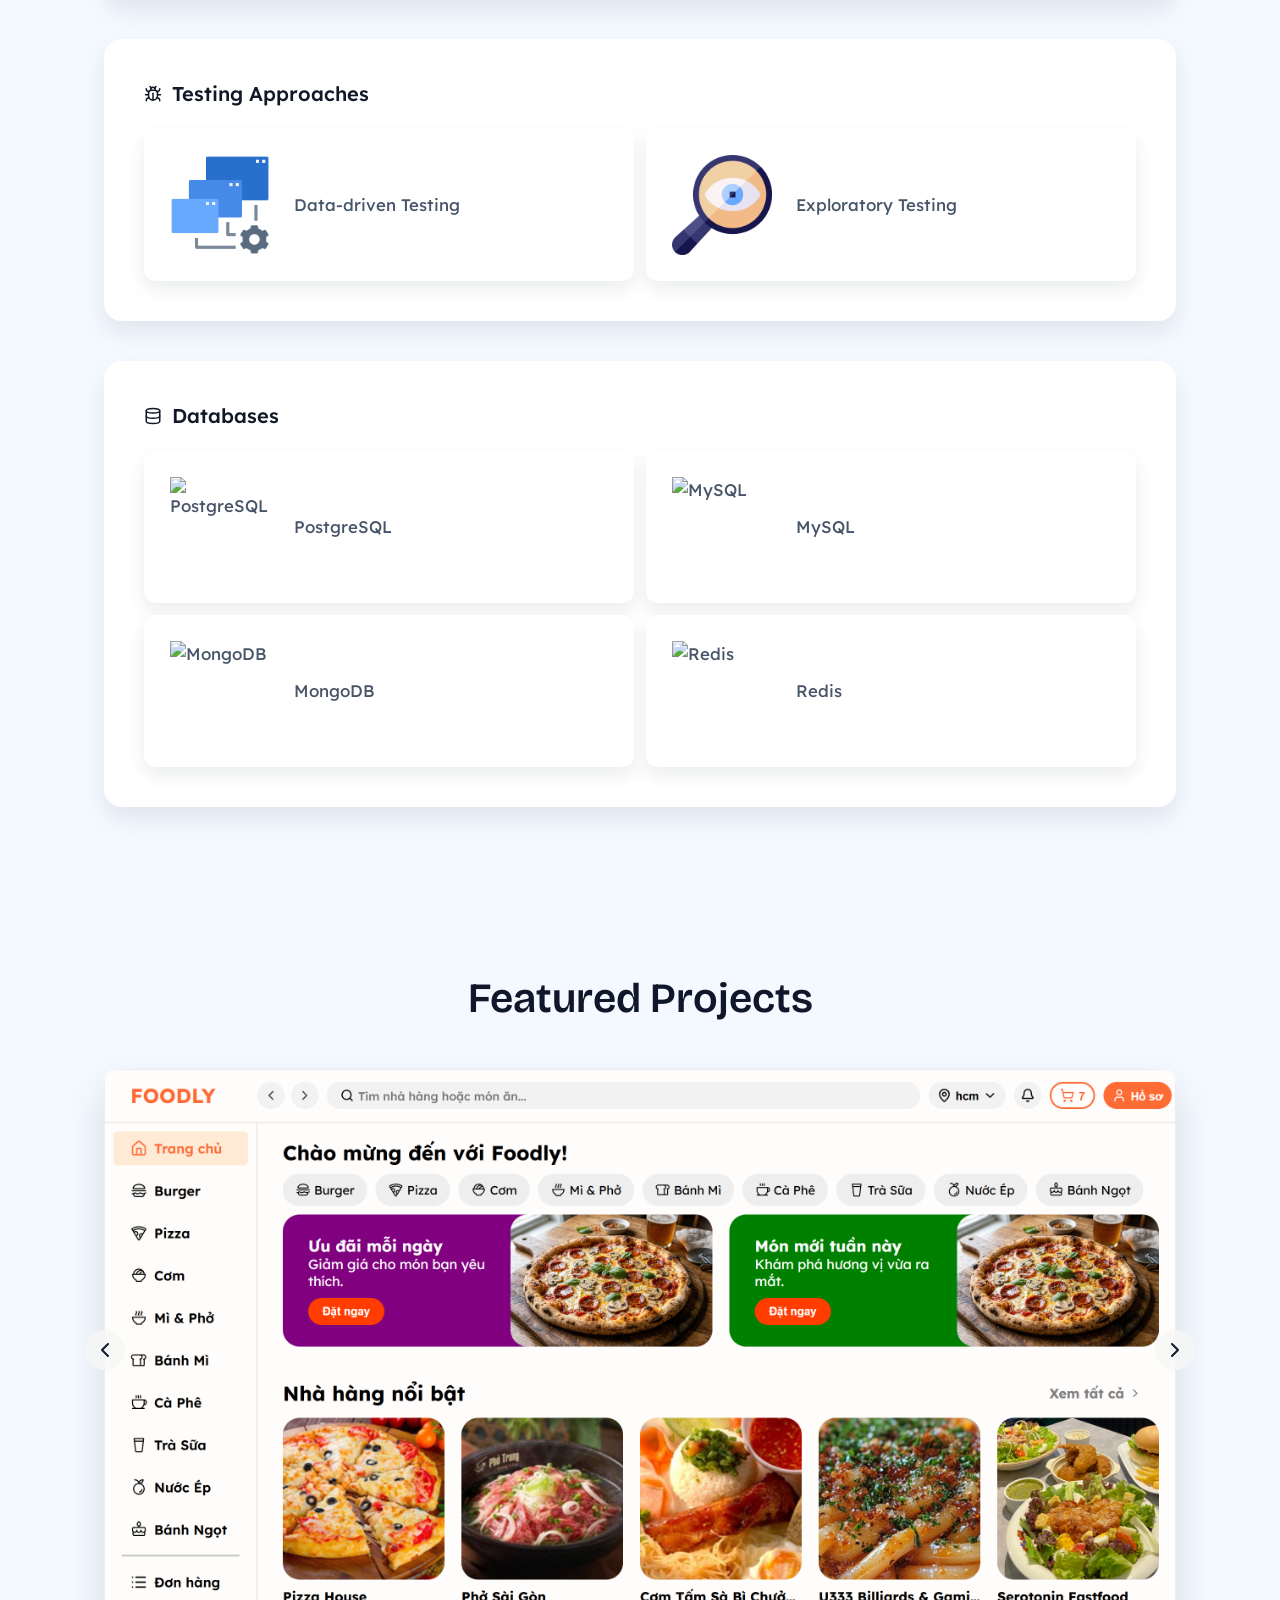
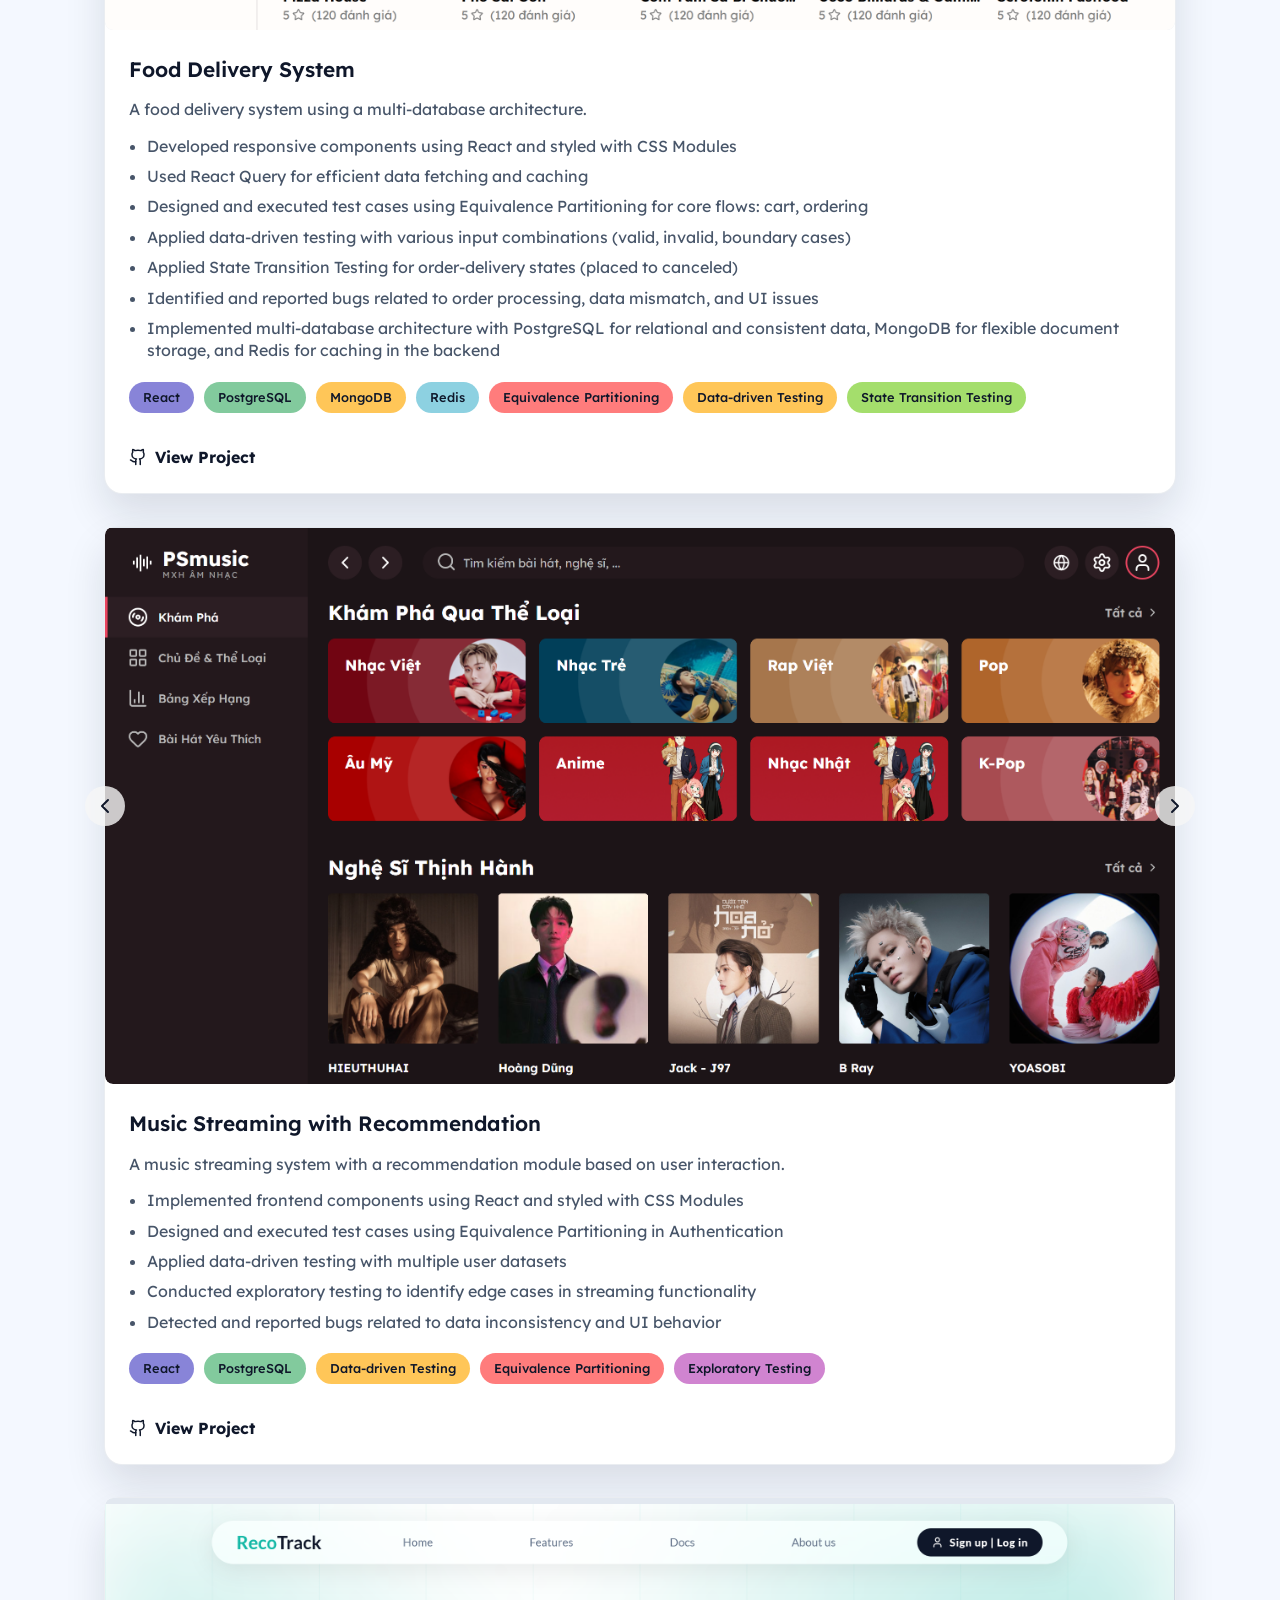
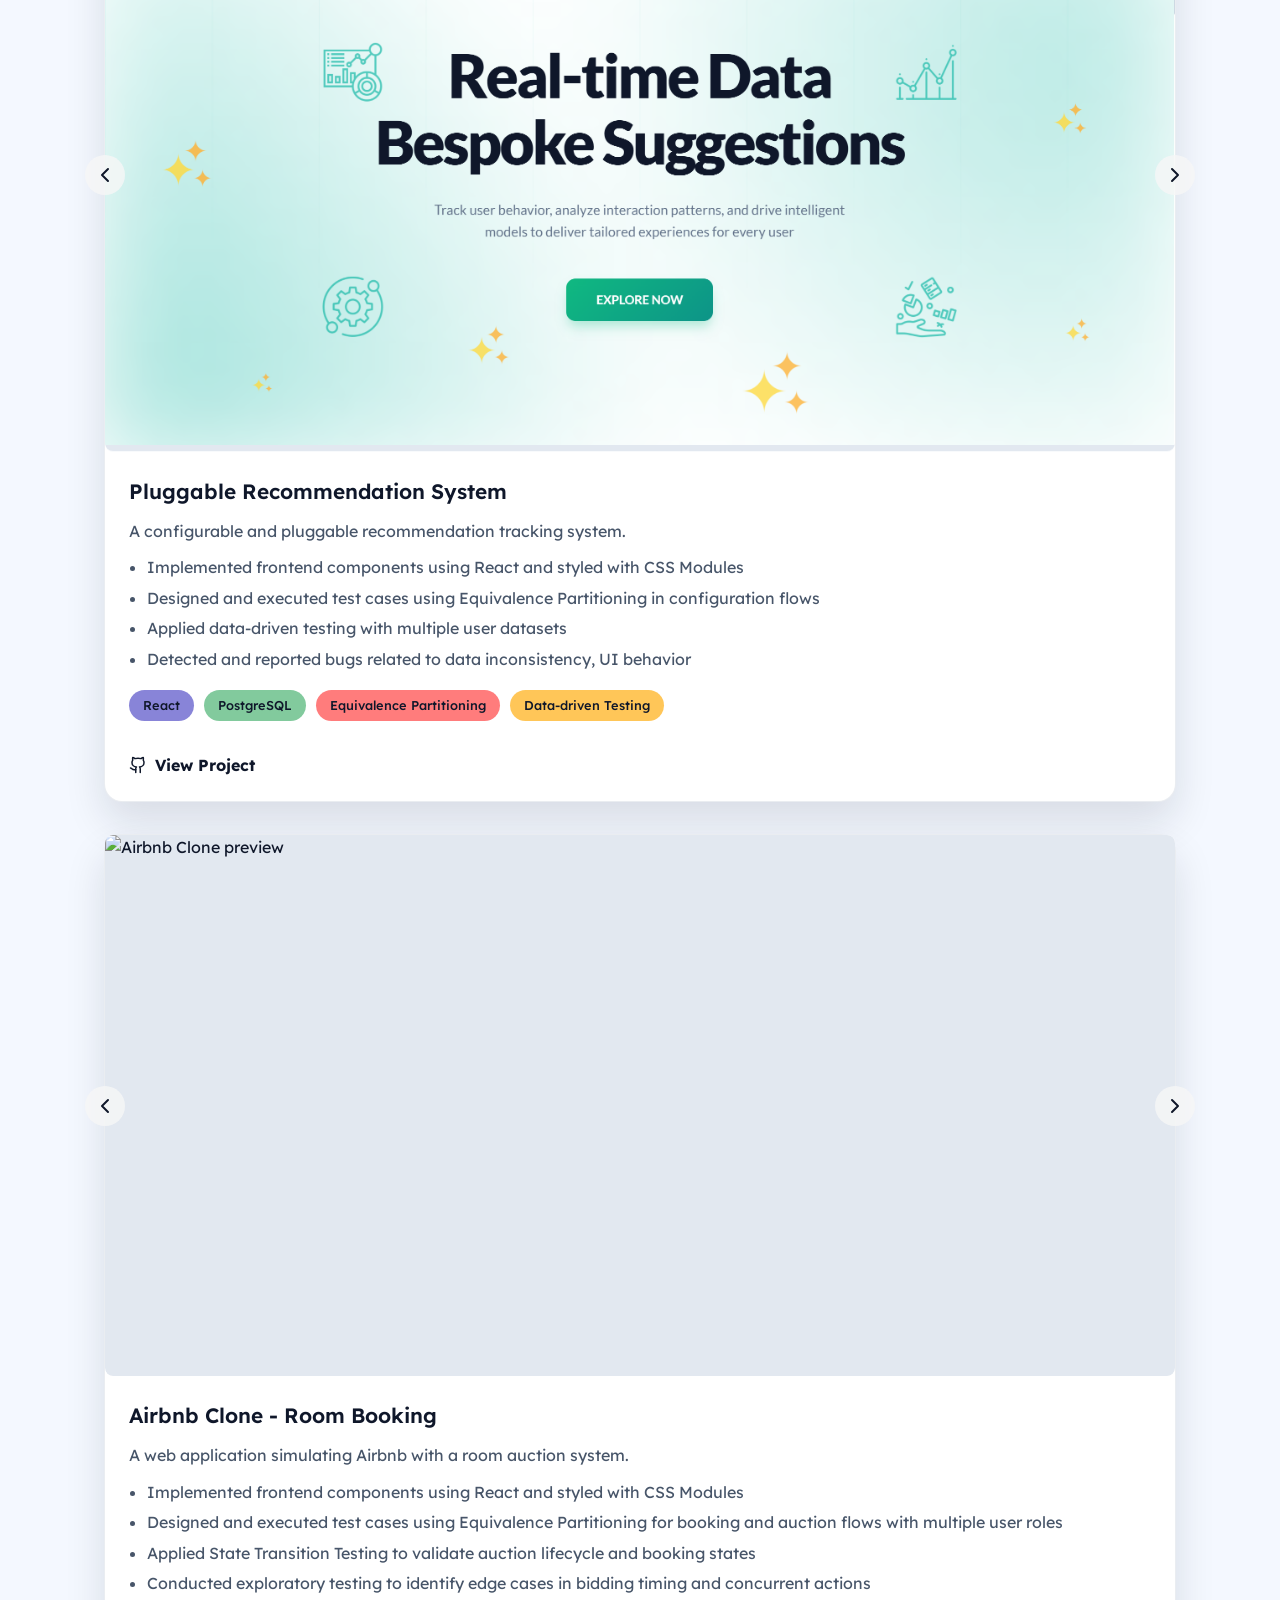
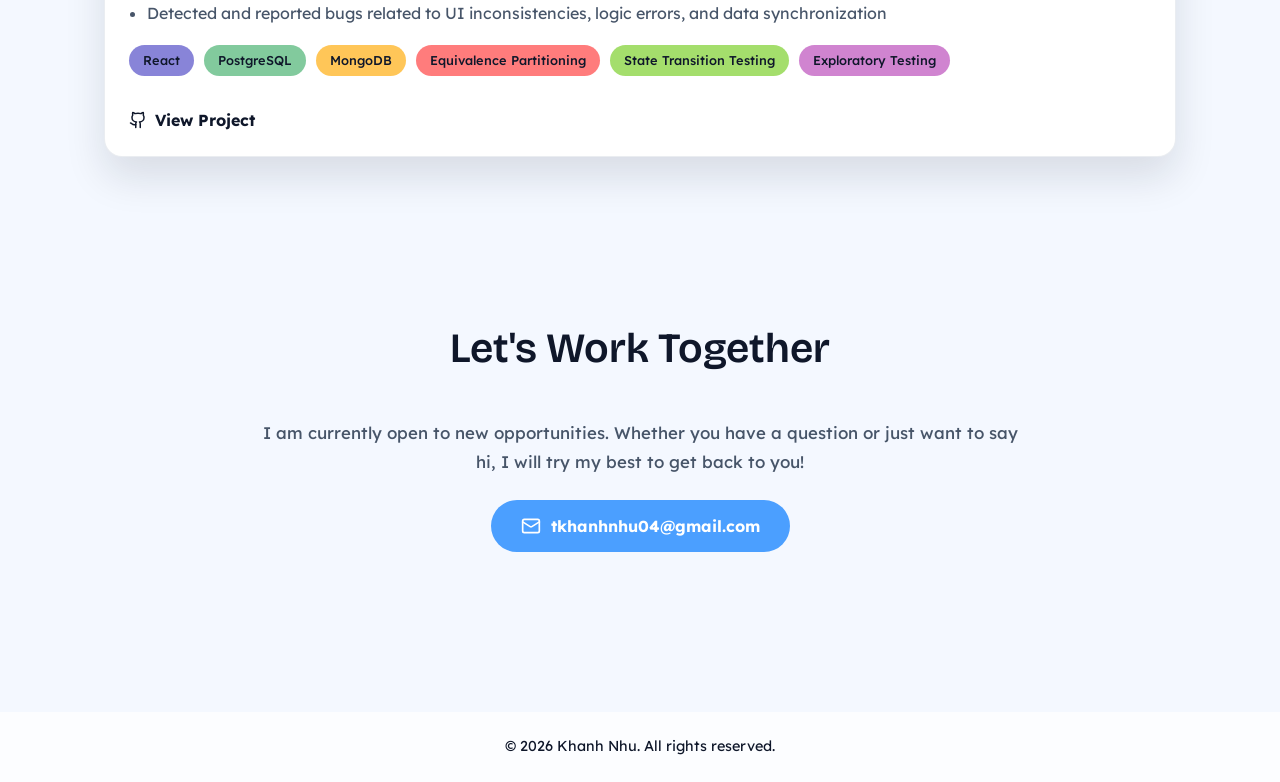
==== commit f559f8c7: "Updates" ====
--- a/index.html
+++ b/index.html
@@ -10,7 +10,7 @@
       href="https://fonts.googleapis.com/css2?family=Bricolage+Grotesque:opsz,wght@12..96,200..800&family=Lexend:wght@100..900&display=swap"
       rel="stylesheet"
     />
-    <script type="module" crossorigin src="/assets/index-DsRrdRel.js"></script>
+    <script type="module" crossorigin src="/assets/index-DwzcOego.js"></script>
     <link rel="stylesheet" crossorigin href="/assets/index-DYYducbj.css">
   </head>
   <body>
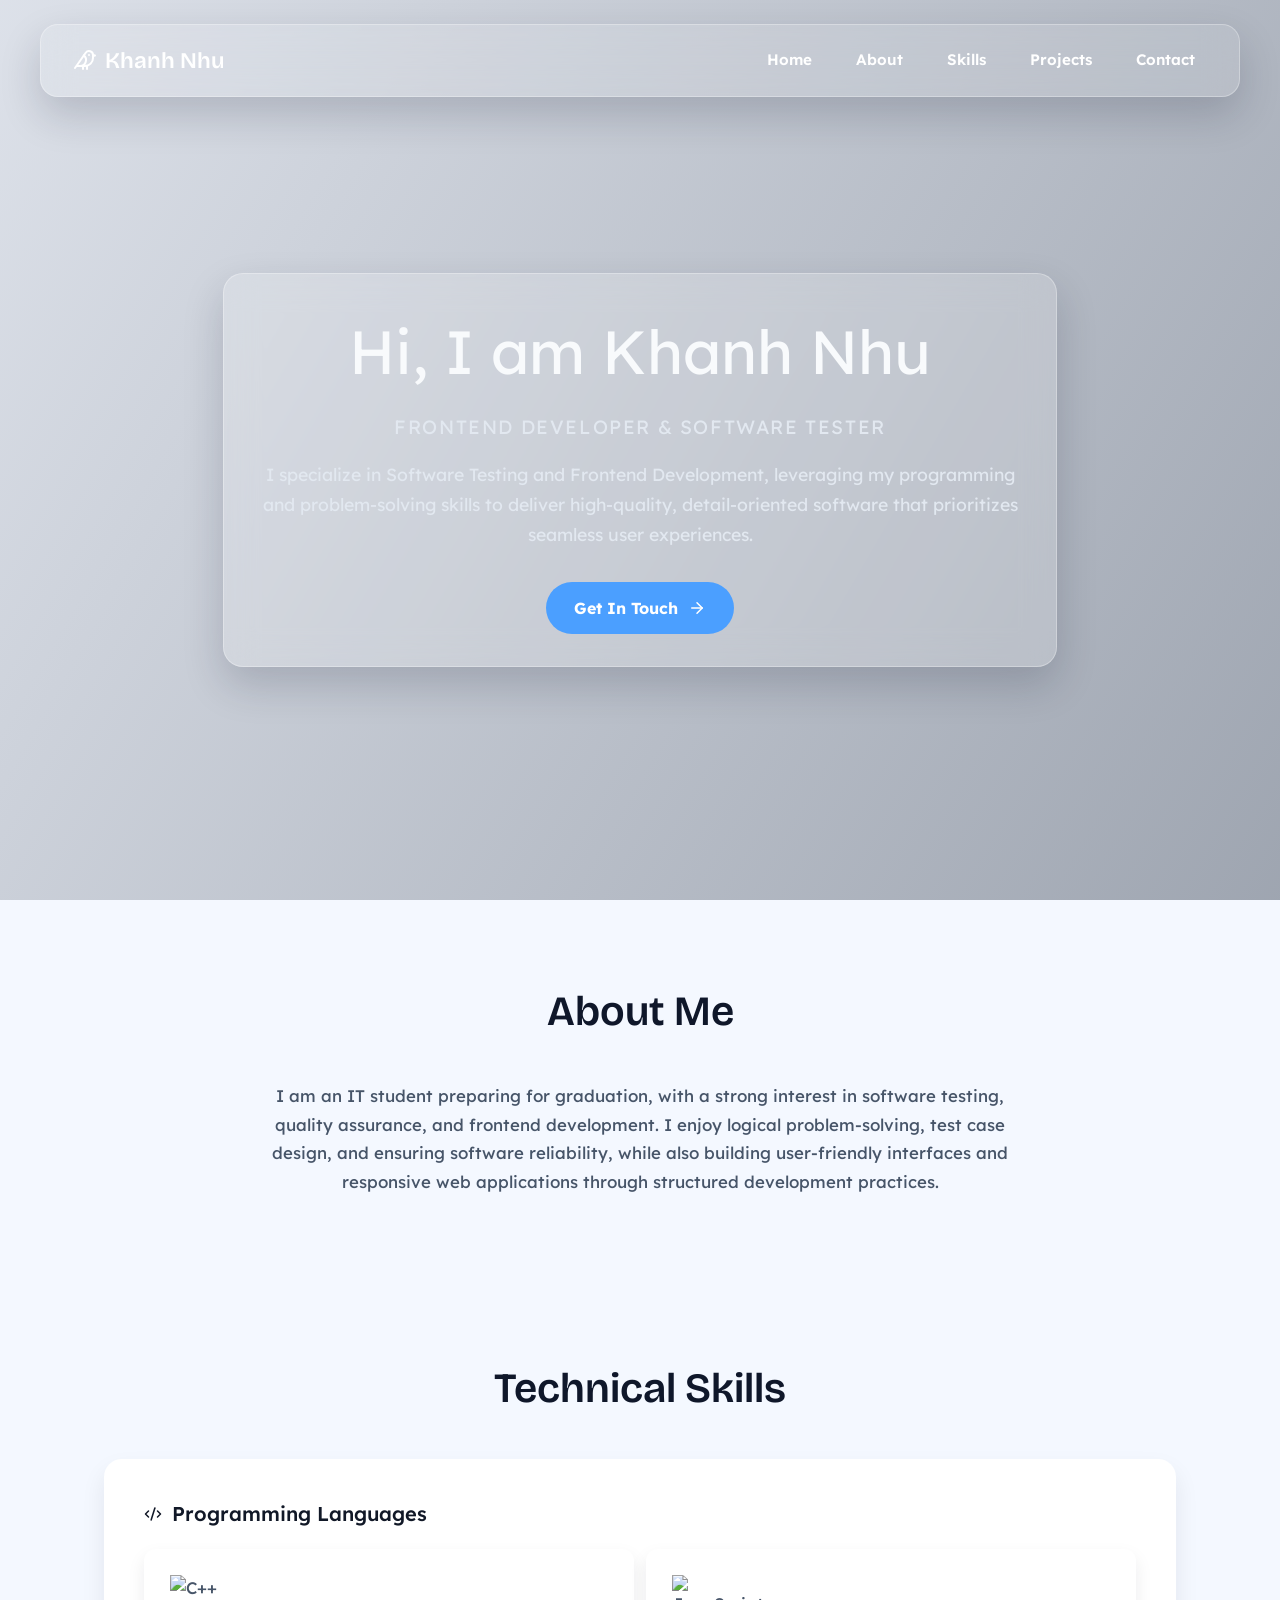
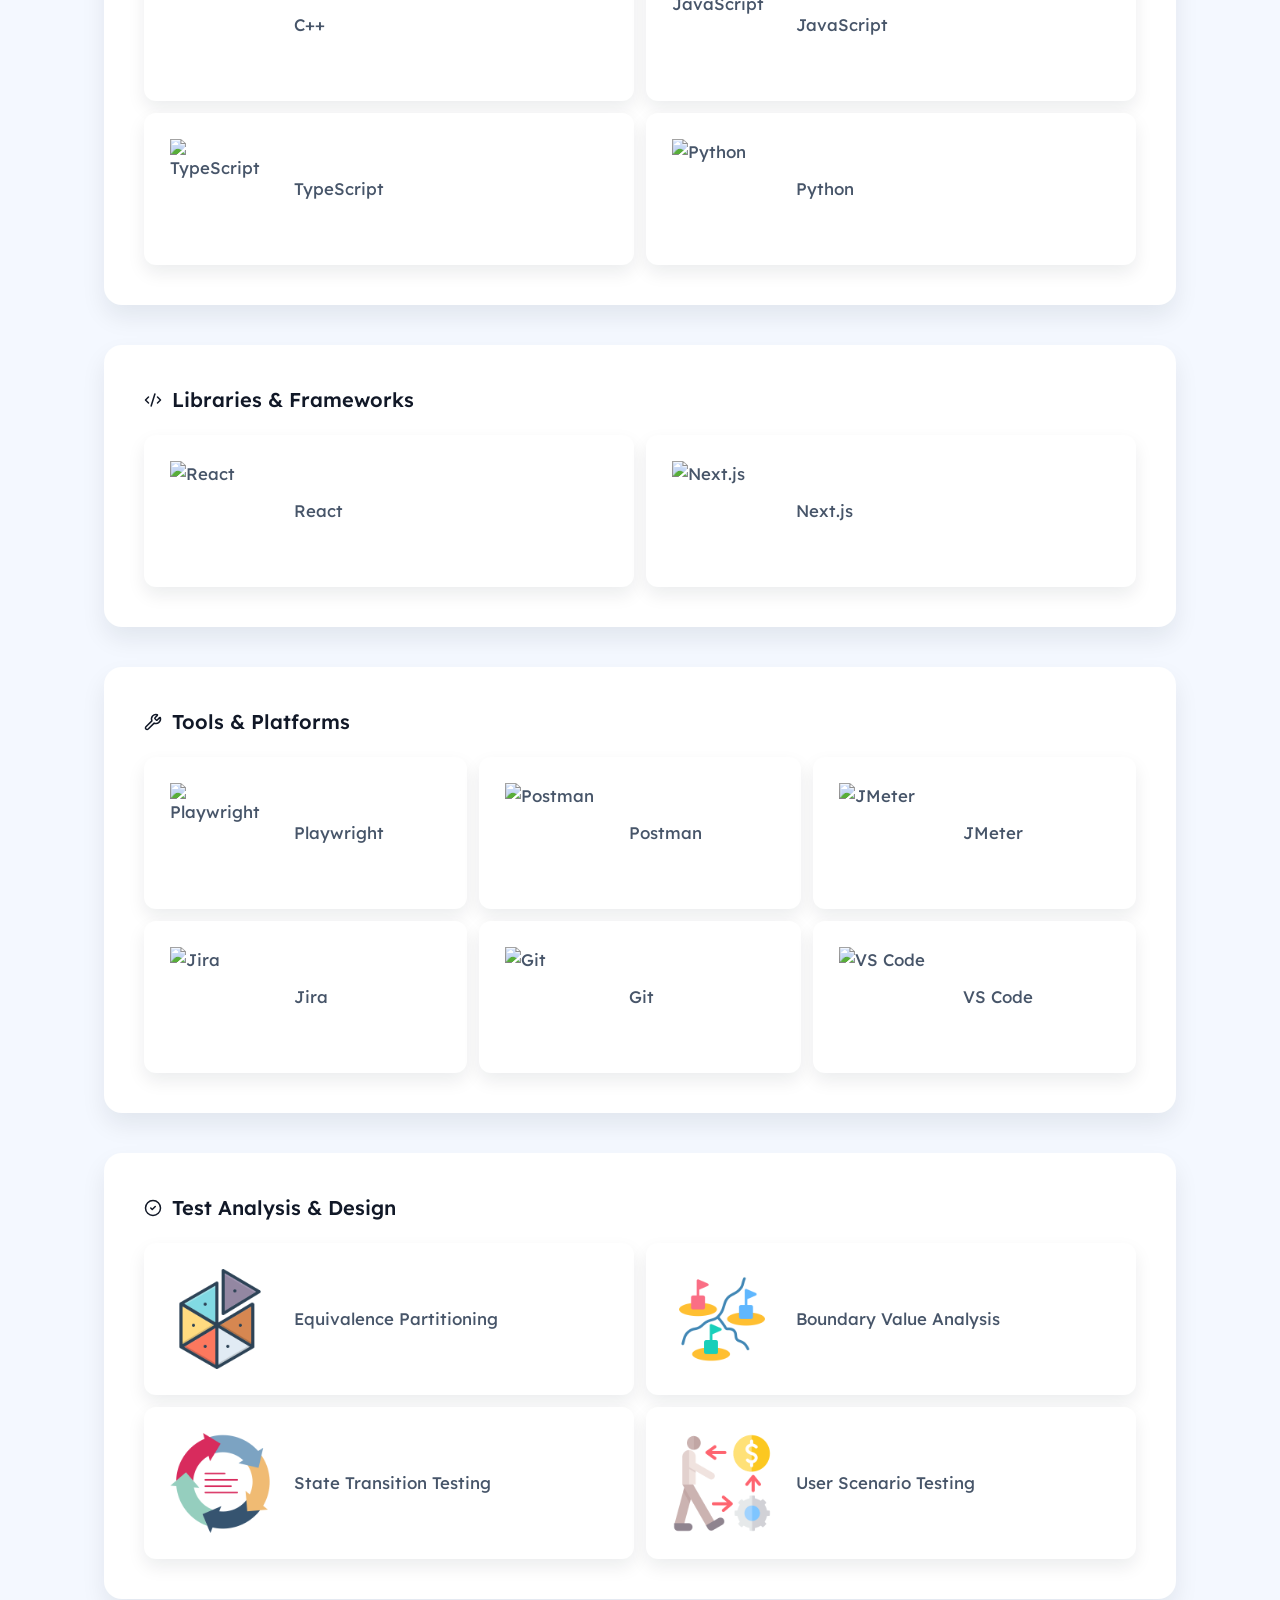
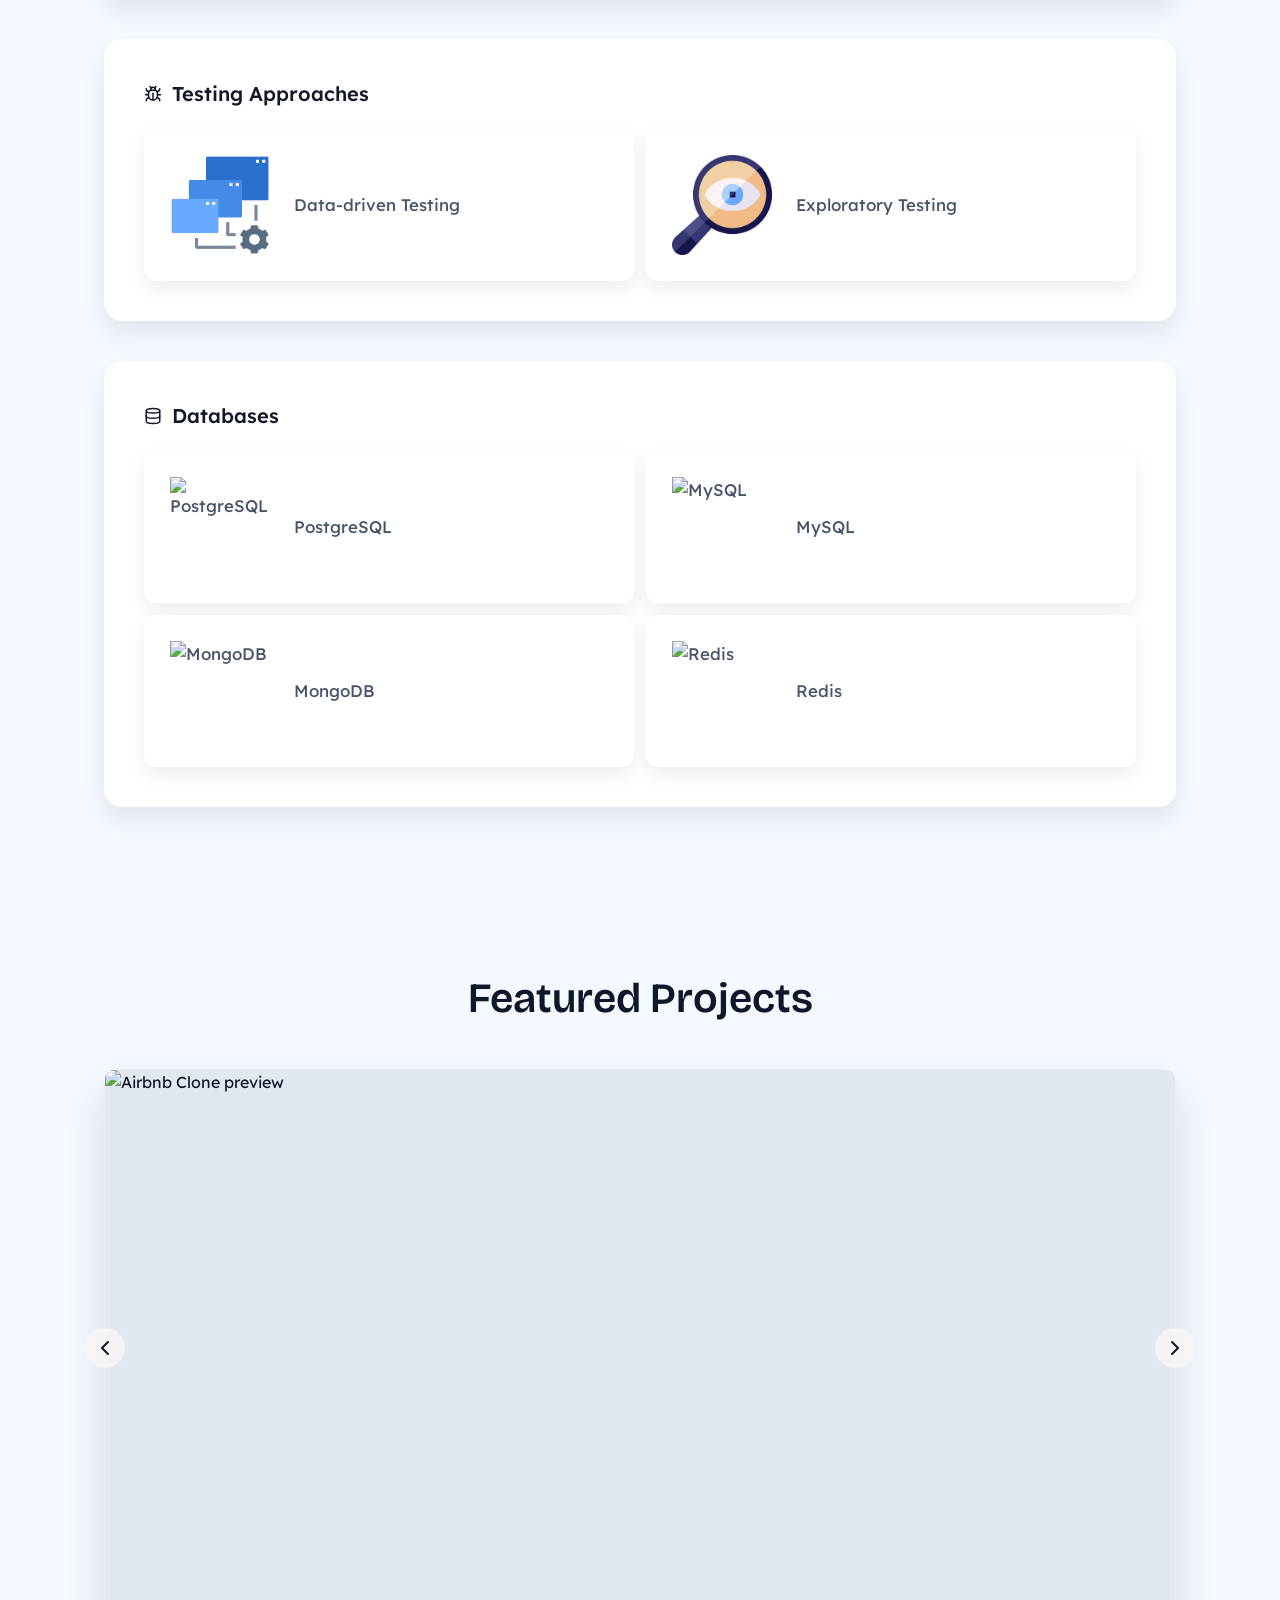
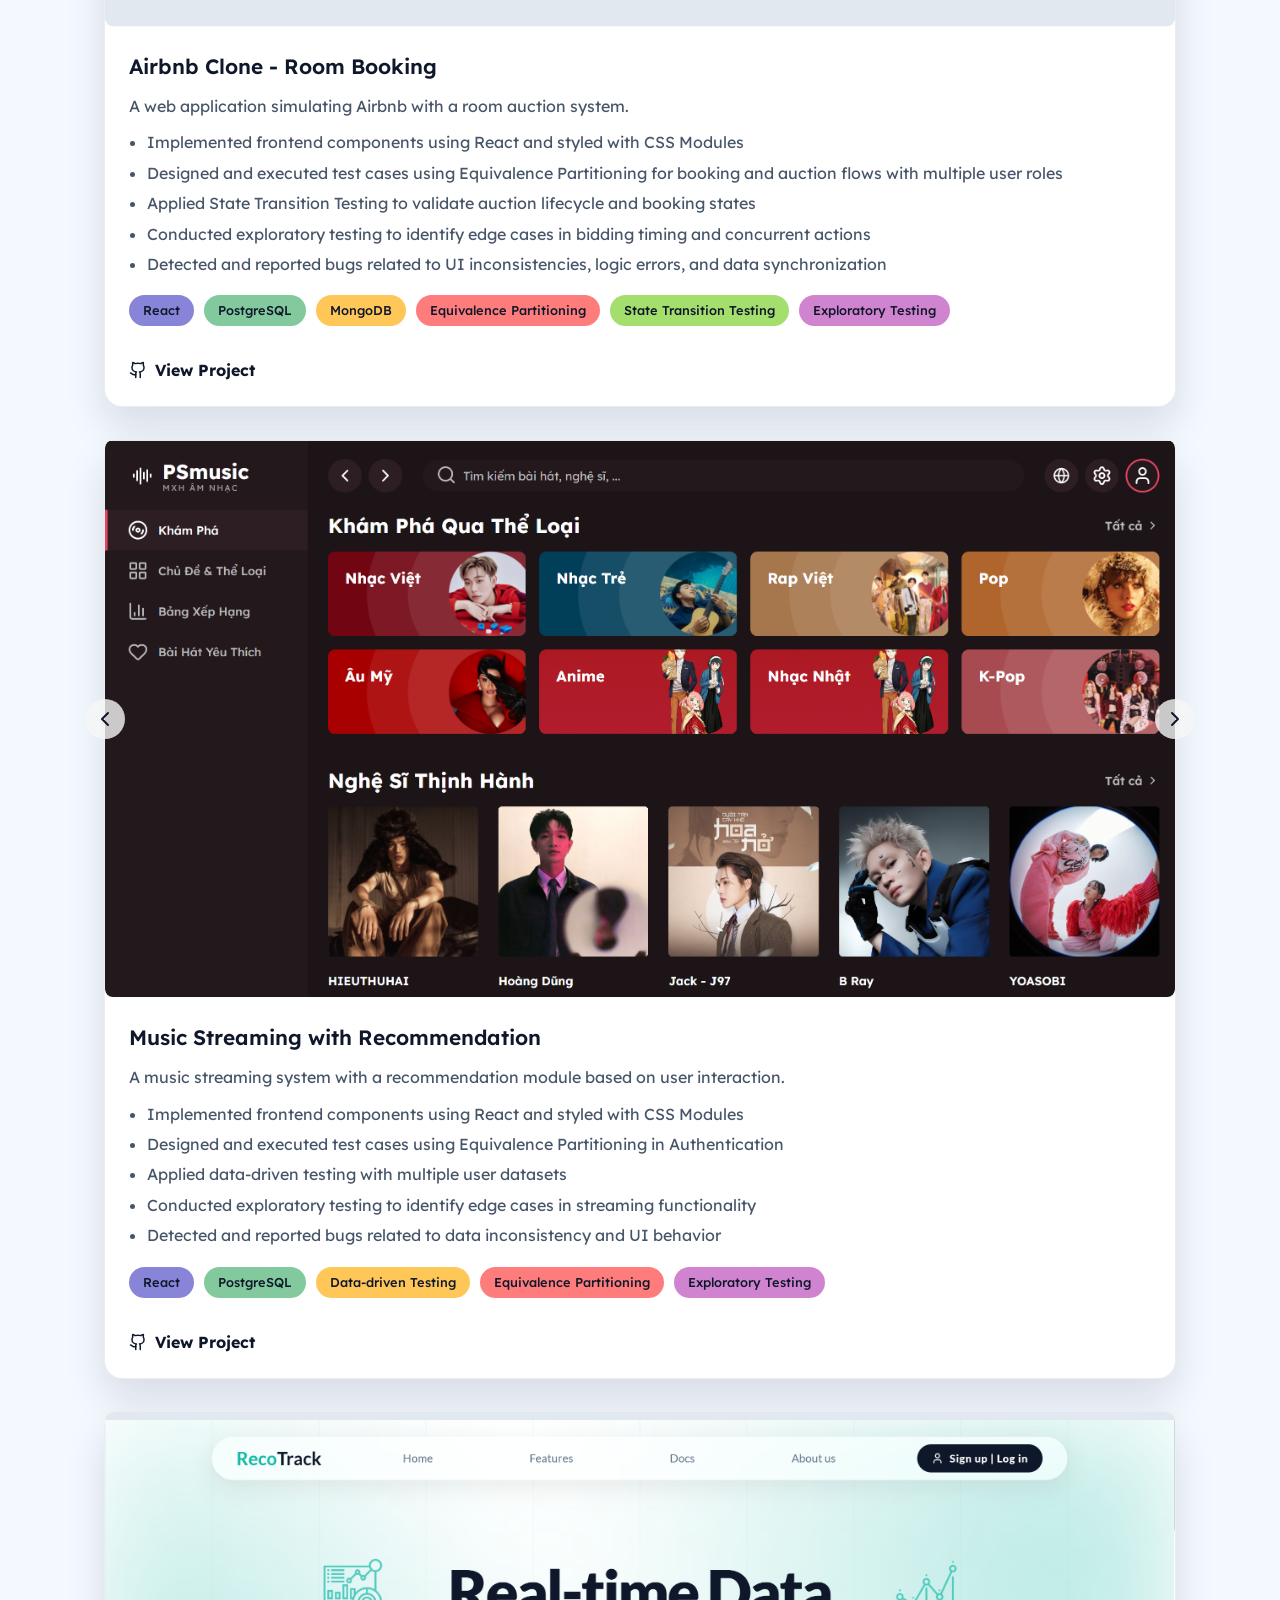
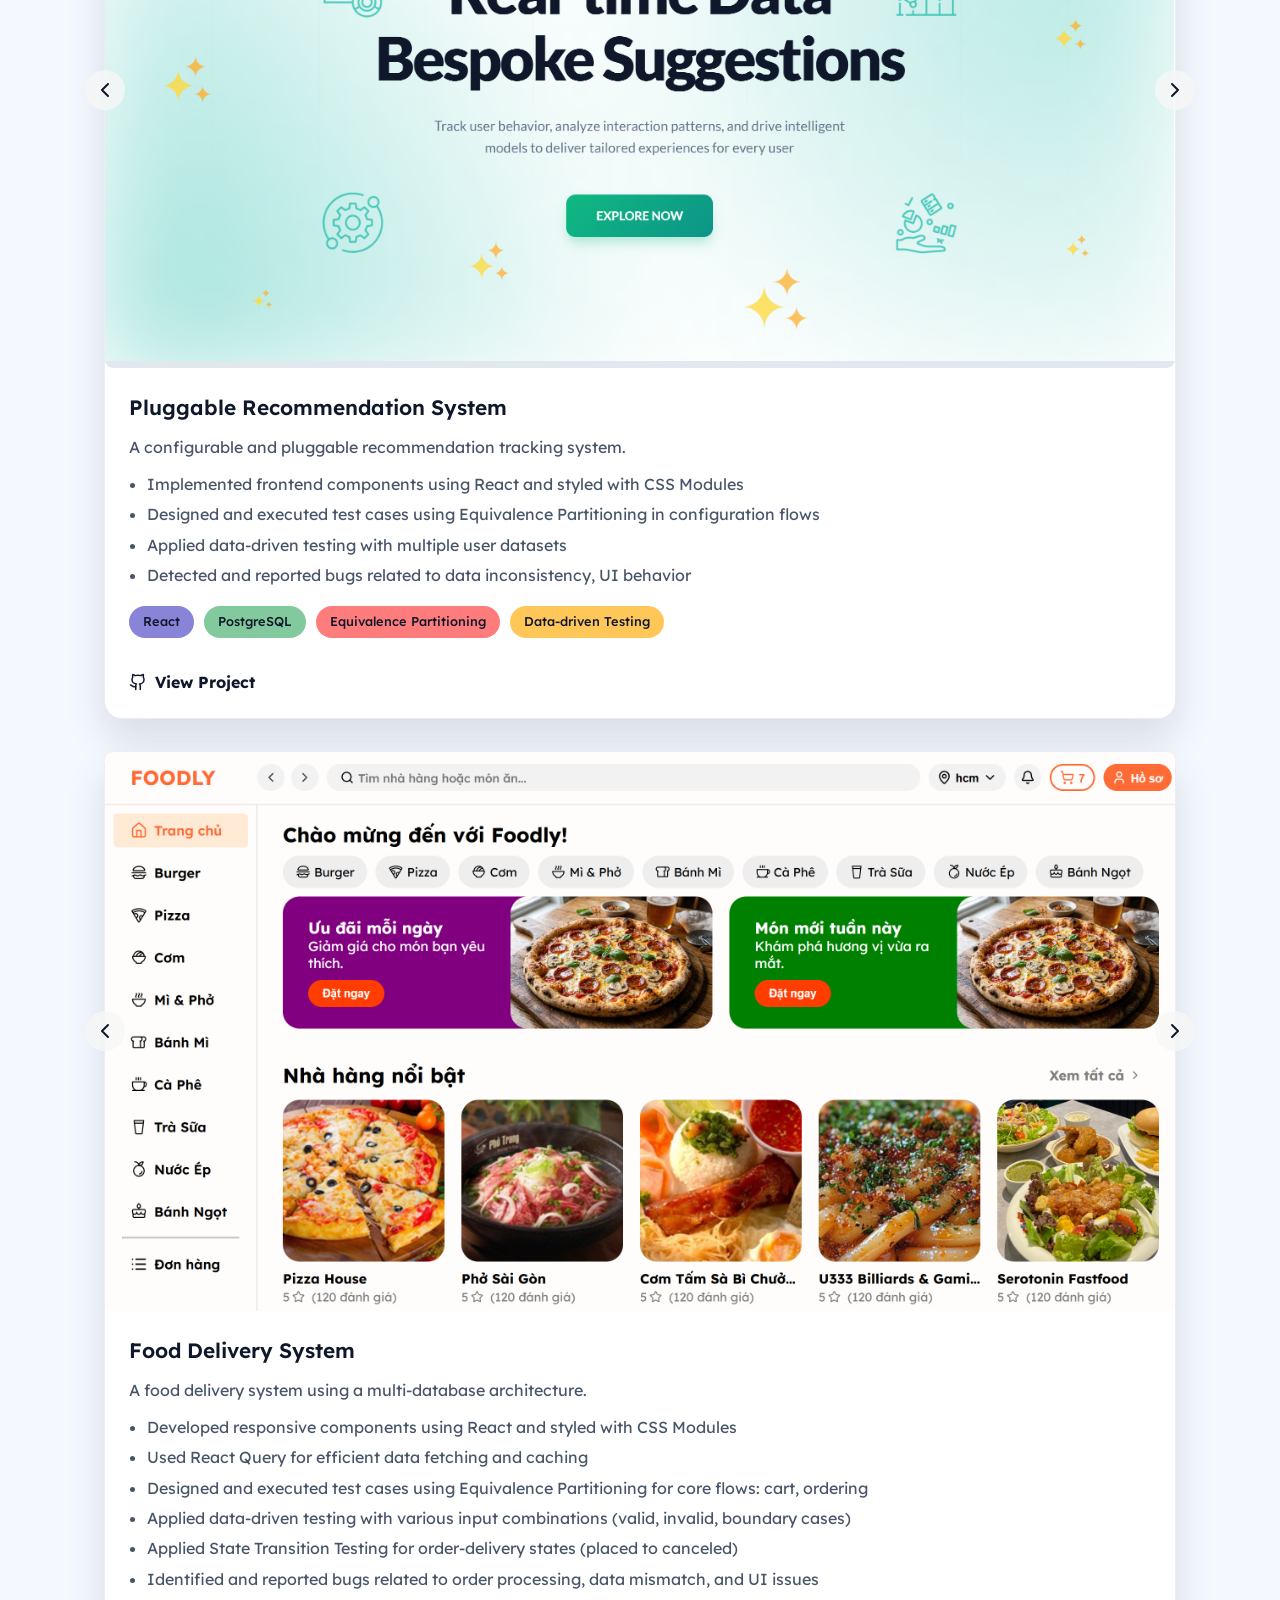
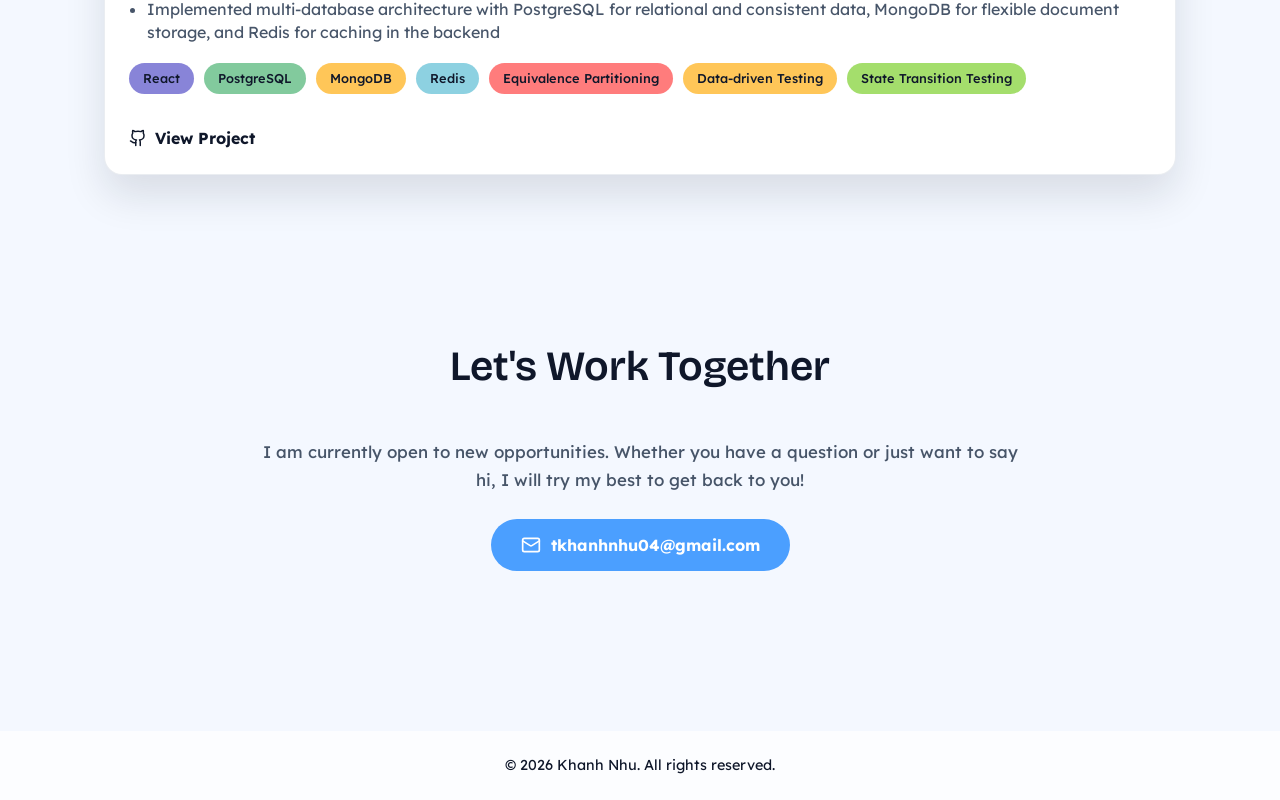
==== commit f7a229ee: "Updates" ====
--- a/index.html
+++ b/index.html
@@ -10,7 +10,7 @@
       href="https://fonts.googleapis.com/css2?family=Bricolage+Grotesque:opsz,wght@12..96,200..800&family=Lexend:wght@100..900&display=swap"
       rel="stylesheet"
     />
-    <script type="module" crossorigin src="/assets/index-DwzcOego.js"></script>
+    <script type="module" crossorigin src="/assets/index-D6q1Qiuu.js"></script>
     <link rel="stylesheet" crossorigin href="/assets/index-DYYducbj.css">
   </head>
   <body>
